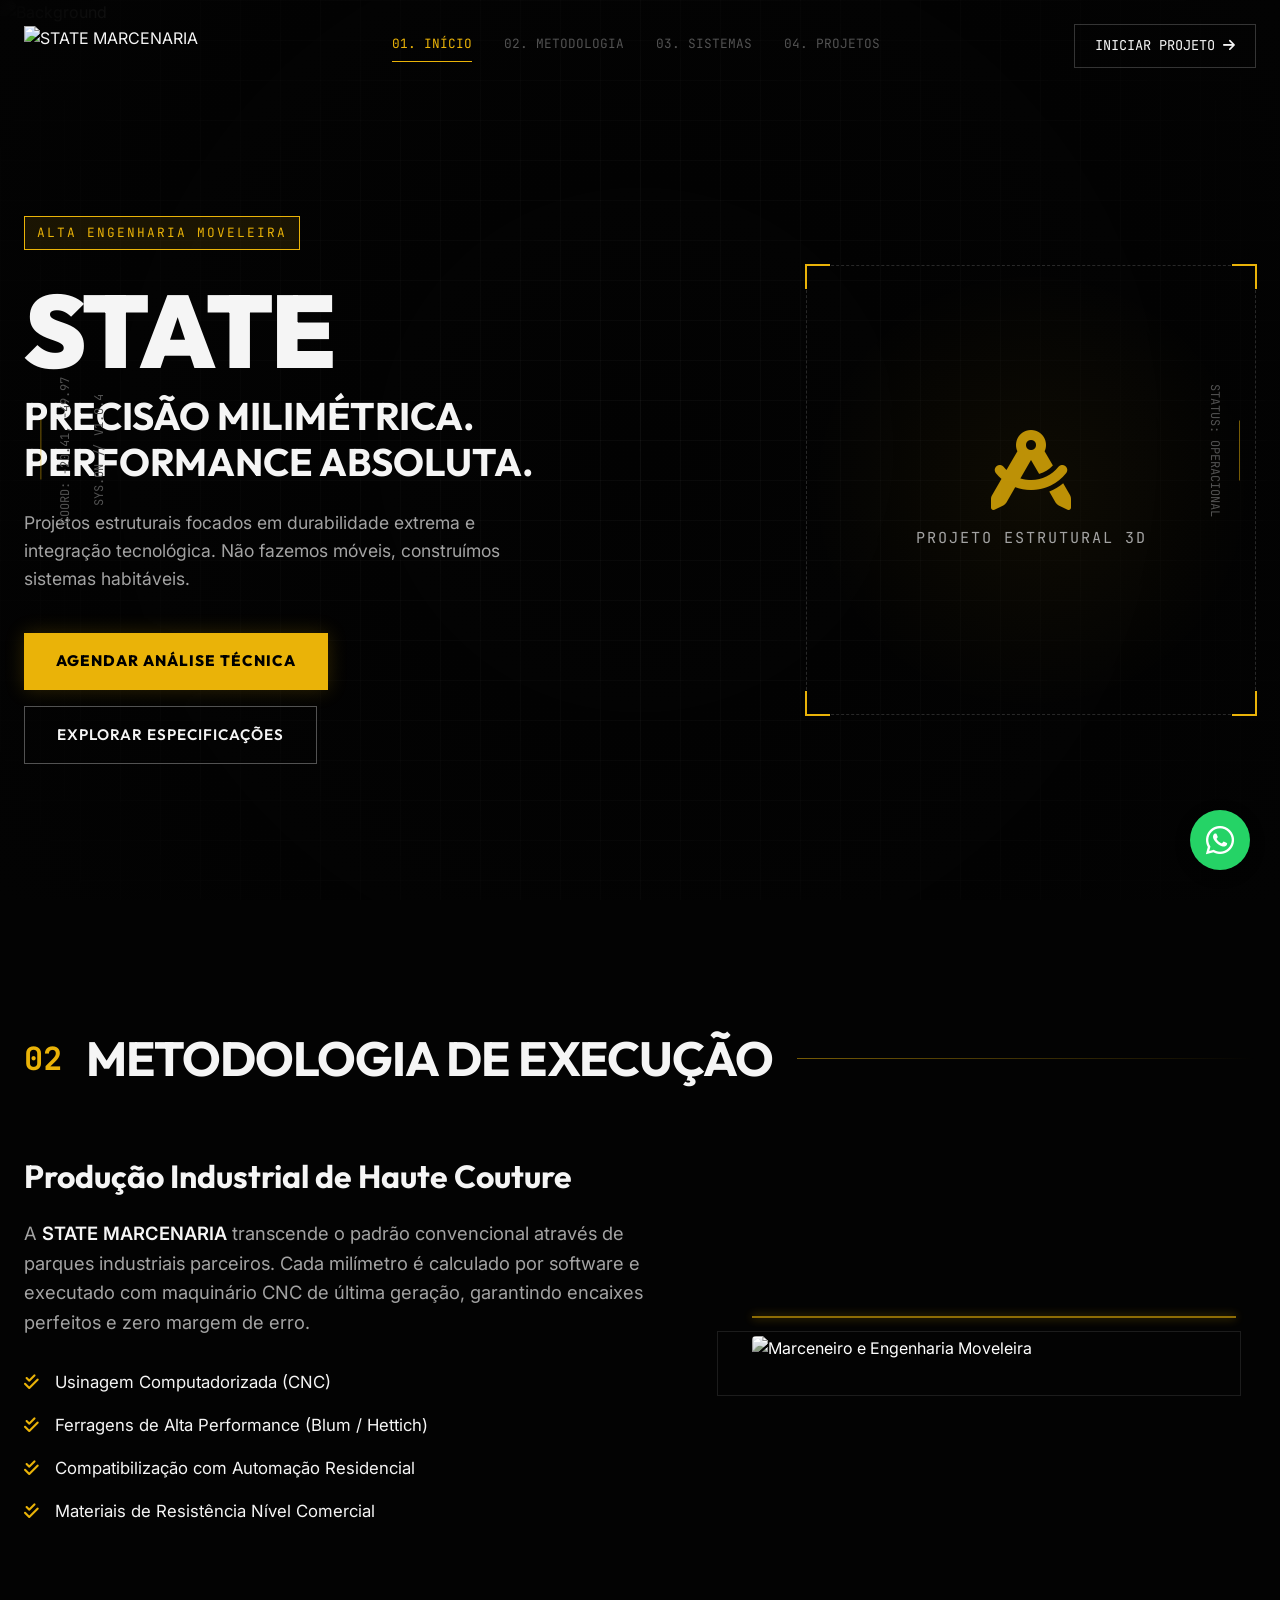
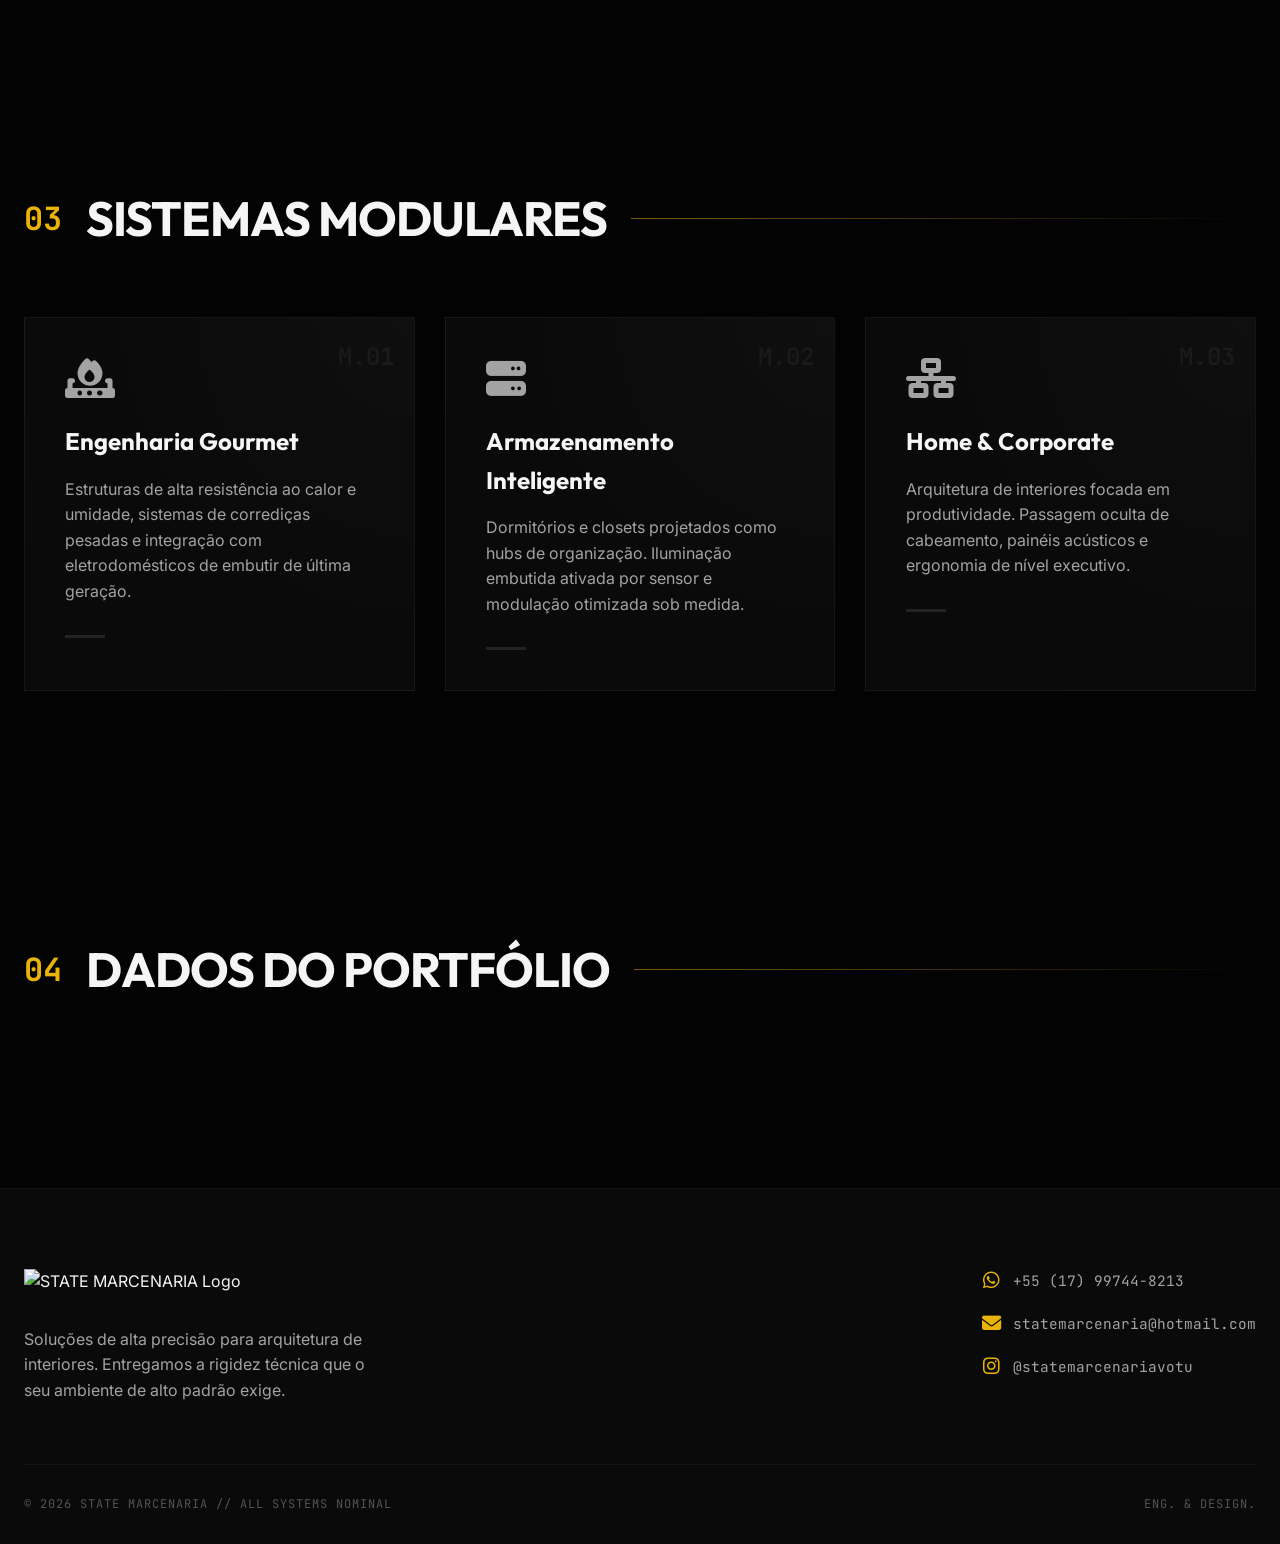
==== index.html @ 3a4172fe "fix: restore original logo and apply cinematic title" ====
<!DOCTYPE html>
<html lang="pt-BR">
<head>
    <meta charset="UTF-8">
    <meta name="viewport" content="width=device-width, initial-scale=1.0">
    <title>State Marcenaria | Alta Engenharia Moveleira</title>
    <!-- Google Fonts: Inter, Outfit, JetBrains Mono -->
    <link rel="preconnect" href="https://fonts.googleapis.com">
    <link rel="preconnect" href="https://fonts.gstatic.com" crossorigin>
    <link href="https://fonts.googleapis.com/css2?family=Inter:wght@300;400;500;600&family=Outfit:wght@300;400;500;600;700;800;900&family=JetBrains+Mono:wght@400;700&display=swap" rel="stylesheet">
    <link rel="stylesheet" href="style.css">
    <!-- FontAwesome for icons -->
    <link rel="stylesheet" href="https://cdnjs.cloudflare.com/ajax/libs/font-awesome/6.4.0/css/all.min.css">
</head>
<body class="theme-dark">
    <!-- Technical Overlays -->
    <div class="tech-grid-overlay"></div>
    <div class="tech-lines-overlay"></div>

    <!-- Navbar -->
    <nav class="navbar-modern" id="navbar">
        <div class="container nav-content">
            <a href="#" class="nav-brand">
                <img src="imgs/logo-state.png" alt="STATE MARCENARIA" class="nav-logo">
            </a>
            <div class="menu-toggle" id="mobile-menu">
                <span class="bar"></span>
                <span class="bar"></span>
                <span class="bar"></span>
            </div>
            <div class="nav-links">
                <a href="#hero" class="n-link active">01. INÍCIO</a>
                <a href="#methodology" class="n-link">02. METODOLOGIA</a>
                <a href="#systems" class="n-link">03. SISTEMAS</a>
                <a href="#projects" class="n-link">04. PROJETOS</a>
            </div>
            <div class="nav-action nav-action-desktop">
                <a href="#" id="consultation-btn" class="btn-tech">INICIAR PROJETO <i class="fa-solid fa-arrow-right"></i></a>
            </div>
        </div>
    </nav>

    <main>
        <!-- Cinematic Hero -->
        <section id="hero" class="hero-cinematic">
            <div class="hero-bg-media">
               <img src="imgs/background.jpg" alt="Background" class="hero-img">
               <div class="hero-vignette"></div>
            </div>
            
            <div class="hero-data left-data">
                <span class="data-text">SYS.ON // V1.0.4</span>
                <span class="data-text">COORD: -20.41, -49.97</span>
                <div class="data-line"></div>
            </div>
            <div class="hero-data right-data">
                <span class="data-text">STATUS: OPERACIONAL</span>
                <div class="data-line"></div>
            </div>

            <div class="container hero-content-wrapper">
                <div class="hero-typography reveal-up">
                    <div class="tech-badge">ALTA ENGENHARIA MOVELEIRA</div>
                    <h1 class="cinematic-title">STATE</h1>
                    <h2 class="sub-title">PRECISÃO MILIMÉTRICA.<br>PERFORMANCE ABSOLUTA.</h2>
                    <p class="hero-desc">Projetos estruturais focados em durabilidade extrema e integração tecnológica. Não fazemos móveis, construímos sistemas habitáveis.</p>
                    
                    <div class="hero-actions">
                        <a href="https://wa.me/5517997448213" target="_blank" class="btn-solid-yellow">
                            AGENDAR ANÁLISE TÉCNICA
                        </a>
                        <a href="#methodology" class="btn-outline-tech">
                            EXPLORAR ESPECIFICAÇÕES
                        </a>
                    </div>
                </div>
                
                <div class="hero-technical-drawing reveal-right">
                    <div class="cad-box">
                        <div class="cad-corner tl"></div>
                        <div class="cad-corner tr"></div>
                        <div class="cad-corner bl"></div>
                        <div class="cad-corner br"></div>
                        <div class="cad-center">
                            <i class="fa-solid fa-compass-drafting cad-icon"></i>
                            <span class="cad-label">PROJETO ESTRUTURAL 3D</span>
                        </div>
                    </div>
                </div>
            </div>
        </section>

        <!-- Methodology Section (Quem Somos replaced) -->
        <section id="methodology" class="section-methodology">
            <div class="container">
                <div class="section-header reveal-up">
                    <span class="tech-number">02</span>
                    <h2 class="section-title">METODOLOGIA DE EXECUÇÃO</h2>
                    <div class="header-line"></div>
                </div>

                <div class="methodology-grid">
                    <div class="method-content reveal-left">
                        <h3 class="method-heading">Produção Industrial de Haute Couture</h3>
                        <p class="method-text">A <strong>STATE MARCENARIA</strong> transcende o padrão convencional através de parques industriais parceiros. Cada milímetro é calculado por software e executado com maquinário CNC de última geração, garantindo encaixes perfeitos e zero margem de erro.</p>
                        
                        <ul class="tech-list">
                            <li><i class="fa-solid fa-check-double"></i> <span>Usinagem Computadorizada (CNC)</span></li>
                            <li><i class="fa-solid fa-check-double"></i> <span>Ferragens de Alta Performance (Blum / Hettich)</span></li>
                            <li><i class="fa-solid fa-check-double"></i> <span>Compatibilização com Automação Residencial</span></li>
                            <li><i class="fa-solid fa-check-double"></i> <span>Materiais de Resistência Nível Comercial</span></li>
                        </ul>
                    </div>
                    <div class="method-visual reveal-right">
                        <div class="image-wrapper">
                            <img src="imgs/marceneiro.jpg" alt="Marceneiro e Engenharia Moveleira">
                            <div class="tech-borders"></div>
                            <div class="scanning-line"></div>
                        </div>
                    </div>
                </div>
            </div>
        </section>

        <!-- Systems Section (Especialidades replaced) -->
        <section id="systems" class="section-systems">
            <div class="container">
                <div class="section-header reveal-up">
                    <span class="tech-number">03</span>
                    <h2 class="section-title">SISTEMAS MODULARES</h2>
                    <div class="header-line"></div>
                </div>

                <div class="systems-cards">
                    <div class="sys-card reveal-up">
                        <div class="sys-id">M.01</div>
                        <i class="fa-solid fa-fire-burner sys-icon"></i>
                        <h3>Engenharia Gourmet</h3>
                        <p>Estruturas de alta resistência ao calor e umidade, sistemas de corrediças pesadas e integração com eletrodomésticos de embutir de última geração.</p>
                        <div class="sys-bar"></div>
                    </div>
                    
                    <div class="sys-card reveal-up" style="transition-delay: 0.1s;">
                        <div class="sys-id">M.02</div>
                        <i class="fa-solid fa-server sys-icon"></i>
                        <h3>Armazenamento Inteligente</h3>
                        <p>Dormitórios e closets projetados como hubs de organização. Iluminação embutida ativada por sensor e modulação otimizada sob medida.</p>
                        <div class="sys-bar"></div>
                    </div>

                    <div class="sys-card reveal-up" style="transition-delay: 0.2s;">
                        <div class="sys-id">M.03</div>
                        <i class="fa-solid fa-network-wired sys-icon"></i>
                        <h3>Home & Corporate</h3>
                        <p>Arquitetura de interiores focada em produtividade. Passagem oculta de cabeamento, painéis acústicos e ergonomia de nível executivo.</p>
                        <div class="sys-bar"></div>
                    </div>
                </div>
            </div>
        </section>

        <!-- Projects Section (Galeria replaced) -->
        <section id="projects" class="section-projects">
            <div class="container">
                <div class="section-header reveal-up">
                    <span class="tech-number">04</span>
                    <h2 class="section-title">DADOS DO PORTFÓLIO</h2>
                    <div class="header-line"></div>
                </div>

                <div class="projects-grid" id="portfolio-grid">
                    <!-- Javascript will load the masonry grid elements here -->
                </div>
            </div>
        </section>
    </main>

    <!-- Footer -->
    <footer class="tech-footer">
        <div class="container">
            <div class="footer-top">
                <div class="brand-mark">
                    <img src="imgs/logo-state.png" alt="STATE MARCENARIA Logo" class="footer-logo">
                    <p class="footer-desc">Soluções de alta precisão para arquitetura de interiores. Entregamos a rigidez técnica que o seu ambiente de alto padrão exige.</p>
                </div>
                <div class="footer-contact">
                    <a href="https://wa.me/5517997448213" target="_blank" class="contact-link"><i class="fa-brands fa-whatsapp"></i> +55 (17) 99744-8213</a>
                    <a href="mailto:statemarcenaria@hotmail.com" class="contact-link"><i class="fa-solid fa-envelope"></i> statemarcenaria@hotmail.com</a>
                    <a href="https://www.instagram.com/statemarcenariavotu/" target="_blank" class="contact-link"><i class="fa-brands fa-instagram"></i> @statemarcenariavotu</a>
                </div>
            </div>
            <div class="footer-bottom">
                <span>&copy; 2026 STATE MARCENARIA // ALL SYSTEMS NOMINAL</span>
                <span>ENG. & DESIGN.</span>
            </div>
        </div>
    </footer>

    <!-- Consultation Modal -->
    <div id="tech-modal" class="tech-modal-overlay">
        <div class="tech-modal-box">
            <button class="close-modal"><i class="fa-solid fa-xmark"></i></button>
            <div class="modal-header">
                <h3>INICIAR PROTOCOLO</h3>
                <p>Insira a identificação do contratante para agendar a análise estrutural da STATE.</p>
            </div>
            <form id="consultation-form">
                <div class="input-group">
                    <label>IDENTIFICAÇÃO (NOME)</label>
                    <input type="text" id="client-name" required placeholder="Seu nome completo">
                </div>
                <button type="submit" class="btn-solid-yellow w-100">CONECTAR AO WHATSAPP <i class="fa-brands fa-whatsapp"></i></button>
            </form>
        </div>
    </div>

    <!-- Gallery Lightbox -->
    <div id="gallery-lightbox" class="lightbox-modal">
        <span class="close-lightbox">&times;</span>
        <div class="lightbox-content-wrapper">
            <img class="lightbox-img" id="lightbox-img" src="" alt="Projeto">
            <div id="lightbox-caption" class="lightbox-caption"></div>
        </div>
    </div>

    <!-- Floating WhatsApp CTA -->
    <a href="https://wa.me/5517997448213" target="_blank" class="floating-whatsapp" aria-label="Fale conosco no WhatsApp">
        <i class="fa-brands fa-whatsapp"></i>
    </a>

    <!-- Scripts -->
    <script src="script.js"></script>
</body>
</html>
---- style.css ----
@import url('https://fonts.googleapis.com/css2?family=Inter:wght@300;400;500;600&family=Outfit:wght@300;400;500;600;700;800;900&family=JetBrains+Mono:wght@400;700&display=swap');

:root {
    --bg-base: #030303;
    --bg-surface: #0a0a0a;
    --bg-surface-light: #121212;
    
    --brand-yellow: #EAB308;
    --brand-yellow-glow: rgba(234, 179, 8, 0.4);
    --brand-yellow-dark: #A16207;
    
    --text-primary: #f5f5f5;
    --text-secondary: #a3a3a3;
    --text-muted: #525252;
    --text-dark: #000000;
    
    --tech-grid: rgba(255, 255, 255, 0.03);
    
    --font-head: 'Outfit', sans-serif;
    --font-body: 'Inter', sans-serif;
    --font-mono: 'JetBrains Mono', 'Courier New', monospace;
    
    --transition-smooth: all 0.4s cubic-bezier(0.16, 1, 0.3, 1);
}

* {
    margin: 0;
    padding: 0;
    box-sizing: border-box;
}

html {
    scroll-behavior: smooth;
    font-size: 16px;
}

body {
    background-color: var(--bg-base);
    color: var(--text-primary);
    font-family: var(--font-body);
    line-height: 1.6;
    overflow-x: hidden;
    position: relative;
}

/* Technical Overlays */
.tech-grid-overlay {
    position: fixed;
    top: 0;
    left: 0;
    width: 100vw;
    height: 100vh;
    background-image: 
        linear-gradient(var(--tech-grid) 1px, transparent 1px),
        linear-gradient(90deg, var(--tech-grid) 1px, transparent 1px);
    background-size: 40px 40px;
    z-index: -2;
    pointer-events: none;
}

.tech-lines-overlay {
    position: fixed;
    top: 0;
    left: 5%;
    width: 90%;
    height: 100vh;
    border-left: 1px solid rgba(255,255,255,0.02);
    border-right: 1px solid rgba(255,255,255,0.02);
    z-index: -1;
    pointer-events: none;
}

.tech-lines-overlay::after {
    content: '';
    position: absolute;
    left: 50%;
    top: 0;
    bottom: 0;
    width: 1px;
    background: rgba(255,255,255,0.02);
}

/* Utilities */
.container {
    width: 100%;
    max-width: 1300px;
    margin: 0 auto;
    padding: 0 24px;
}

h1, h2, h3, h4 {
    font-family: var(--font-head);
    font-weight: 700;
}

a {
    text-decoration: none;
    color: inherit;
    transition: var(--transition-smooth);
}

/* Base Form elements reset */
input, button, textarea {
    font-family: inherit;
    border: none;
    outline: none;
    background: none;
}

/* Floating WhatsApp */
.floating-whatsapp {
    position: fixed;
    bottom: 30px;
    right: 30px;
    width: 60px;
    height: 60px;
    background: #25D366; /* WhatsApp brand color */
    color: white;
    border-radius: 50%;
    display: flex;
    align-items: center;
    justify-content: center;
    font-size: 32px;
    text-decoration: none;
    box-shadow: 0 4px 15px rgba(0,0,0,0.3);
    z-index: 1000;
    transition: transform 0.3s ease;
}

.floating-whatsapp:hover {
    transform: scale(1.1);
}

/* Buttons */
.btn-tech {
    display: inline-flex;
    align-items: center;
    gap: 8px;
    background: transparent;
    color: var(--text-primary);
    border: 1px solid rgba(255,255,255,0.2);
    padding: 10px 20px;
    font-family: var(--font-mono);
    font-size: 0.85rem;
    text-transform: uppercase;
    transition: var(--transition-smooth);
    position: relative;
    overflow: hidden;
    cursor: pointer;
}

.btn-tech::before {
    content: '';
    position: absolute;
    left: 0;
    bottom: 0;
    width: 100%;
    height: 2px;
    background: var(--brand-yellow);
    transform: scaleX(0);
    transform-origin: right;
    transition: transform 0.4s ease;
}

.btn-tech:hover {
    border-color: rgba(255,255,255,0.5);
    background: rgba(255,255,255,0.05);
}

.btn-tech:hover::before {
    transform: scaleX(1);
    transform-origin: left;
}

.btn-solid-yellow {
    display: inline-block;
    background-color: var(--brand-yellow);
    color: var(--text-dark);
    font-family: var(--font-head);
    font-weight: 800;
    font-size: 0.95rem;
    padding: 16px 32px;
    text-transform: uppercase;
    letter-spacing: 1px;
    transition: var(--transition-smooth);
    border: none;
    cursor: pointer;
    box-shadow: 0 0 20px rgba(234, 179, 8, 0.2);
    text-align: center;
}

.btn-solid-yellow:hover {
    background-color: #FDE047;
    box-shadow: 0 0 30px rgba(234, 179, 8, 0.4);
    transform: translateY(-2px);
}

.btn-outline-tech {
    display: inline-block;
    background-color: transparent;
    color: var(--text-primary);
    border: 1px solid var(--text-muted);
    font-family: var(--font-head);
    font-weight: 600;
    font-size: 0.95rem;
    padding: 16px 32px;
    text-transform: uppercase;
    letter-spacing: 1px;
    transition: var(--transition-smooth);
    text-align: center;
    cursor: pointer;
}

.btn-outline-tech:hover {
    border-color: var(--brand-yellow);
    background: rgba(234, 179, 8, 0.05);
}

.w-100 {
    width: 100%;
}

/* Navbar */
.navbar-modern {
    position: fixed;
    top: 0;
    left: 0;
    width: 100%;
    z-index: 100;
    padding: 24px 0;
    transition: var(--transition-smooth);
    border-bottom: 1px solid transparent;
}

.navbar-modern.scrolled {
    background: rgba(3, 3, 3, 0.85);
    backdrop-filter: blur(12px);
    -webkit-backdrop-filter: blur(12px);
    border-bottom: 1px solid rgba(255, 255, 255, 0.05);
    padding: 16px 0;
}

.nav-content {
    display: flex;
    justify-content: space-between;
    align-items: center;
}

.nav-brand {
    display: flex;
    align-items: center;
}

.nav-logo {
    height: 40px;
    width: auto;
}

.nav-links {
    display: flex;
    gap: 32px;
}

.n-link {
    font-family: var(--font-mono);
    font-size: 0.8rem;
    color: var(--text-muted);
    position: relative;
    padding-bottom: 4px;
}

.n-link::after {
    content: '';
    position: absolute;
    bottom: -4px;
    left: 0;
    width: 0;
    height: 1px;
    background: var(--brand-yellow);
    transition: var(--transition-smooth);
}

.n-link.active, .n-link:hover {
    color: var(--brand-yellow);
}

.n-link.active::after, .n-link:hover::after {
    width: 100%;
}

.menu-toggle {
    display: none;
    cursor: pointer;
    flex-direction: column;
    gap: 5px;
}

.menu-toggle .bar {
    width: 25px;
    height: 2px;
    background-color: var(--text-primary);
    transition: var(--transition-smooth);
}

/* Hero Section */
.hero-cinematic {
    position: relative;
    min-height: 100vh;
    display: flex;
    align-items: center;
    overflow: hidden;
    padding-top: 80px;
}

.hero-bg-media {
    position: absolute;
    top: 0;
    left: 0;
    width: 100%;
    height: 100%;
    z-index: -1;
}

.hero-img {
    width: 100%;
    height: 100%;
    object-fit: cover;
    filter: grayscale(80%) contrast(1.2) brightness(0.4);
}

.hero-vignette {
    position: absolute;
    top: 0;
    left: 0;
    width: 100%;
    height: 100%;
    background: radial-gradient(circle at center, transparent 0%, var(--bg-base) 100%);
}

.hero-data {
    position: absolute;
    top: 50%;
    transform: translateY(-50%);
    display: flex;
    align-items: center;
    gap: 15px;
    font-family: var(--font-mono);
    font-size: 0.75rem;
    color: var(--text-muted);
    z-index: 10;
}

.left-data {
    left: 40px;
    flex-direction: column;
    writing-mode: vertical-lr;
    transform: translateY(-50%) rotate(180deg);
}

.right-data {
    right: 40px;
    flex-direction: column;
    writing-mode: vertical-lr;
}

.data-line {
    width: 1px;
    height: 60px;
    background-color: var(--brand-yellow);
    opacity: 0.5;
}

.hero-content-wrapper {
    display: grid;
    grid-template-columns: 1fr 1fr;
    gap: 60px;
    align-items: center;
    position: relative;
    z-index: 5;
    width: 100%;
}

.hero-typography {
    display: flex;
    flex-direction: column;
    align-items: flex-start;
}

.tech-badge {
    display: inline-block;
    font-family: var(--font-mono);
    font-size: 0.8rem;
    color: var(--brand-yellow);
    border: 1px solid var(--brand-yellow);
    background: rgba(234, 179, 8, 0.1);
    padding: 6px 12px;
    margin-bottom: 30px;
    letter-spacing: 2px;
}

.cinematic-title {
    font-size: clamp(4rem, 8vw, 7rem);
    font-weight: 900;
    line-height: 1;
    margin-bottom: 10px;
    letter-spacing: -2px;
    color: var(--text-primary);
    transition: var(--transition-smooth);
}

.cinematic-title:hover {
    color: var(--brand-yellow);
    text-shadow: 0 0 30px rgba(234, 179, 8, 0.4);
}

.sub-title {
    font-size: clamp(1.5rem, 3vw, 2.5rem);
    color: var(--text-primary);
    margin-bottom: 24px;
    line-height: 1.2;
}

.hero-desc {
    font-size: 1.1rem;
    color: var(--text-secondary);
    max-width: 500px;
    margin-bottom: 40px;
}

.hero-actions {
    display: flex;
    gap: 16px;
    flex-wrap: wrap;
}

/* Technical CAD Box */
.hero-technical-drawing {
    display: flex;
    justify-content: flex-end;
}

.cad-box {
    position: relative;
    width: 100%;
    max-width: 450px;
    aspect-ratio: 1;
    border: 1px dashed rgba(255,255,255,0.15);
    display: flex;
    align-items: center;
    justify-content: center;
    background: radial-gradient(circle, rgba(234, 179, 8, 0.05) 0%, transparent 70%);
}

.cad-corner {
    position: absolute;
    width: 25px;
    height: 25px;
    border: 2px solid var(--brand-yellow);
}
.cad-corner.tl { top: -2px; left: -2px; border-right: none; border-bottom: none; }
.cad-corner.tr { top: -2px; right: -2px; border-left: none; border-bottom: none; }
.cad-corner.bl { bottom: -2px; left: -2px; border-right: none; border-top: none; }
.cad-corner.br { bottom: -2px; right: -2px; border-left: none; border-top: none; }

.cad-center {
    display: flex;
    flex-direction: column;
    align-items: center;
    gap: 16px;
    text-align: center;
    padding: 20px;
}

.cad-icon {
    font-size: 5rem;
    color: var(--brand-yellow);
    opacity: 0.8;
}

.cad-label {
    font-family: var(--font-mono);
    font-size: 0.95rem;
    color: var(--text-secondary);
    letter-spacing: 2px;
}

/* Sections General */
.section-methodology, .section-systems, .section-projects {
    padding: 120px 0;
    position: relative;
    z-index: 5;
}

/* Section Header */
.section-header {
    display: flex;
    align-items: center;
    gap: 24px;
    margin-bottom: 60px;
}

.tech-number {
    font-family: var(--font-mono);
    font-size: 2rem;
    color: var(--brand-yellow);
    font-weight: 700;
}

.section-title {
    font-size: clamp(2rem, 4vw, 3rem);
    letter-spacing: -1px;
    color: var(--text-primary);
}

.header-line {
    flex-grow: 1;
    height: 1px;
    background: linear-gradient(90deg, rgba(234, 179, 8, 0.5), transparent);
}

/* Methodology Grid */
.methodology-grid {
    display: grid;
    grid-template-columns: 1.2fr 1fr;
    gap: 80px;
    align-items: center;
}

.method-heading {
    font-size: 2rem;
    margin-bottom: 24px;
    color: var(--text-primary);
    line-height: 1.2;
}

.method-text {
    font-size: 1.15rem;
    color: var(--text-secondary);
    margin-bottom: 32px;
}

.method-text strong {
    color: var(--text-primary);
    font-weight: 600;
}

.tech-list {
    list-style: none;
}

.tech-list li {
    display: flex;
    align-items: center;
    gap: 16px;
    margin-bottom: 16px;
    font-family: var(--font-body);
    font-size: 1.05rem;
    color: var(--text-primary);
}

.tech-list li i {
    color: var(--brand-yellow);
}

.image-wrapper {
    position: relative;
    padding: 20px;
}

.image-wrapper img {
    width: 100%;
    border-radius: 4px;
    filter: grayscale(80%) contrast(1.1);
    position: relative;
    z-index: 2;
    transition: var(--transition-smooth);
}

.image-wrapper:hover img {
    filter: grayscale(20%) contrast(1.1);
}

.tech-borders {
    position: absolute;
    top: 0;
    left: 0;
    width: 100%;
    height: 100%;
    border: 1px solid rgba(255,255,255,0.1);
    z-index: 1;
    transform: translate(-15px, 15px);
}

.scanning-line {
    position: absolute;
    top: 0;
    left: 20px;
    width: calc(100% - 40px);
    height: 2px;
    background: var(--brand-yellow);
    box-shadow: 0 0 10px var(--brand-yellow);
    z-index: 3;
    animation: scan 4s ease-in-out infinite alternate;
    opacity: 0.6;
}

@keyframes scan {
    0% { top: 20px; }
    100% { top: calc(100% - 20px); }
}

/* Systems Cards */
.systems-cards {
    display: grid;
    grid-template-columns: repeat(auto-fit, minmax(320px, 1fr));
    gap: 30px;
}

.sys-card {
    background: var(--bg-surface);
    border: 1px solid rgba(255,255,255,0.05);
    padding: 40px;
    position: relative;
    transition: var(--transition-smooth);
    background-image: radial-gradient(circle at top right, rgba(255,255,255,0.02) 0%, transparent 60%);
}

.sys-card:hover {
    border-color: rgba(234, 179, 8, 0.4);
    transform: translateY(-5px);
    background-color: var(--bg-surface-light);
    box-shadow: 0 15px 30px rgba(0,0,0,0.5);
}

.sys-id {
    position: absolute;
    top: 20px;
    right: 20px;
    font-family: var(--font-mono);
    color: rgba(255,255,255,0.05);
    font-size: 1.5rem;
    font-weight: 700;
}

.sys-icon {
    font-size: 2.5rem;
    color: var(--text-secondary);
    margin-bottom: 24px;
    transition: var(--transition-smooth);
}

.sys-card:hover .sys-icon {
    color: var(--brand-yellow);
}

.sys-card h3 {
    font-size: 1.5rem;
    margin-bottom: 16px;
    color: var(--text-primary);
}

.sys-card p {
    color: var(--text-secondary);
    font-size: 1rem;
    margin-bottom: 30px;
    line-height: 1.6;
}

.sys-bar {
    width: 40px;
    height: 3px;
    background: rgba(255,255,255,0.1);
    transition: var(--transition-smooth);
}

.sys-card:hover .sys-bar {
    width: 100%;
    background: var(--brand-yellow);
}

/* Projects Grid */
.projects-grid {
    display: grid;
    grid-template-columns: repeat(auto-fill, minmax(300px, 1fr));
    grid-auto-rows: 280px;
    grid-auto-flow: dense;
    gap: 20px;
}

.gallery-item {
    position: relative;
    overflow: hidden;
    cursor: pointer;
    background: var(--bg-surface);
    border: 1px solid rgba(255,255,255,0.05);
    border-radius: 4px;
}

.gallery-item img {
    width: 100%;
    height: 100%;
    object-fit: cover;
    filter: grayscale(60%) contrast(1.1);
    transition: var(--transition-smooth);
}

.gallery-item:hover img {
    filter: grayscale(0%) contrast(1.1);
    transform: scale(1.05);
}

.gallery-overlay {
    position: absolute;
    bottom: -100%;
    left: 0;
    width: 100%;
    padding: 30px 24px;
    background: linear-gradient(to top, rgba(3, 3, 3, 0.95) 0%, rgba(3,3,3,0.7) 60%, transparent 100%);
    transition: var(--transition-smooth);
    pointer-events: none;
    display: flex;
    flex-direction: column;
    justify-content: flex-end;
}

.gallery-item:hover .gallery-overlay {
    bottom: 0;
}

.gallery-overlay h4 {
    font-size: 1.4rem;
    color: var(--brand-yellow);
    margin-bottom: 8px;
    text-shadow: 0 2px 4px rgba(0,0,0,0.8);
}

.gallery-overlay p {
    font-size: 0.85rem;
    color: var(--text-primary);
    font-family: var(--font-mono);
    opacity: 0.8;
}

/* Masonry Helpers */
.span-col-2 { grid-column: span 2; }
.span-row-2 { grid-row: span 2; }

/* Lightbox Modal */
.lightbox-modal {
    display: none;
    position: fixed;
    z-index: 2000;
    left: 0;
    top: 0;
    width: 100%;
    height: 100%;
    background-color: rgba(3, 3, 3, 0.98);
    backdrop-filter: blur(8px);
}
.lightbox-modal.show { 
    display: flex; 
    align-items: center; 
    justify-content: center; 
}

.lightbox-content-wrapper {
    position: relative;
    max-width: 90%;
    max-height: 90%;
    text-align: center;
}

.lightbox-img {
    max-width: 100%;
    max-height: 80vh;
    border: 1px solid rgba(255,255,255,0.1);
    border-radius: 4px;
}

.lightbox-caption {
    margin-top: 20px;
    text-align: left;
}

.lightbox-caption strong { 
    color: var(--brand-yellow); 
    font-size: 1.5rem;
    font-family: var(--font-head);
    display: block;
    margin-bottom: 5px;
}

.lightbox-caption small {
    color: var(--text-secondary);
    font-family: var(--font-mono);
    font-size: 0.9rem;
}

.close-lightbox {
    position: absolute;
    top: 30px;
    right: 40px;
    color: var(--text-secondary);
    font-size: 50px;
    font-weight: 300;
    cursor: pointer;
    transition: var(--transition-smooth);
    z-index: 2001;
    line-height: 1;
}
.close-lightbox:hover { color: var(--brand-yellow); }

/* Tech Consultation Modal */
.tech-modal-overlay {
    display: none;
    position: fixed;
    top: 0;
    left: 0;
    width: 100%;
    height: 100%;
    background: rgba(3, 3, 3, 0.9);
    backdrop-filter: blur(12px);
    z-index: 2500;
}
.tech-modal-overlay.show {
    display: flex;
    align-items: center;
    justify-content: center;
    animation: fadeIn 0.3s ease-out forwards;
}

@keyframes fadeIn {
    from { opacity: 0; }
    to { opacity: 1; }
}

.tech-modal-box {
    background: var(--bg-surface-light);
    border: 1px solid var(--brand-yellow);
    padding: 50px;
    width: 100%;
    max-width: 500px;
    position: relative;
    box-shadow: 0 0 40px rgba(234, 179, 8, 0.15);
}

.close-modal {
    position: absolute;
    top: 20px;
    right: 20px;
    color: var(--text-secondary);
    font-size: 1.5rem;
    cursor: pointer;
    transition: var(--transition-smooth);
}

.close-modal:hover { color: var(--brand-yellow); transform: scale(1.1); }

.modal-header h3 {
    font-family: var(--font-mono);
    color: var(--brand-yellow);
    margin-bottom: 12px;
    font-size: 1.3rem;
    letter-spacing: 1px;
}

.modal-header p {
    color: var(--text-secondary);
    font-size: 0.95rem;
    margin-bottom: 35px;
    line-height: 1.6;
}

.input-group {
    margin-bottom: 30px;
}

.input-group label {
    display: block;
    font-family: var(--font-mono);
    font-size: 0.8rem;
    color: var(--text-muted);
    margin-bottom: 10px;
    letter-spacing: 1px;
}

.input-group input {
    width: 100%;
    background: var(--bg-surface);
    border: 1px solid rgba(255,255,255,0.1);
    padding: 16px;
    color: var(--text-primary);
    font-family: var(--font-body);
    font-size: 1rem;
    transition: var(--transition-smooth);
}

.input-group input:focus {
    outline: none;
    border-color: var(--brand-yellow);
    box-shadow: inset 0 0 10px rgba(234, 179, 8, 0.05);
}

.input-group input::placeholder {
    color: rgba(255,255,255,0.2);
}

/* Footer */
.tech-footer {
    border-top: 1px solid rgba(255,255,255,0.05);
    padding: 80px 0 30px;
    background: var(--bg-surface);
    position: relative;
    z-index: 5;
}

.footer-top {
    display: flex;
    justify-content: space-between;
    flex-wrap: wrap;
    gap: 50px;
    margin-bottom: 60px;
}

.footer-logo {
    height: 40px;
    width: auto;
    margin-top: -10px;
    margin-bottom: 16px;
}

.brand-mark p {
    color: var(--text-secondary);
    max-width: 350px;
    margin-top: 16px;
    line-height: 1.6;
}

.footer-contact {
    display: flex;
    flex-direction: column;
    gap: 20px;
}

.contact-link {
    color: var(--text-secondary);
    font-family: var(--font-mono);
    font-size: 0.9rem;
    transition: var(--transition-smooth);
    display: flex;
    align-items: center;
}

.contact-link:hover {
    color: var(--brand-yellow);
    transform: translateX(5px);
}

.contact-link i {
    margin-right: 12px;
    color: var(--brand-yellow);
    font-size: 1.2rem;
    width: 20px;
    text-align: center;
}

.footer-bottom {
    display: flex;
    justify-content: space-between;
    padding-top: 30px;
    border-top: 1px solid rgba(255,255,255,0.05);
    font-family: var(--font-mono);
    font-size: 0.75rem;
    color: var(--text-muted);
    letter-spacing: 1px;
}

/* Scroll Animations */
.reveal-up {
    opacity: 0;
    transform: translateY(40px);
    transition: all 0.8s cubic-bezier(0.16, 1, 0.3, 1);
}

.reveal-left {
    opacity: 0;
    transform: translateX(-40px);
    transition: all 0.8s cubic-bezier(0.16, 1, 0.3, 1);
}

.reveal-right {
    opacity: 0;
    transform: translateX(40px);
    transition: all 0.8s cubic-bezier(0.16, 1, 0.3, 1);
}

.reveal-up.active, .reveal-left.active, .reveal-right.active {
    opacity: 1;
    transform: translate(0, 0);
}

/* Responsive Handling */
@media (max-width: 1024px) {
    .methodology-grid {
        grid-template-columns: 1fr;
        gap: 50px;
    }
    .hero-technical-drawing {
        display: none;
    }
    .hero-content-wrapper {
        grid-template-columns: 1fr;
    }
    .left-data, .right-data {
        display: none;
    }
}

@media (max-width: 768px) {
    .nav-links {
        display: none;
    }
    
    .nav-links.active {
        display: flex;
        flex-direction: column;
        position: absolute;
        top: 100%;
        left: 0;
        width: 100%;
        background: var(--bg-surface-light);
        padding: 20px;
        gap: 20px;
        border-bottom: 1px solid rgba(255,255,255,0.05);
    }
    
    .menu-toggle {
        display: flex;
    }
    
    .nav-action-desktop {
        display: none;
    }
    
    .section-title {
        font-size: 2rem;
    }
    
    .glitch-title {
        font-size: 3.5rem;
    }
    
    .span-col-2, .span-row-2 {
        grid-column: span 1;
        grid-row: span 1;
    }
    
    .footer-top {
        flex-direction: column;
        gap: 40px;
    }
    
    .footer-bottom {
        flex-direction: column;
        align-items: center;
        gap: 15px;
        text-align: center;
    }
    
    .hero-actions {
        flex-direction: column;
        width: 100%;
    }
    
    .btn-solid-yellow, .btn-outline-tech {
        width: 100%;
        text-align: center;
    }
}
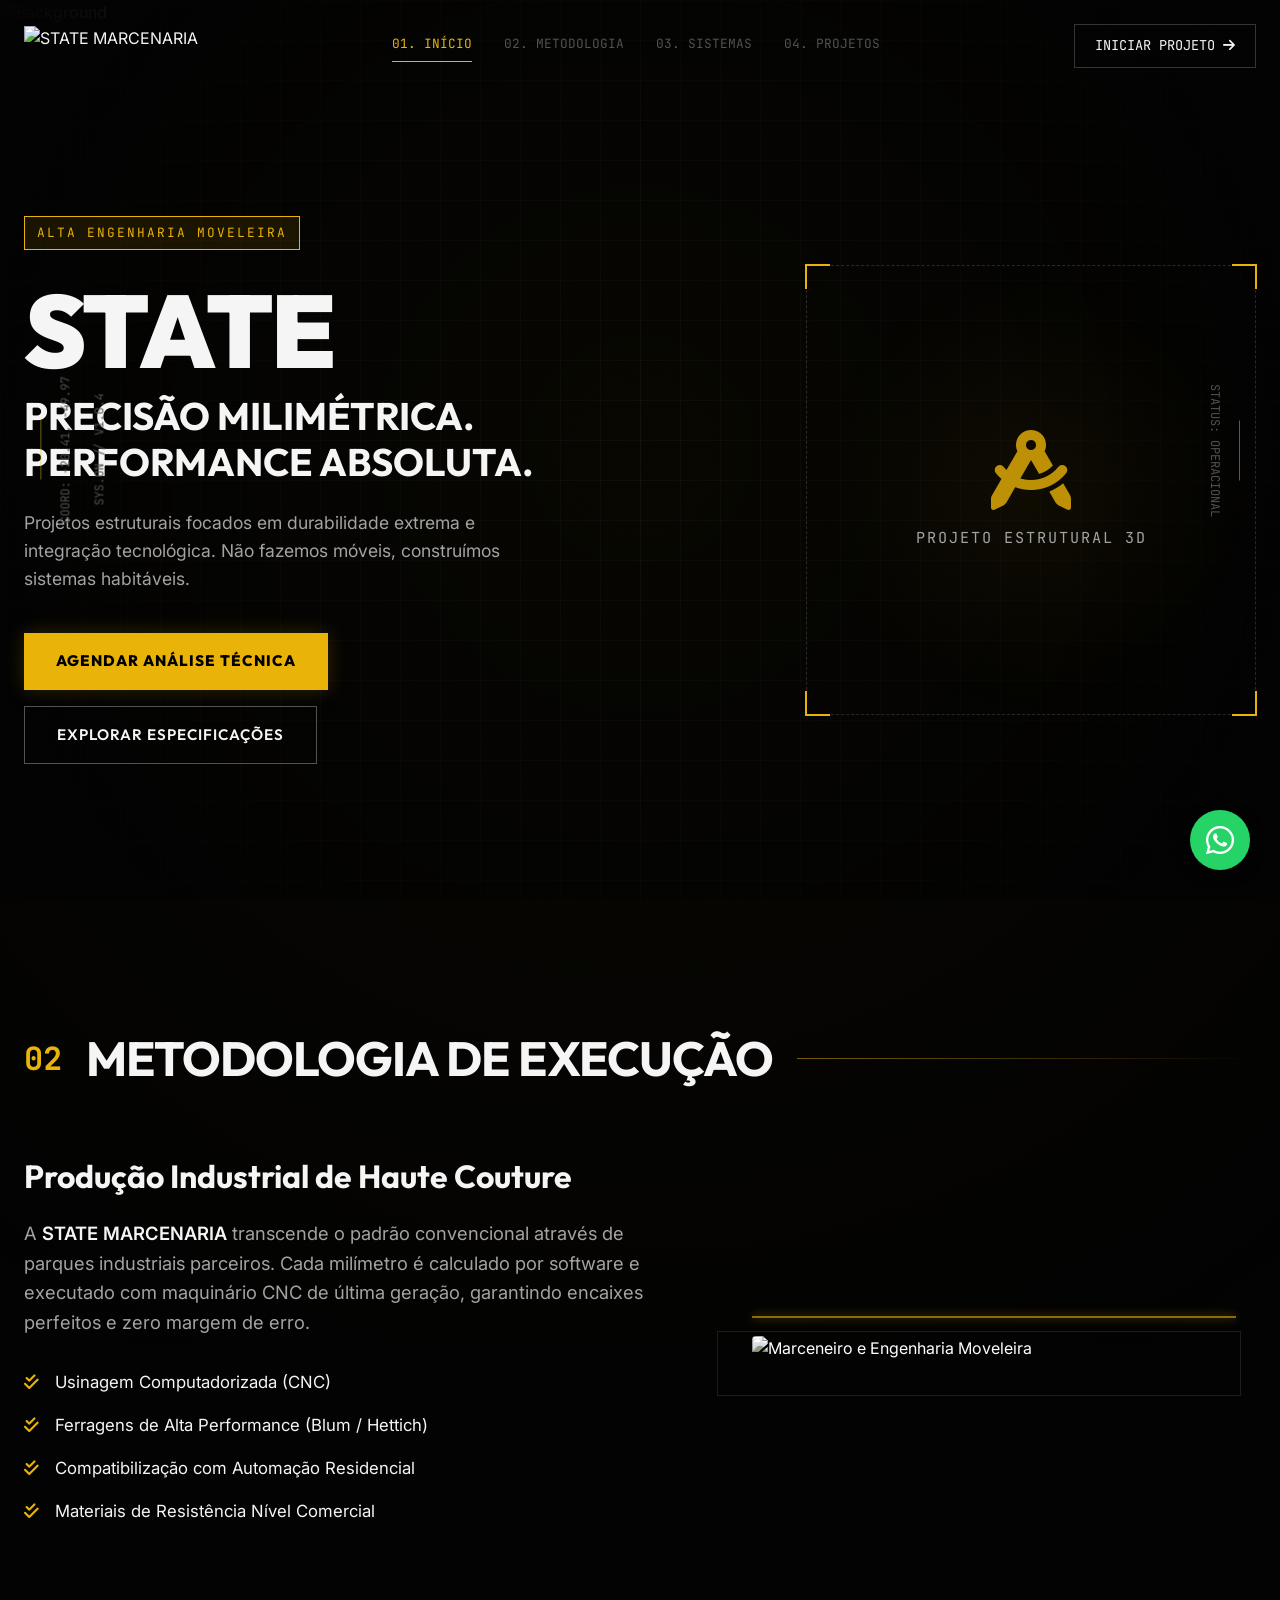
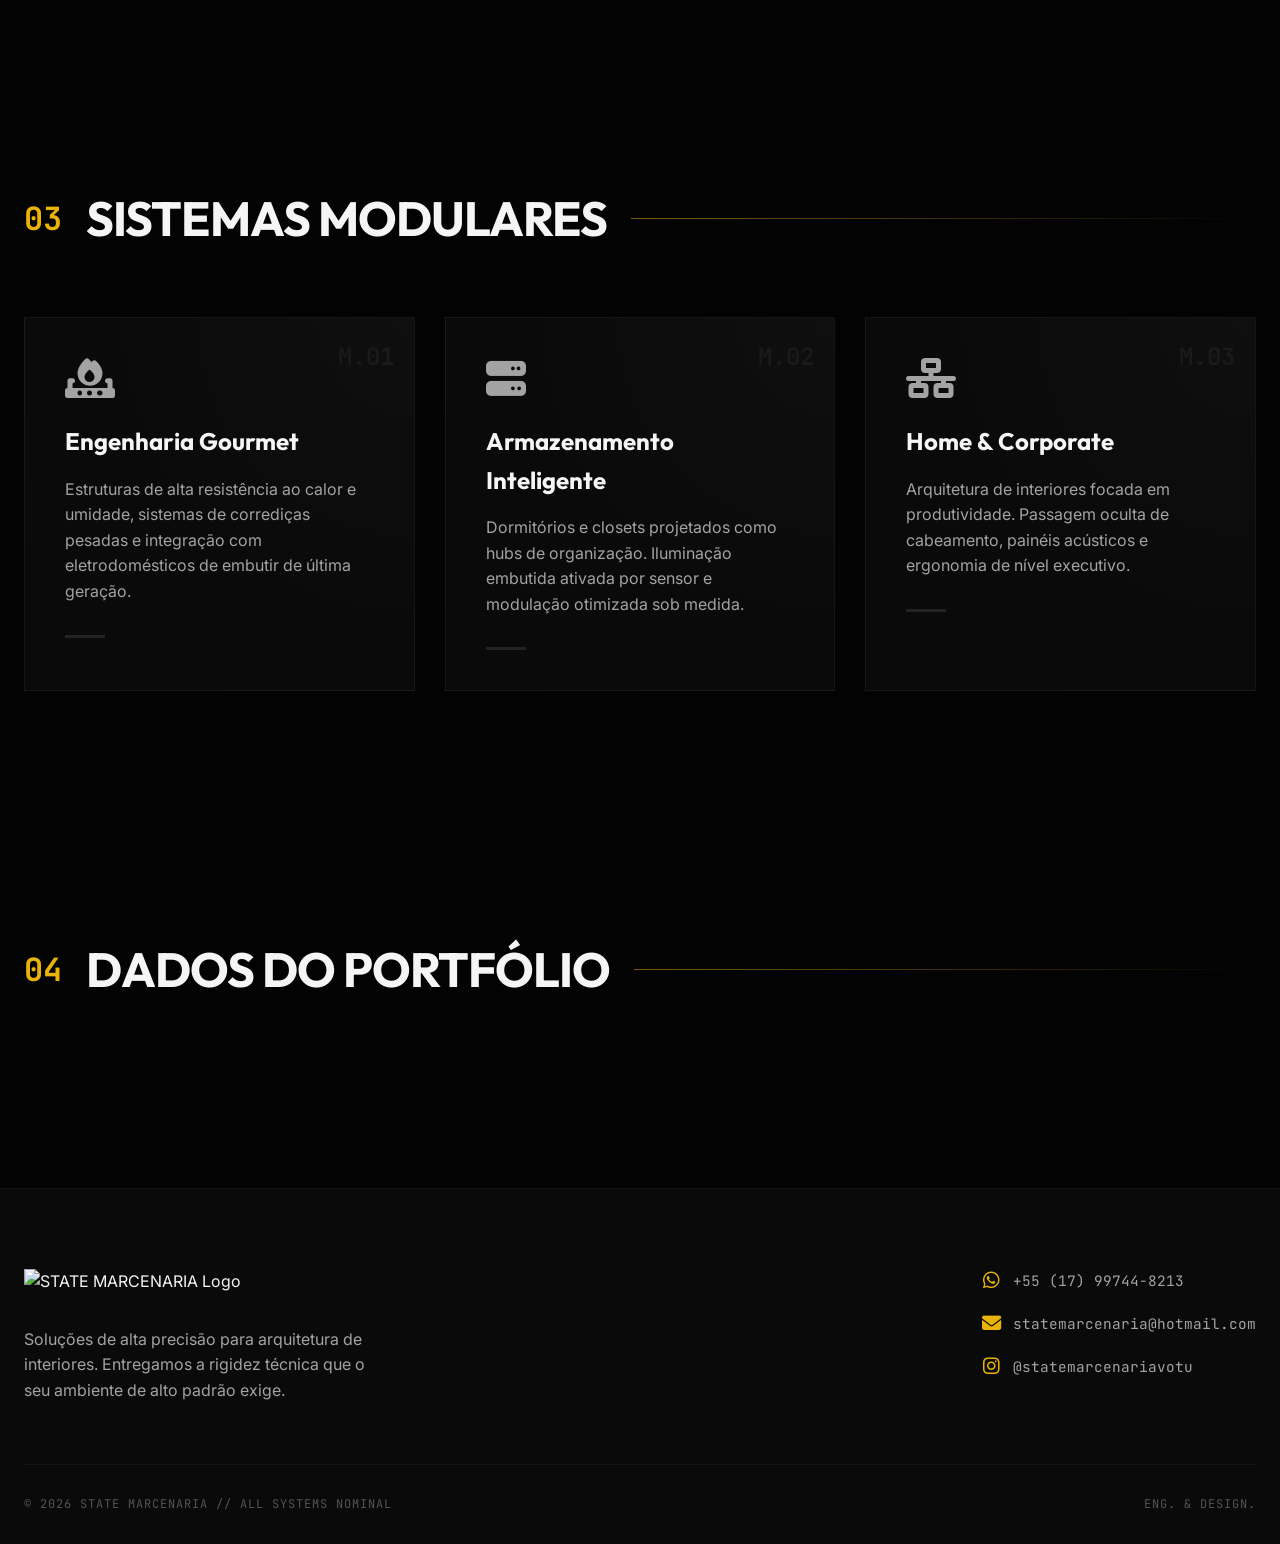
==== commit 5557b783: "feat: implement cinematic motion system and micro-interactions" ====
--- a/index.html
+++ b/index.html
@@ -59,7 +59,7 @@
             </div>
 
             <div class="container hero-content-wrapper">
-                <div class="hero-typography reveal-up">
+                <div class="hero-typography">
                     <div class="tech-badge">ALTA ENGENHARIA MOVELEIRA</div>
                     <h1 class="cinematic-title">STATE</h1>
                     <h2 class="sub-title">PRECISÃO MILIMÉTRICA.<br>PERFORMANCE ABSOLUTA.</h2>
@@ -75,7 +75,7 @@
                     </div>
                 </div>
                 
-                <div class="hero-technical-drawing reveal-right">
+                <div class="hero-technical-drawing">
                     <div class="cad-box">
                         <div class="cad-corner tl"></div>
                         <div class="cad-corner tr"></div>
--- a/style.css
+++ b/style.css
@@ -56,6 +56,30 @@
     background-size: 40px 40px;
     z-index: -2;
     pointer-events: none;
+    animation: grid-move 20s linear infinite;
+}
+
+@keyframes grid-move {
+    0% { background-position: 0 0; }
+    100% { background-position: 40px 40px; }
+}
+
+body::before {
+    content: '';
+    position: fixed;
+    top: -50%;
+    left: -50%;
+    width: 200vw;
+    height: 200vh;
+    background: radial-gradient(circle at 50% 50%, rgba(234, 179, 8, 0.03), transparent 70%);
+    z-index: -3;
+    animation: pulse-ambient 15s ease-in-out infinite alternate;
+    pointer-events: none;
+}
+
+@keyframes pulse-ambient {
+    0% { transform: scale(1) translate(0, 0); opacity: 0.5; }
+    100% { transform: scale(1.05) translate(2%, 2%); opacity: 1; }
 }
 
 .tech-lines-overlay {
@@ -165,6 +189,8 @@
 .btn-tech:hover {
     border-color: rgba(255,255,255,0.5);
     background: rgba(255,255,255,0.05);
+    transform: scale(1.03);
+    box-shadow: 0 0 20px rgba(234, 179, 8, 0.2);
 }
 
 .btn-tech:hover::before {
@@ -192,7 +218,7 @@
 .btn-solid-yellow:hover {
     background-color: #FDE047;
     box-shadow: 0 0 30px rgba(234, 179, 8, 0.4);
-    transform: translateY(-2px);
+    transform: scale(1.03);
 }
 
 .btn-outline-tech {
@@ -214,6 +240,8 @@
 .btn-outline-tech:hover {
     border-color: var(--brand-yellow);
     background: rgba(234, 179, 8, 0.05);
+    transform: scale(1.03);
+    box-shadow: 0 0 20px rgba(234, 179, 8, 0.2);
 }
 
 .w-100 {
@@ -319,6 +347,8 @@
     width: 100%;
     height: 100%;
     z-index: -1;
+    opacity: 0;
+    animation: cin-fade 1.5s cubic-bezier(0.16, 1, 0.3, 1) forwards;
 }
 
 .hero-img {
@@ -431,6 +461,25 @@
     display: flex;
     gap: 16px;
     flex-wrap: wrap;
+}
+
+/* Cinematic Hero Keyframes Setup */
+.hero-typography .tech-badge { opacity: 0; animation: cin-up 1s cubic-bezier(0.16, 1, 0.3, 1) forwards 0.2s; }
+.hero-typography .cinematic-title { opacity: 0; animation: cin-up 1s cubic-bezier(0.16, 1, 0.3, 1) forwards 0.4s; }
+.hero-typography .sub-title { opacity: 0; animation: cin-up 1s cubic-bezier(0.16, 1, 0.3, 1) forwards 0.6s; }
+.hero-typography .hero-desc { opacity: 0; animation: cin-up 1s cubic-bezier(0.16, 1, 0.3, 1) forwards 0.8s; }
+.hero-typography .hero-actions { opacity: 0; animation: cin-up 1s cubic-bezier(0.16, 1, 0.3, 1) forwards 1s; }
+.hero-technical-drawing { opacity: 0; animation: cin-up 1s cubic-bezier(0.16, 1, 0.3, 1) forwards 0.7s; }
+.left-data, .right-data { opacity: 0; animation: cin-fade 1s cubic-bezier(0.16, 1, 0.3, 1) forwards 1.2s; }
+
+@keyframes cin-up {
+    0% { opacity: 0; transform: translateY(30px); }
+    100% { opacity: 1; transform: translateY(0); }
+}
+
+@keyframes cin-fade {
+    0% { opacity: 0; }
+    100% { opacity: 1; }
 }
 
 /* Technical CAD Box */
@@ -627,9 +676,9 @@
 
 .sys-card:hover {
     border-color: rgba(234, 179, 8, 0.4);
-    transform: translateY(-5px);
+    transform: translateY(-8px);
     background-color: var(--bg-surface-light);
-    box-shadow: 0 15px 30px rgba(0,0,0,0.5);
+    box-shadow: 0 20px 40px rgba(0,0,0,0.6);
 }
 
 .sys-id {
@@ -706,7 +755,7 @@
 
 .gallery-item:hover img {
     filter: grayscale(0%) contrast(1.1);
-    transform: scale(1.05);
+    transform: scale(1.04);
 }
 
 .gallery-overlay {
@@ -978,19 +1027,19 @@
 /* Scroll Animations */
 .reveal-up {
     opacity: 0;
-    transform: translateY(40px);
+    transform: translateY(20px);
     transition: all 0.8s cubic-bezier(0.16, 1, 0.3, 1);
 }
 
 .reveal-left {
     opacity: 0;
-    transform: translateX(-40px);
+    transform: translateX(-20px);
     transition: all 0.8s cubic-bezier(0.16, 1, 0.3, 1);
 }
 
 .reveal-right {
     opacity: 0;
-    transform: translateX(40px);
+    transform: translateX(20px);
     transition: all 0.8s cubic-bezier(0.16, 1, 0.3, 1);
 }
 
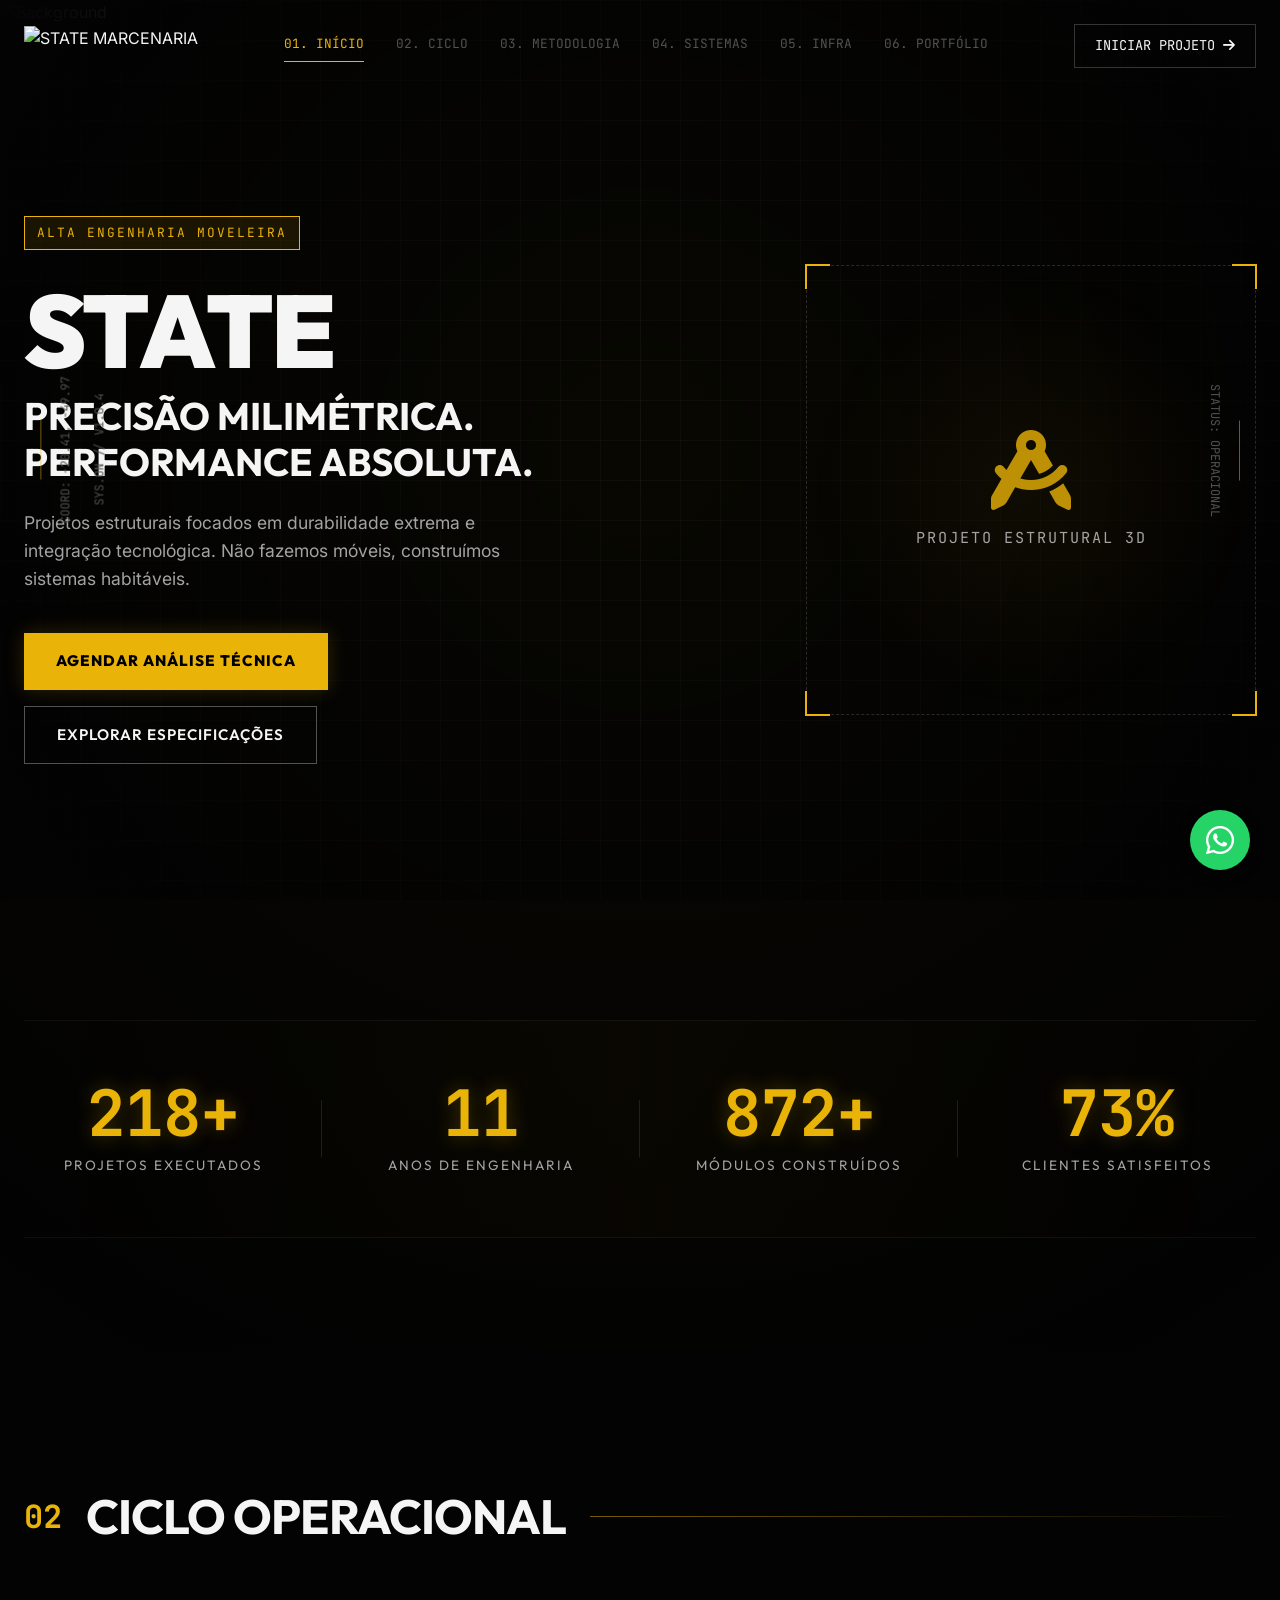
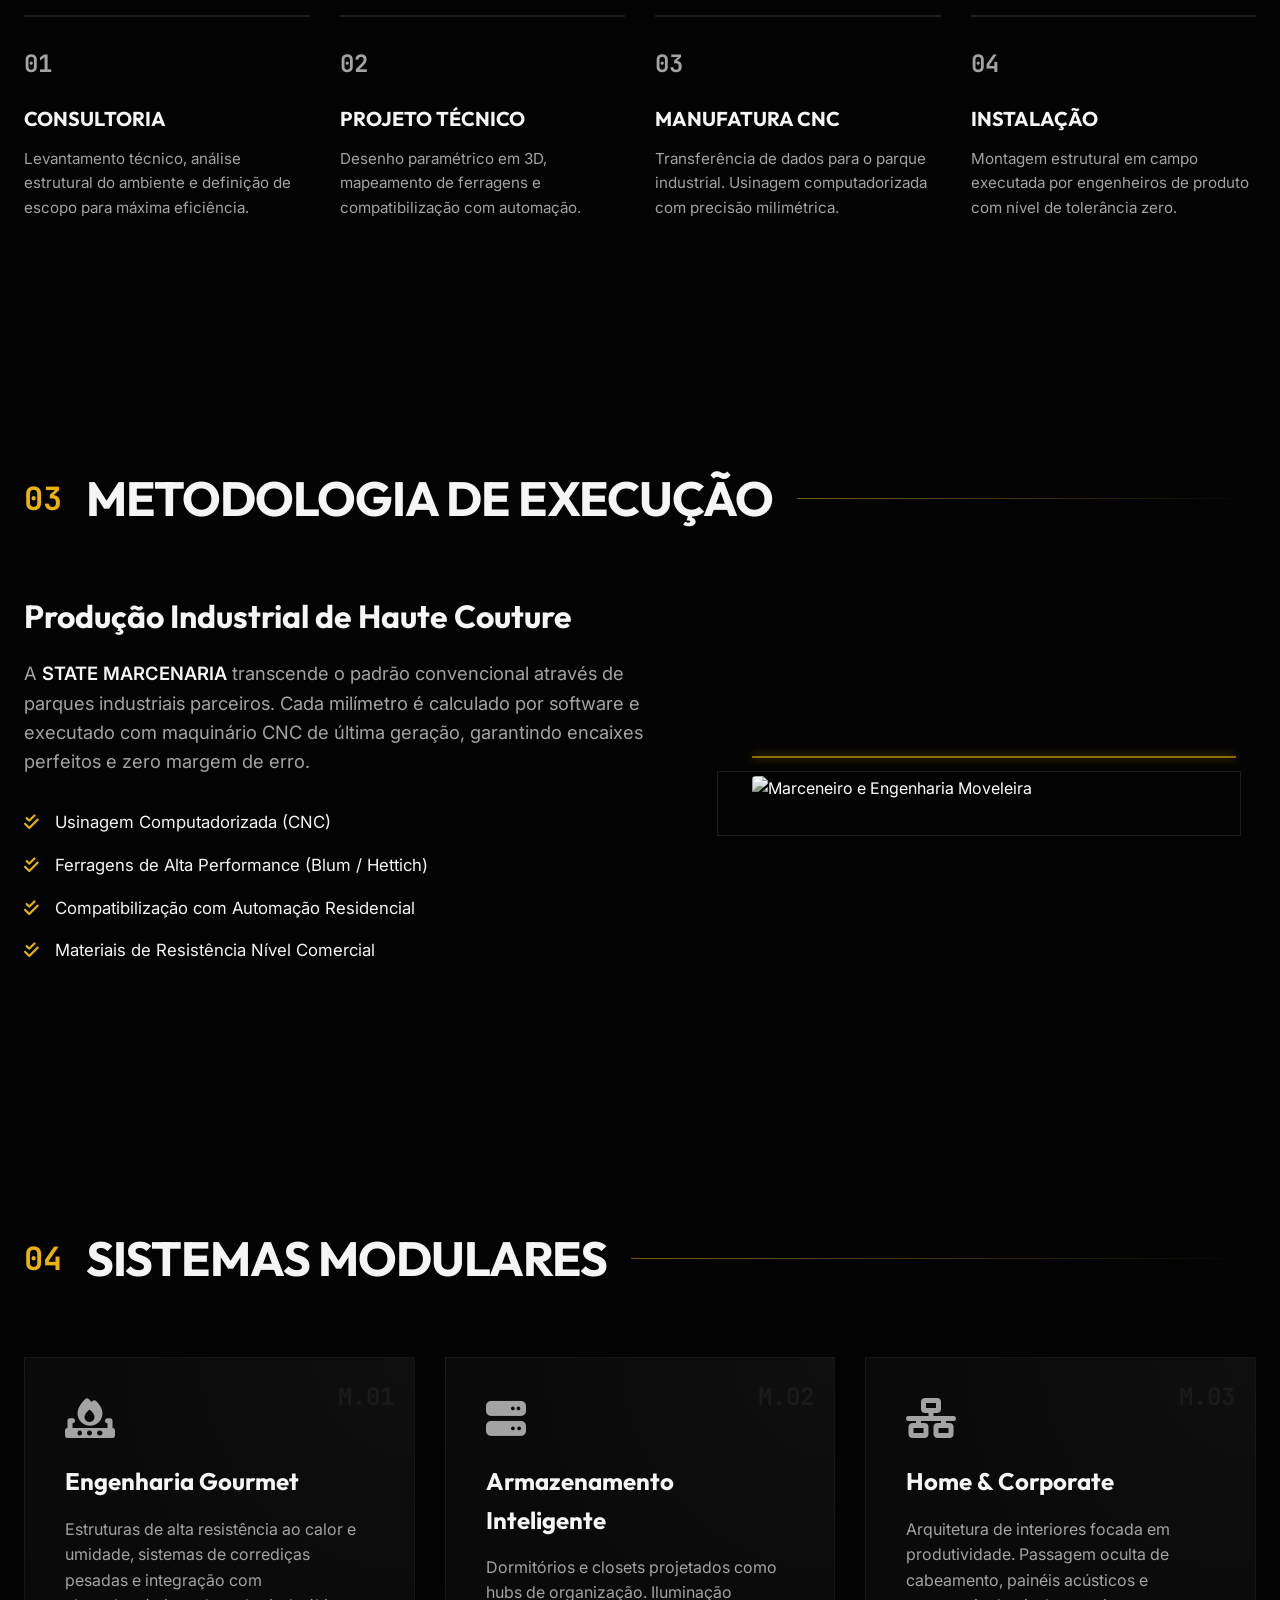
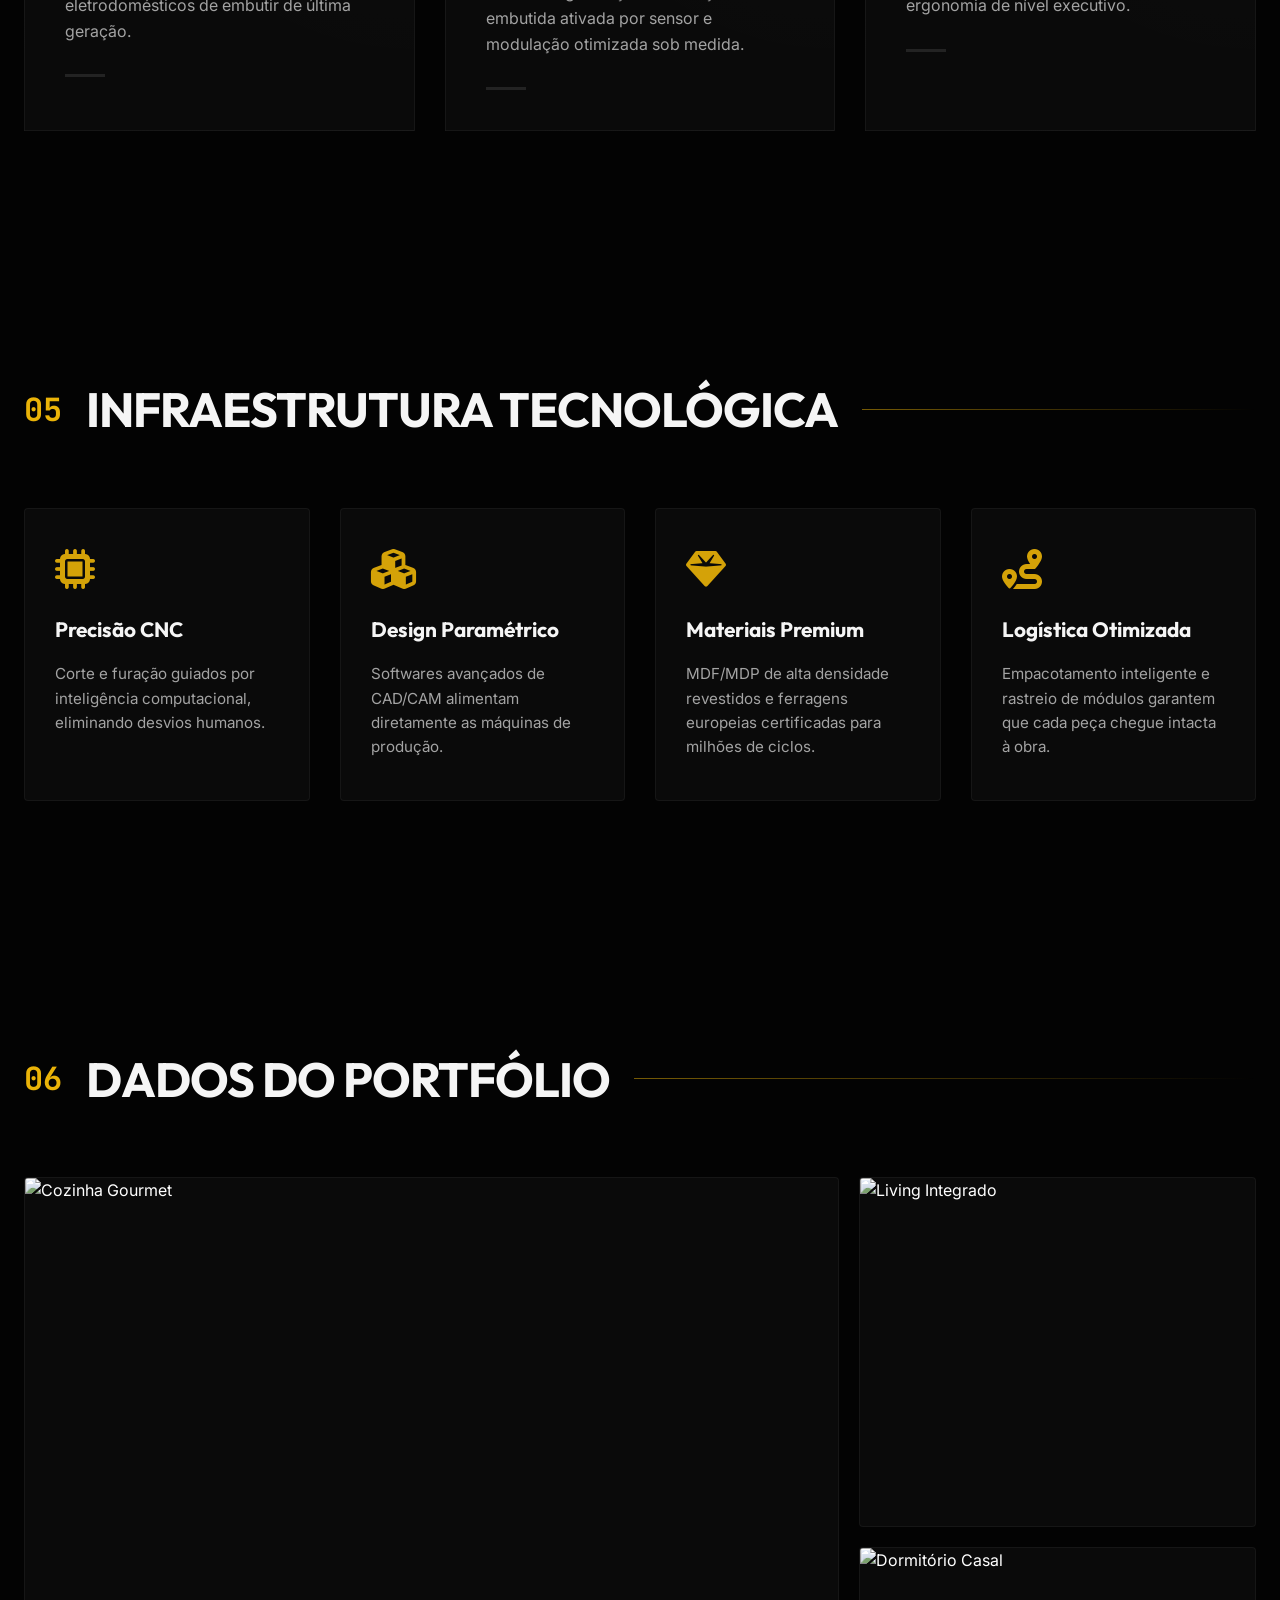
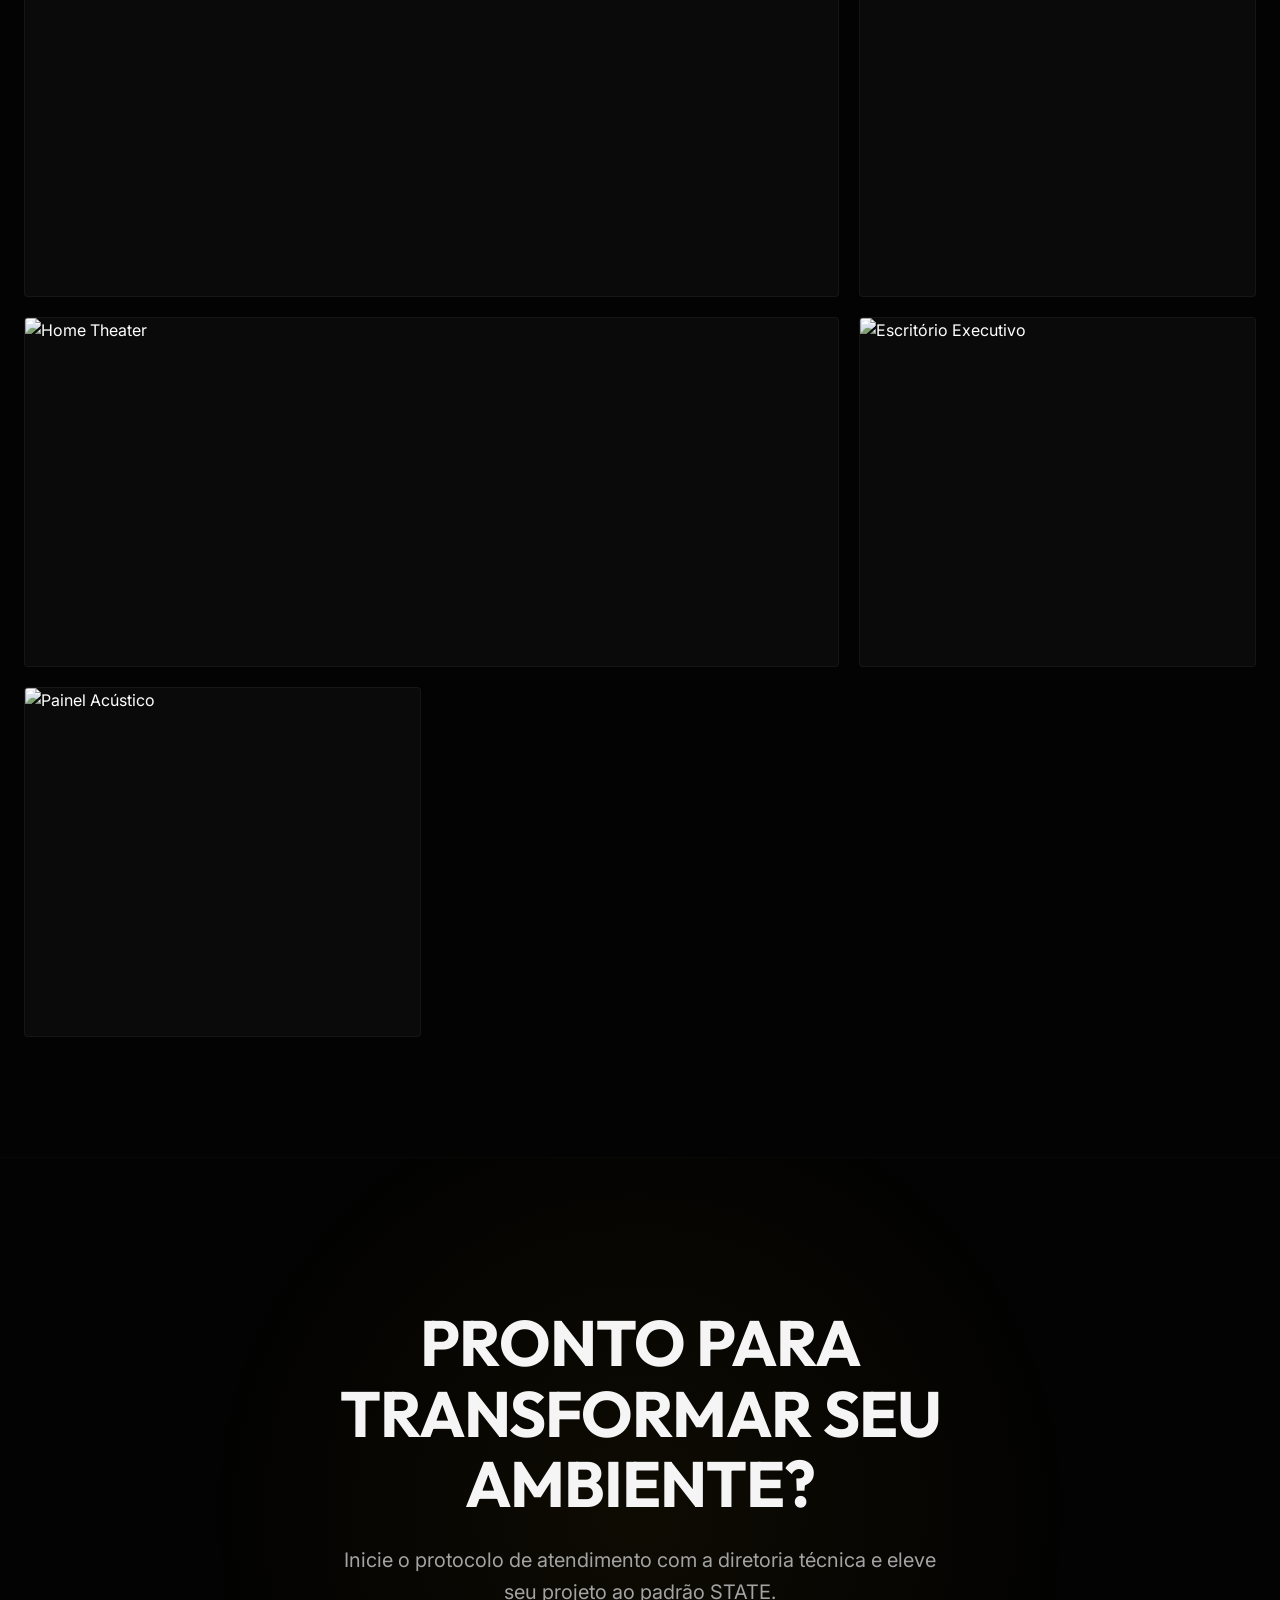
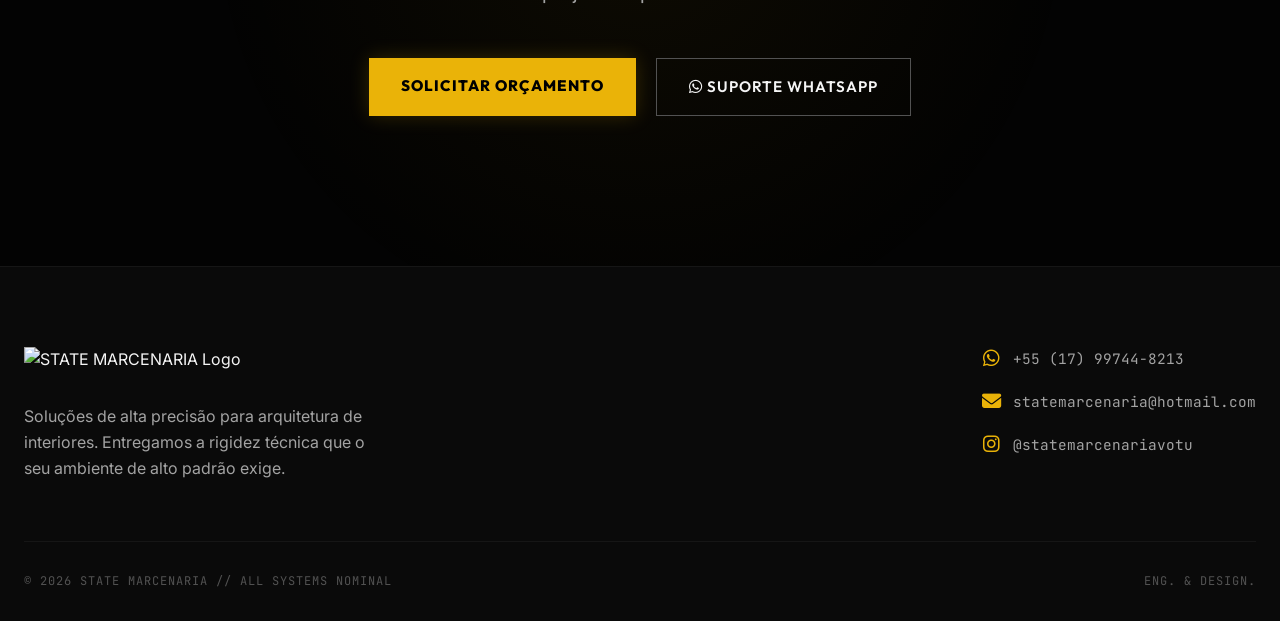
==== commit 6bb2ddbd: "feat: add premium authority, process, tech, and CTA sections" ====
--- a/index.html
+++ b/index.html
@@ -30,9 +30,11 @@
             </div>
             <div class="nav-links">
                 <a href="#hero" class="n-link active">01. INÍCIO</a>
-                <a href="#methodology" class="n-link">02. METODOLOGIA</a>
-                <a href="#systems" class="n-link">03. SISTEMAS</a>
-                <a href="#projects" class="n-link">04. PROJETOS</a>
+                <a href="#process" class="n-link">02. CICLO</a>
+                <a href="#methodology" class="n-link">03. METODOLOGIA</a>
+                <a href="#systems" class="n-link">04. SISTEMAS</a>
+                <a href="#technology" class="n-link">05. INFRA</a>
+                <a href="#projects" class="n-link">06. PORTFÓLIO</a>
             </div>
             <div class="nav-action nav-action-desktop">
                 <a href="#" id="consultation-btn" class="btn-tech">INICIAR PROJETO <i class="fa-solid fa-arrow-right"></i></a>
@@ -90,11 +92,69 @@
             </div>
         </section>
 
+        <!-- Authority Section -->
+        <section id="authority" class="section-authority">
+            <div class="container">
+                <div class="authority-grid">
+                    <div class="auth-stat reveal-up">
+                        <div class="stat-number"><span class="counter" data-target="350">0</span>+</div>
+                        <div class="stat-label">PROJETOS EXECUTADOS</div>
+                    </div>
+                    <div class="auth-stat reveal-up" style="transition-delay: 0.1s;">
+                        <div class="stat-number"><span class="counter" data-target="15">0</span></div>
+                        <div class="stat-label">ANOS DE ENGENHARIA</div>
+                    </div>
+                    <div class="auth-stat reveal-up" style="transition-delay: 0.2s;">
+                        <div class="stat-number"><span class="counter" data-target="1200">0</span>+</div>
+                        <div class="stat-label">MÓDULOS CONSTRUÍDOS</div>
+                    </div>
+                    <div class="auth-stat reveal-up" style="transition-delay: 0.3s;">
+                        <div class="stat-number"><span class="counter" data-target="100">0</span>%</div>
+                        <div class="stat-label">CLIENTES SATISFEITOS</div>
+                    </div>
+                </div>
+            </div>
+        </section>
+
+        <!-- Process Section -->
+        <section id="process" class="section-process">
+            <div class="container">
+                <div class="section-header reveal-up">
+                    <span class="tech-number">02</span>
+                    <h2 class="section-title">CICLO OPERACIONAL</h2>
+                    <div class="header-line"></div>
+                </div>
+
+                <div class="process-timeline">
+                    <div class="process-step reveal-up">
+                        <div class="step-marker">01</div>
+                        <h3 class="step-title">CONSULTORIA</h3>
+                        <p class="step-desc">Levantamento técnico, análise estrutural do ambiente e definição de escopo para máxima eficiência.</p>
+                    </div>
+                    <div class="process-step reveal-up" style="transition-delay: 0.1s;">
+                        <div class="step-marker">02</div>
+                        <h3 class="step-title">PROJETO TÉCNICO</h3>
+                        <p class="step-desc">Desenho paramétrico em 3D, mapeamento de ferragens e compatibilização com automação.</p>
+                    </div>
+                    <div class="process-step reveal-up" style="transition-delay: 0.2s;">
+                        <div class="step-marker">03</div>
+                        <h3 class="step-title">MANUFATURA CNC</h3>
+                        <p class="step-desc">Transferência de dados para o parque industrial. Usinagem computadorizada com precisão milimétrica.</p>
+                    </div>
+                    <div class="process-step reveal-up" style="transition-delay: 0.3s;">
+                        <div class="step-marker">04</div>
+                        <h3 class="step-title">INSTALAÇÃO</h3>
+                        <p class="step-desc">Montagem estrutural em campo executada por engenheiros de produto com nível de tolerância zero.</p>
+                    </div>
+                </div>
+            </div>
+        </section>
+
         <!-- Methodology Section (Quem Somos replaced) -->
         <section id="methodology" class="section-methodology">
             <div class="container">
                 <div class="section-header reveal-up">
-                    <span class="tech-number">02</span>
+                    <span class="tech-number">03</span>
                     <h2 class="section-title">METODOLOGIA DE EXECUÇÃO</h2>
                     <div class="header-line"></div>
                 </div>
@@ -126,7 +186,7 @@
         <section id="systems" class="section-systems">
             <div class="container">
                 <div class="section-header reveal-up">
-                    <span class="tech-number">03</span>
+                    <span class="tech-number">04</span>
                     <h2 class="section-title">SISTEMAS MODULARES</h2>
                     <div class="header-line"></div>
                 </div>
@@ -159,17 +219,65 @@
             </div>
         </section>
 
+        <!-- Technology Section -->
+        <section id="technology" class="section-technology">
+            <div class="container">
+                <div class="section-header reveal-up">
+                    <span class="tech-number">05</span>
+                    <h2 class="section-title">INFRAESTRUTURA TECNOLÓGICA</h2>
+                    <div class="header-line"></div>
+                </div>
+
+                <div class="tech-grid-items">
+                    <div class="tech-card reveal-up">
+                        <i class="fa-solid fa-microchip tech-icon"></i>
+                        <h4>Precisão CNC</h4>
+                        <p>Corte e furação guiados por inteligência computacional, eliminando desvios humanos.</p>
+                    </div>
+                    <div class="tech-card reveal-up" style="transition-delay: 0.1s;">
+                        <i class="fa-solid fa-cubes tech-icon"></i>
+                        <h4>Design Paramétrico</h4>
+                        <p>Softwares avançados de CAD/CAM alimentam diretamente as máquinas de produção.</p>
+                    </div>
+                    <div class="tech-card reveal-up" style="transition-delay: 0.2s;">
+                        <i class="fa-solid fa-gem tech-icon"></i>
+                        <h4>Materiais Premium</h4>
+                        <p>MDF/MDP de alta densidade revestidos e ferragens europeias certificadas para milhões de ciclos.</p>
+                    </div>
+                    <div class="tech-card reveal-up" style="transition-delay: 0.3s;">
+                        <i class="fa-solid fa-route tech-icon"></i>
+                        <h4>Logística Otimizada</h4>
+                        <p>Empacotamento inteligente e rastreio de módulos garantem que cada peça chegue intacta à obra.</p>
+                    </div>
+                </div>
+            </div>
+        </section>
+
         <!-- Projects Section (Galeria replaced) -->
         <section id="projects" class="section-projects">
             <div class="container">
                 <div class="section-header reveal-up">
-                    <span class="tech-number">04</span>
+                    <span class="tech-number">06</span>
                     <h2 class="section-title">DADOS DO PORTFÓLIO</h2>
                     <div class="header-line"></div>
                 </div>
 
                 <div class="projects-grid" id="portfolio-grid">
                     <!-- Javascript will load the masonry grid elements here -->
+                </div>
+            </div>
+        </section>
+
+        <!-- CTA Section -->
+        <section id="cta" class="section-cta">
+            <div class="container cta-container reveal-up">
+                <div class="cta-content">
+                    <h2 class="cta-title">PRONTO PARA TRANSFORMAR SEU AMBIENTE?</h2>
+                    <p class="cta-desc">Inicie o protocolo de atendimento com a diretoria técnica e eleve seu projeto ao padrão STATE.</p>
+                    <div class="cta-actions">
+                        <a href="#" id="cta-consultation-btn" class="btn-solid-yellow">SOLICITAR ORÇAMENTO</a>
+                        <a href="https://wa.me/5517997448213" target="_blank" class="btn-outline-tech"><i class="fa-brands fa-whatsapp"></i> SUPORTE WHATSAPP</a>
+                    </div>
                 </div>
             </div>
         </section>
--- a/style.css
+++ b/style.css
@@ -534,10 +534,140 @@
 }
 
 /* Sections General */
-.section-methodology, .section-systems, .section-projects {
+.section-authority, .section-process, .section-methodology, .section-systems, .section-technology, .section-projects {
     padding: 120px 0;
     position: relative;
     z-index: 5;
+}
+
+/* Authority Section */
+.authority-grid {
+    display: grid;
+    grid-template-columns: repeat(auto-fit, minmax(200px, 1fr));
+    gap: 40px;
+    border-top: 1px solid rgba(255,255,255,0.05);
+    border-bottom: 1px solid rgba(255,255,255,0.05);
+    padding: 60px 0;
+    background: linear-gradient(90deg, transparent 0%, rgba(234, 179, 8, 0.02) 50%, transparent 100%);
+}
+
+.auth-stat {
+    text-align: center;
+    position: relative;
+}
+
+.auth-stat:not(:last-child)::after {
+    content: '';
+    position: absolute;
+    top: 50%;
+    right: -20px;
+    transform: translateY(-50%);
+    height: 60%;
+    width: 1px;
+    background: rgba(255,255,255,0.1);
+}
+
+@media (max-width: 768px) {
+    .auth-stat:not(:last-child)::after { display: none; }
+}
+
+.stat-number {
+    font-family: var(--font-mono);
+    font-size: clamp(2.5rem, 5vw, 4rem);
+    font-weight: 700;
+    color: var(--brand-yellow);
+    line-height: 1;
+    margin-bottom: 10px;
+    text-shadow: 0 0 20px rgba(234, 179, 8, 0.3);
+}
+
+.stat-label {
+    font-family: var(--font-head);
+    font-size: 0.85rem;
+    color: var(--text-secondary);
+    letter-spacing: 2px;
+}
+
+/* Process Section */
+.process-timeline {
+    display: grid;
+    grid-template-columns: repeat(4, 1fr);
+    gap: 30px;
+    position: relative;
+}
+
+@media (max-width: 1024px) {
+    .process-timeline {
+        grid-template-columns: 1fr;
+        gap: 50px;
+    }
+}
+
+.process-step {
+    position: relative;
+    padding-top: 30px;
+    transition: var(--transition-smooth);
+}
+
+/* Connecting Line */
+.process-step::before {
+    content: '';
+    position: absolute;
+    top: 0;
+    left: 0;
+    width: 100%;
+    height: 2px;
+    background: rgba(255,255,255,0.1);
+    transition: var(--transition-smooth);
+}
+
+@media (max-width: 1024px) {
+    .process-step::before {
+        width: 2px;
+        height: 100%;
+        left: 20px;
+        top: 0;
+    }
+    .process-step {
+        padding-top: 0;
+        padding-left: 50px;
+    }
+    .step-marker {
+        position: absolute;
+        top: 0;
+        left: 0;
+    }
+}
+
+.process-step:hover::before {
+    background: var(--brand-yellow);
+    box-shadow: 0 0 10px var(--brand-yellow);
+}
+
+.step-marker {
+    font-family: var(--font-mono);
+    font-size: 1.5rem;
+    color: var(--text-secondary);
+    font-weight: 700;
+    margin-bottom: 20px;
+    transition: var(--transition-smooth);
+}
+
+.process-step:hover .step-marker {
+    color: var(--brand-yellow);
+    transform: translateY(-5px);
+}
+
+.step-title {
+    font-size: 1.25rem;
+    color: var(--text-primary);
+    margin-bottom: 12px;
+}
+
+.step-desc {
+    font-size: 0.95rem;
+    color: var(--text-secondary);
+    line-height: 1.6;
 }
 
 /* Section Header */
@@ -727,11 +857,68 @@
     background: var(--brand-yellow);
 }
 
+/* Technology Section */
+.tech-grid-items {
+    display: grid;
+    grid-template-columns: repeat(auto-fit, minmax(260px, 1fr));
+    gap: 30px;
+}
+
+.tech-card {
+    background: var(--bg-surface);
+    border: 1px solid rgba(255,255,255,0.05);
+    padding: 40px 30px;
+    border-radius: 4px;
+    transition: var(--transition-smooth);
+    position: relative;
+    overflow: hidden;
+}
+
+.tech-card::before {
+    content: '';
+    position: absolute;
+    top: 0;
+    left: 0;
+    width: 2px;
+    height: 0;
+    background: var(--brand-yellow);
+    transition: height 0.4s ease;
+}
+
+.tech-card:hover {
+    transform: translateY(-5px);
+    box-shadow: 0 15px 30px rgba(0,0,0,0.5);
+    border-color: rgba(234, 179, 8, 0.2);
+}
+
+.tech-card:hover::before {
+    height: 100%;
+}
+
+.tech-icon {
+    font-size: 2.5rem;
+    color: var(--brand-yellow);
+    margin-bottom: 24px;
+    opacity: 0.9;
+}
+
+.tech-card h4 {
+    font-size: 1.3rem;
+    margin-bottom: 16px;
+    color: var(--text-primary);
+}
+
+.tech-card p {
+    color: var(--text-secondary);
+    font-size: 0.95rem;
+    line-height: 1.6;
+}
+
 /* Projects Grid */
 .projects-grid {
     display: grid;
-    grid-template-columns: repeat(auto-fill, minmax(300px, 1fr));
-    grid-auto-rows: 280px;
+    grid-template-columns: repeat(auto-fill, minmax(350px, 1fr));
+    grid-auto-rows: 350px;
     grid-auto-flow: dense;
     gap: 20px;
 }
@@ -777,17 +964,72 @@
 }
 
 .gallery-overlay h4 {
-    font-size: 1.4rem;
-    color: var(--brand-yellow);
+    font-size: 1.6rem;
+    color: var(--text-primary);
     margin-bottom: 8px;
     text-shadow: 0 2px 4px rgba(0,0,0,0.8);
+    transform: translateY(20px);
+    opacity: 0;
+    transition: all 0.4s cubic-bezier(0.16, 1, 0.3, 1) 0.1s;
 }
 
 .gallery-overlay p {
     font-size: 0.85rem;
-    color: var(--text-primary);
-    font-family: var(--font-mono);
-    opacity: 0.8;
+    color: var(--brand-yellow);
+    font-family: var(--font-mono);
+    text-transform: uppercase;
+    letter-spacing: 2px;
+    transform: translateY(20px);
+    opacity: 0;
+    transition: all 0.4s cubic-bezier(0.16, 1, 0.3, 1) 0.2s;
+}
+
+.gallery-item:hover .gallery-overlay h4,
+.gallery-item:hover .gallery-overlay p {
+    transform: translateY(0);
+    opacity: 1;
+}
+
+/* CTA Section */
+.section-cta {
+    padding: 150px 0;
+    position: relative;
+    z-index: 5;
+    background: radial-gradient(circle at center, rgba(234, 179, 8, 0.05) 0%, transparent 60%);
+    border-top: 1px solid rgba(255,255,255,0.02);
+}
+
+.cta-container {
+    display: flex;
+    justify-content: center;
+    text-align: center;
+}
+
+.cta-content {
+    max-width: 800px;
+}
+
+.cta-title {
+    font-size: clamp(2.5rem, 5vw, 4rem);
+    line-height: 1.1;
+    margin-bottom: 24px;
+    letter-spacing: -1px;
+    color: var(--text-primary);
+}
+
+.cta-desc {
+    font-size: 1.25rem;
+    color: var(--text-secondary);
+    margin-bottom: 50px;
+    max-width: 600px;
+    margin-inline: auto;
+}
+
+.cta-actions {
+    display: flex;
+    gap: 20px;
+    justify-content: center;
+    flex-wrap: wrap;
 }
 
 /* Masonry Helpers */
@@ -1050,7 +1292,7 @@
 
 /* Responsive Handling */
 @media (max-width: 1024px) {
-    .methodology-grid {
+    .methodology-grid, .process-timeline {
         grid-template-columns: 1fr;
         gap: 50px;
     }
@@ -1116,7 +1358,7 @@
         text-align: center;
     }
     
-    .hero-actions {
+    .hero-actions, .cta-actions {
         flex-direction: column;
         width: 100%;
     }
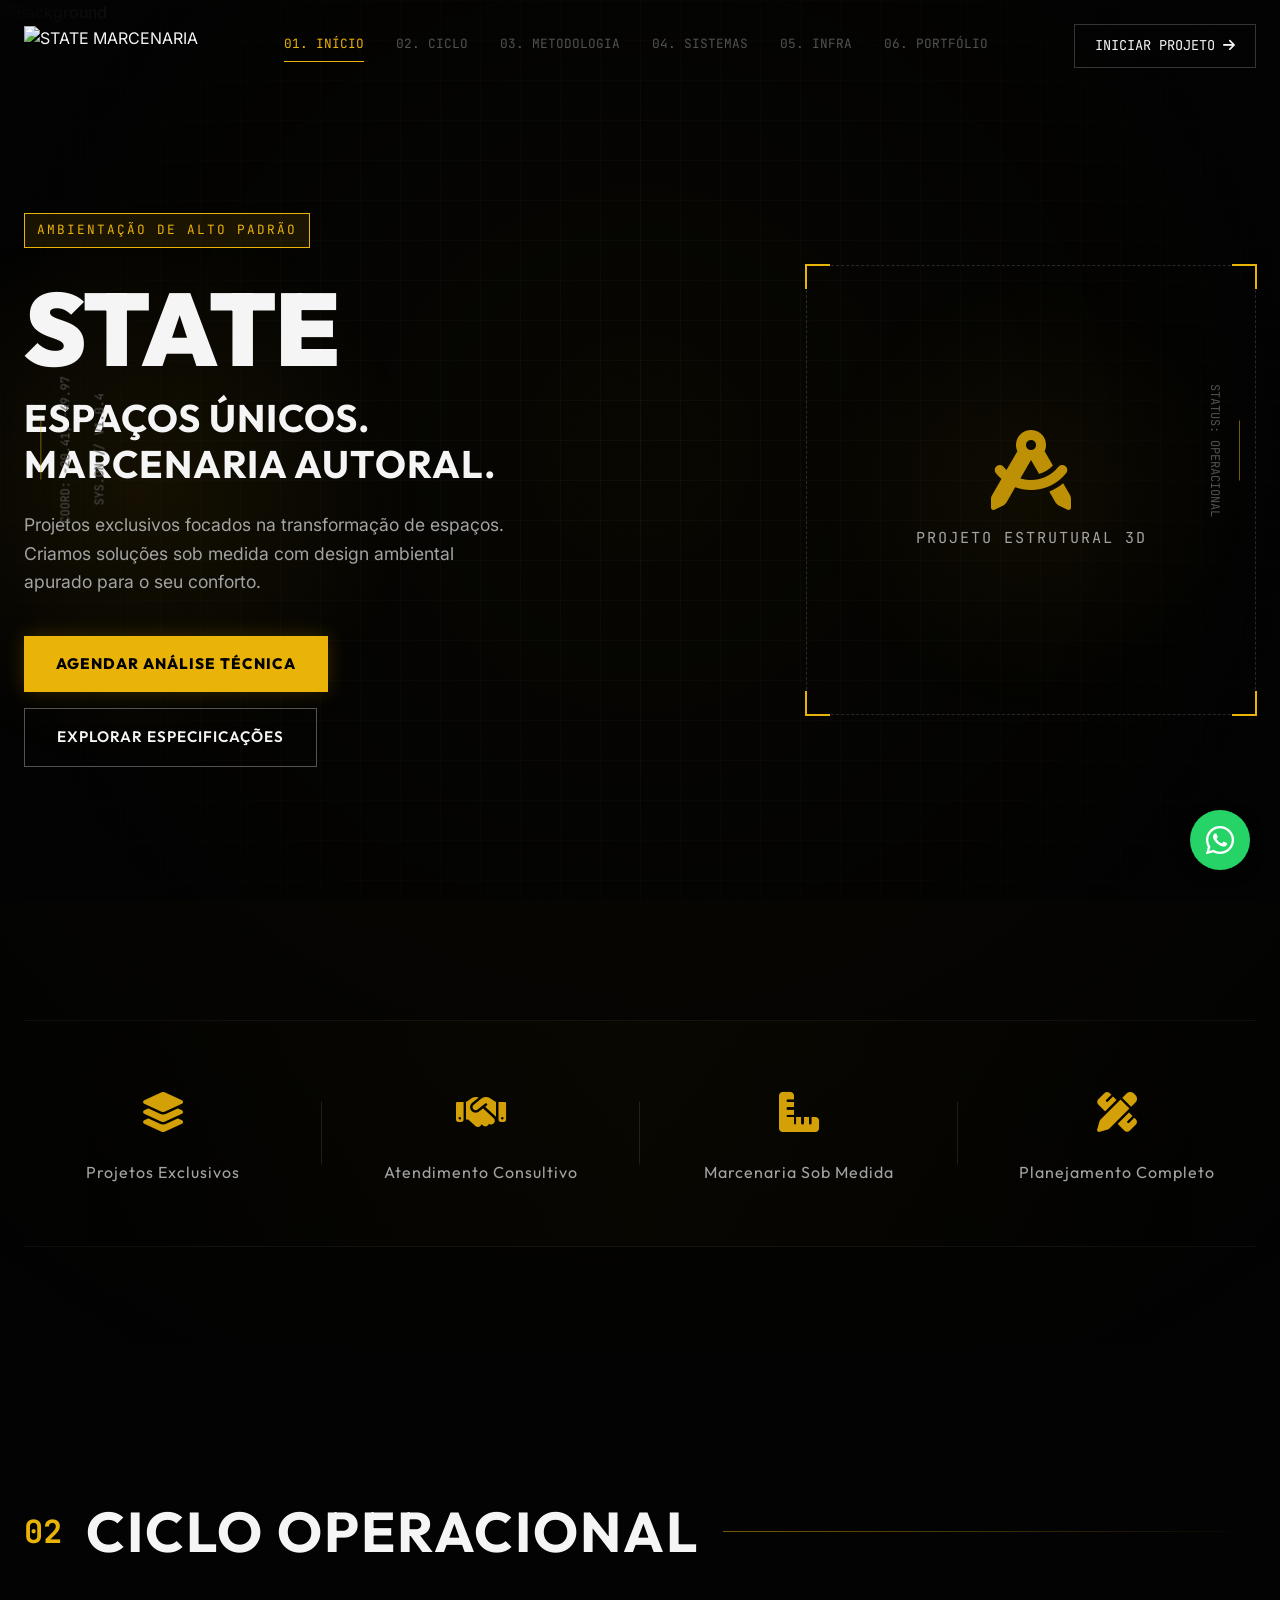
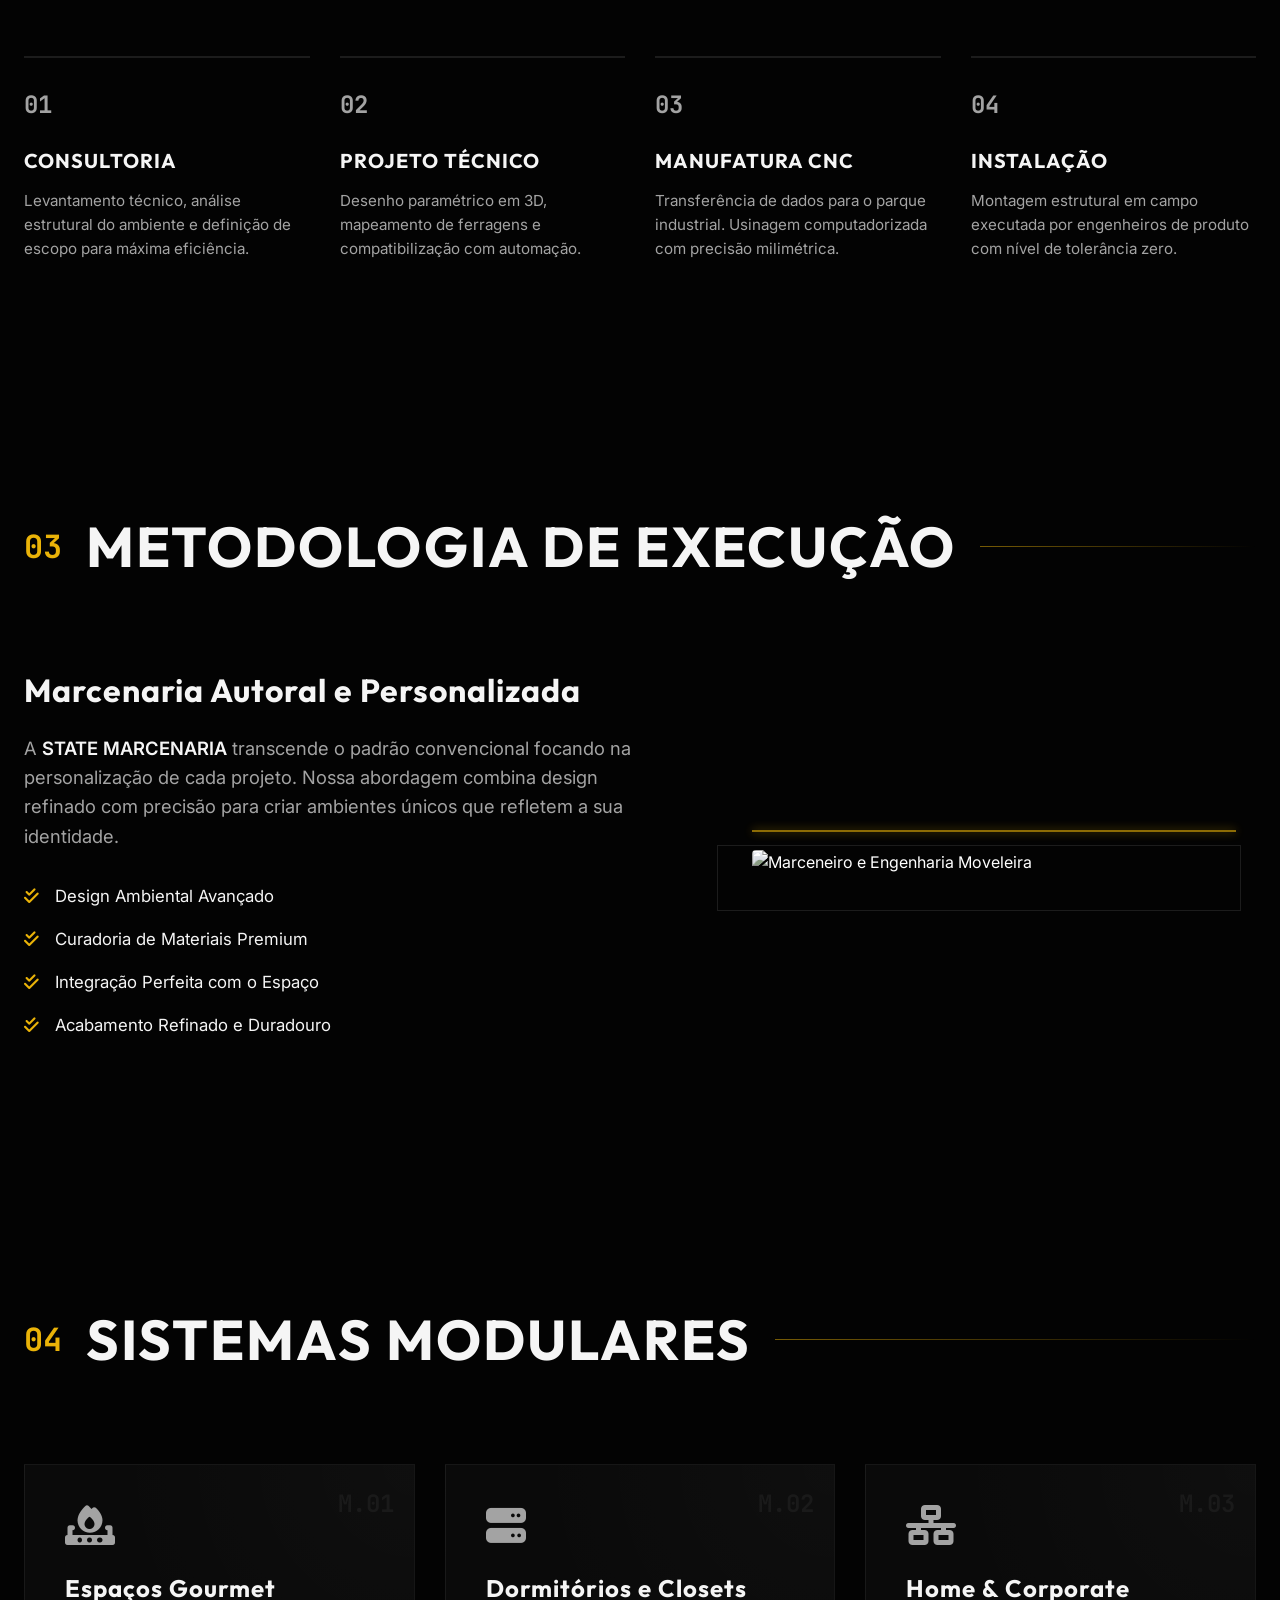
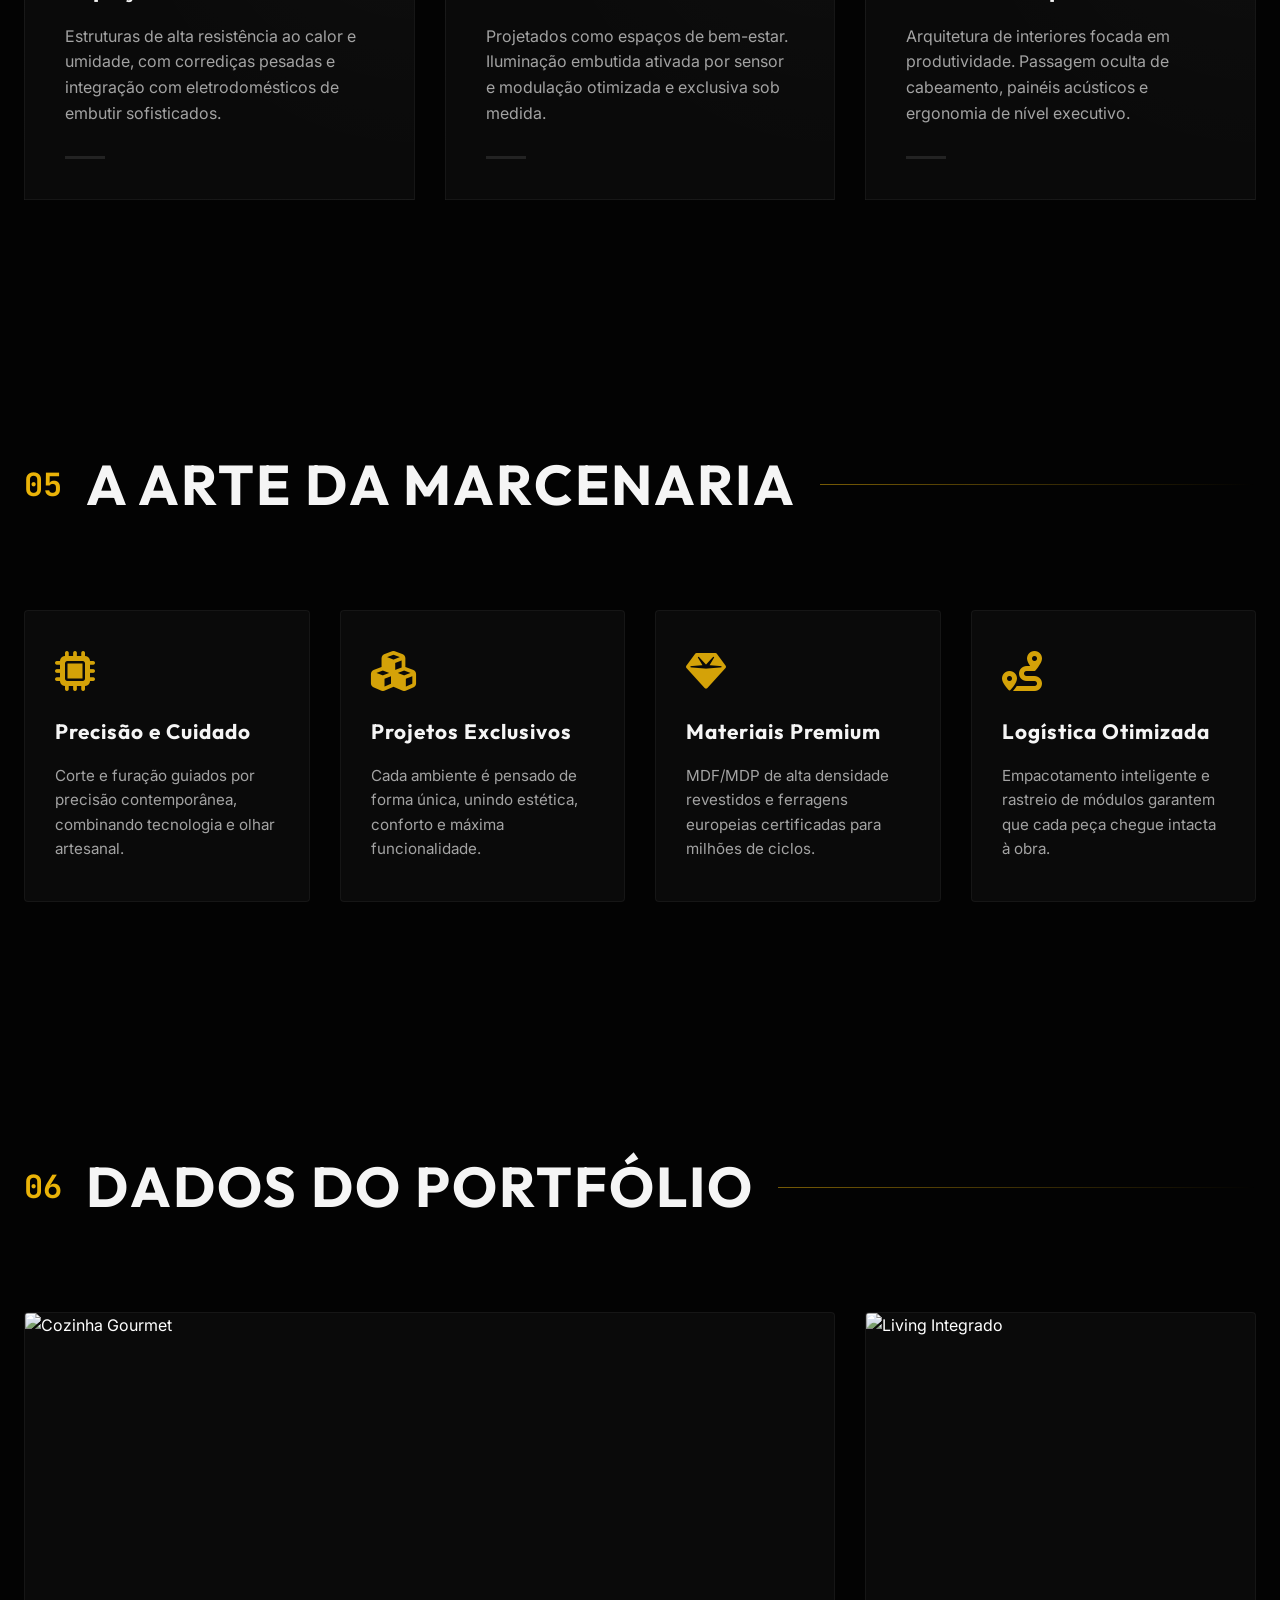
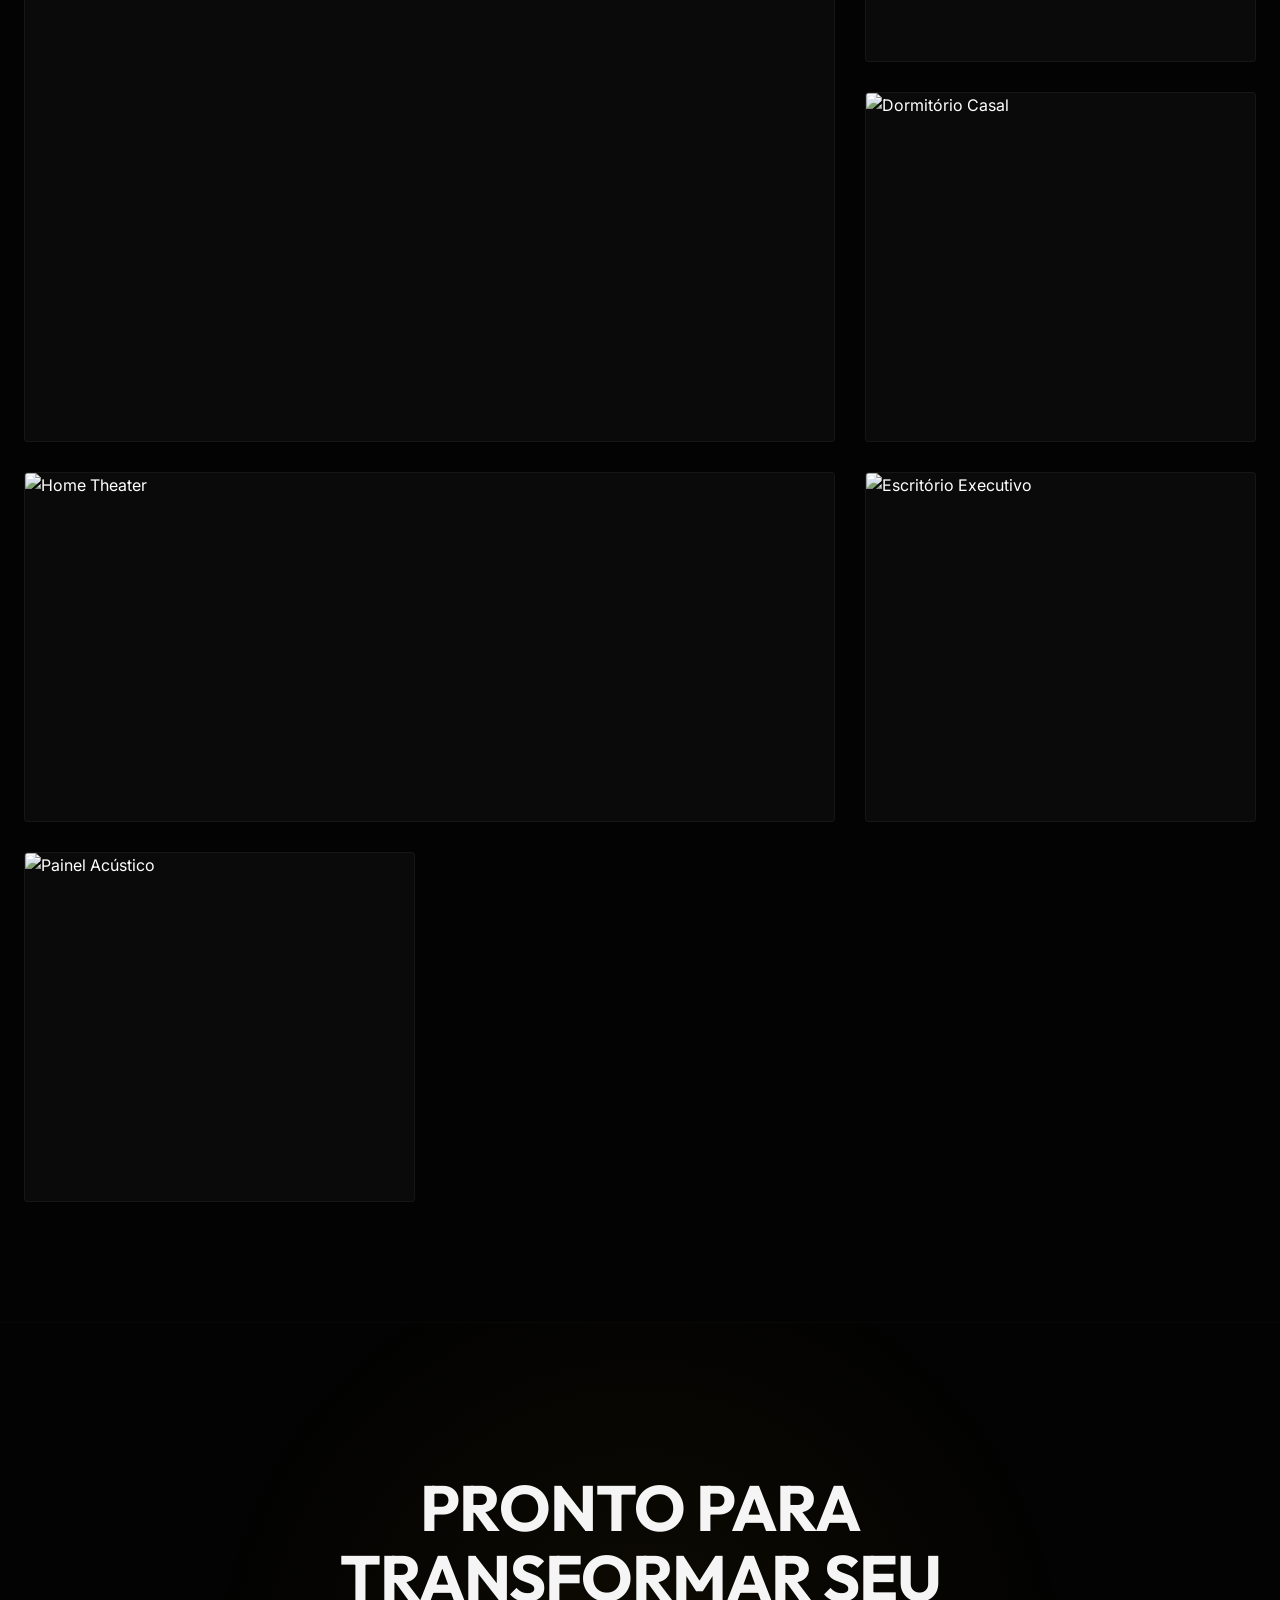
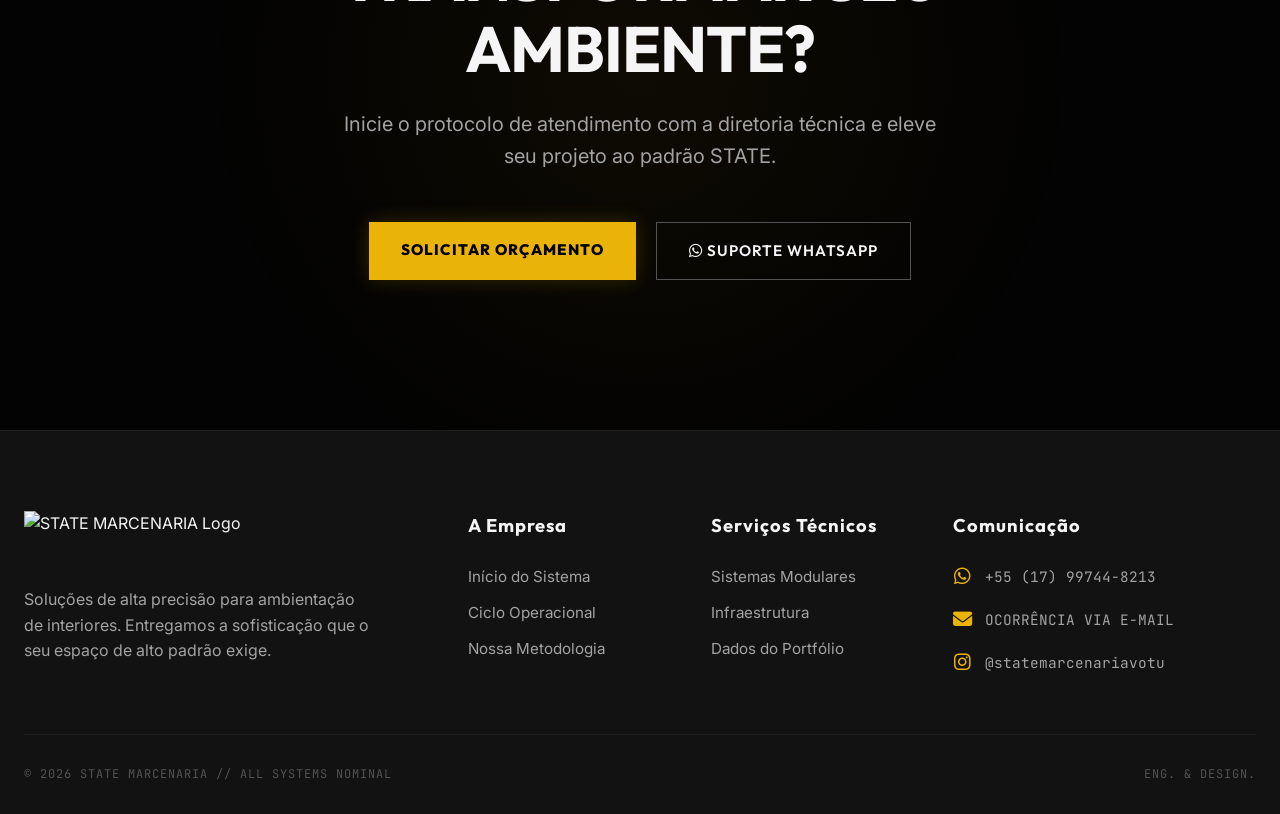
==== commit a0fef8ce: "refactor: apply Phase 5 brand accuracy and visual flow refinements" ====
--- a/index.html
+++ b/index.html
@@ -62,10 +62,10 @@
 
             <div class="container hero-content-wrapper">
                 <div class="hero-typography">
-                    <div class="tech-badge">ALTA ENGENHARIA MOVELEIRA</div>
+                    <div class="tech-badge">AMBIENTAÇÃO DE ALTO PADRÃO</div>
                     <h1 class="cinematic-title">STATE</h1>
-                    <h2 class="sub-title">PRECISÃO MILIMÉTRICA.<br>PERFORMANCE ABSOLUTA.</h2>
-                    <p class="hero-desc">Projetos estruturais focados em durabilidade extrema e integração tecnológica. Não fazemos móveis, construímos sistemas habitáveis.</p>
+                    <h2 class="sub-title">ESPAÇOS ÚNICOS.<br>MARCENARIA AUTORAL.</h2>
+                    <p class="hero-desc">Projetos exclusivos focados na transformação de espaços. Criamos soluções sob medida com design ambiental apurado para o seu conforto.</p>
                     
                     <div class="hero-actions">
                         <a href="https://wa.me/5517997448213" target="_blank" class="btn-solid-yellow">
@@ -97,20 +97,20 @@
             <div class="container">
                 <div class="authority-grid">
                     <div class="auth-stat reveal-up">
-                        <div class="stat-number"><span class="counter" data-target="350">0</span>+</div>
-                        <div class="stat-label">PROJETOS EXECUTADOS</div>
+                        <div class="stat-value"><i class="fa-solid fa-layer-group"></i></div>
+                        <div class="stat-label">Projetos Exclusivos</div>
                     </div>
                     <div class="auth-stat reveal-up" style="transition-delay: 0.1s;">
-                        <div class="stat-number"><span class="counter" data-target="15">0</span></div>
-                        <div class="stat-label">ANOS DE ENGENHARIA</div>
+                        <div class="stat-value"><i class="fa-solid fa-handshake"></i></div>
+                        <div class="stat-label">Atendimento Consultivo</div>
                     </div>
                     <div class="auth-stat reveal-up" style="transition-delay: 0.2s;">
-                        <div class="stat-number"><span class="counter" data-target="1200">0</span>+</div>
-                        <div class="stat-label">MÓDULOS CONSTRUÍDOS</div>
+                        <div class="stat-value"><i class="fa-solid fa-ruler-combined"></i></div>
+                        <div class="stat-label">Marcenaria Sob Medida</div>
                     </div>
                     <div class="auth-stat reveal-up" style="transition-delay: 0.3s;">
-                        <div class="stat-number"><span class="counter" data-target="100">0</span>%</div>
-                        <div class="stat-label">CLIENTES SATISFEITOS</div>
+                        <div class="stat-value"><i class="fa-solid fa-pen-ruler"></i></div>
+                        <div class="stat-label">Planejamento Completo</div>
                     </div>
                 </div>
             </div>
@@ -161,14 +161,14 @@
 
                 <div class="methodology-grid">
                     <div class="method-content reveal-left">
-                        <h3 class="method-heading">Produção Industrial de Haute Couture</h3>
-                        <p class="method-text">A <strong>STATE MARCENARIA</strong> transcende o padrão convencional através de parques industriais parceiros. Cada milímetro é calculado por software e executado com maquinário CNC de última geração, garantindo encaixes perfeitos e zero margem de erro.</p>
+                        <h3 class="method-heading">Marcenaria Autoral e Personalizada</h3>
+                        <p class="method-text">A <strong>STATE MARCENARIA</strong> transcende o padrão convencional focando na personalização de cada projeto. Nossa abordagem combina design refinado com precisão para criar ambientes únicos que refletem a sua identidade.</p>
                         
                         <ul class="tech-list">
-                            <li><i class="fa-solid fa-check-double"></i> <span>Usinagem Computadorizada (CNC)</span></li>
-                            <li><i class="fa-solid fa-check-double"></i> <span>Ferragens de Alta Performance (Blum / Hettich)</span></li>
-                            <li><i class="fa-solid fa-check-double"></i> <span>Compatibilização com Automação Residencial</span></li>
-                            <li><i class="fa-solid fa-check-double"></i> <span>Materiais de Resistência Nível Comercial</span></li>
+                            <li><i class="fa-solid fa-check-double"></i> <span>Design Ambiental Avançado</span></li>
+                            <li><i class="fa-solid fa-check-double"></i> <span>Curadoria de Materiais Premium</span></li>
+                            <li><i class="fa-solid fa-check-double"></i> <span>Integração Perfeita com o Espaço</span></li>
+                            <li><i class="fa-solid fa-check-double"></i> <span>Acabamento Refinado e Duradouro</span></li>
                         </ul>
                     </div>
                     <div class="method-visual reveal-right">
@@ -195,16 +195,16 @@
                     <div class="sys-card reveal-up">
                         <div class="sys-id">M.01</div>
                         <i class="fa-solid fa-fire-burner sys-icon"></i>
-                        <h3>Engenharia Gourmet</h3>
-                        <p>Estruturas de alta resistência ao calor e umidade, sistemas de corrediças pesadas e integração com eletrodomésticos de embutir de última geração.</p>
+                        <h3>Espaços Gourmet</h3>
+                        <p>Estruturas de alta resistência ao calor e umidade, com corrediças pesadas e integração com eletrodomésticos de embutir sofisticados.</p>
                         <div class="sys-bar"></div>
                     </div>
                     
                     <div class="sys-card reveal-up" style="transition-delay: 0.1s;">
                         <div class="sys-id">M.02</div>
                         <i class="fa-solid fa-server sys-icon"></i>
-                        <h3>Armazenamento Inteligente</h3>
-                        <p>Dormitórios e closets projetados como hubs de organização. Iluminação embutida ativada por sensor e modulação otimizada sob medida.</p>
+                        <h3>Dormitórios e Closets</h3>
+                        <p>Projetados como espaços de bem-estar. Iluminação embutida ativada por sensor e modulação otimizada e exclusiva sob medida.</p>
                         <div class="sys-bar"></div>
                     </div>
 
@@ -224,20 +224,20 @@
             <div class="container">
                 <div class="section-header reveal-up">
                     <span class="tech-number">05</span>
-                    <h2 class="section-title">INFRAESTRUTURA TECNOLÓGICA</h2>
+                    <h2 class="section-title">A ARTE DA MARCENARIA</h2>
                     <div class="header-line"></div>
                 </div>
 
                 <div class="tech-grid-items">
                     <div class="tech-card reveal-up">
                         <i class="fa-solid fa-microchip tech-icon"></i>
-                        <h4>Precisão CNC</h4>
-                        <p>Corte e furação guiados por inteligência computacional, eliminando desvios humanos.</p>
+                        <h4>Precisão e Cuidado</h4>
+                        <p>Corte e furação guiados por precisão contemporânea, combinando tecnologia e olhar artesanal.</p>
                     </div>
                     <div class="tech-card reveal-up" style="transition-delay: 0.1s;">
                         <i class="fa-solid fa-cubes tech-icon"></i>
-                        <h4>Design Paramétrico</h4>
-                        <p>Softwares avançados de CAD/CAM alimentam diretamente as máquinas de produção.</p>
+                        <h4>Projetos Exclusivos</h4>
+                        <p>Cada ambiente é pensado de forma única, unindo estética, conforto e máxima funcionalidade.</p>
                     </div>
                     <div class="tech-card reveal-up" style="transition-delay: 0.2s;">
                         <i class="fa-solid fa-gem tech-icon"></i>
@@ -287,14 +287,29 @@
     <footer class="tech-footer">
         <div class="container">
             <div class="footer-top">
-                <div class="brand-mark">
+                <div class="footer-col brand-mark">
                     <img src="imgs/logo-state.png" alt="STATE MARCENARIA Logo" class="footer-logo">
-                    <p class="footer-desc">Soluções de alta precisão para arquitetura de interiores. Entregamos a rigidez técnica que o seu ambiente de alto padrão exige.</p>
-                </div>
-                <div class="footer-contact">
-                    <a href="https://wa.me/5517997448213" target="_blank" class="contact-link"><i class="fa-brands fa-whatsapp"></i> +55 (17) 99744-8213</a>
-                    <a href="mailto:statemarcenaria@hotmail.com" class="contact-link"><i class="fa-solid fa-envelope"></i> statemarcenaria@hotmail.com</a>
-                    <a href="https://www.instagram.com/statemarcenariavotu/" target="_blank" class="contact-link"><i class="fa-brands fa-instagram"></i> @statemarcenariavotu</a>
+                    <p class="footer-desc">Soluções de alta precisão para ambientação de interiores. Entregamos a sofisticação que o seu espaço de alto padrão exige.</p>
+                </div>
+                <div class="footer-col">
+                    <h4 class="footer-heading">A Empresa</h4>
+                    <a href="#hero" class="footer-link">Início do Sistema</a>
+                    <a href="#process" class="footer-link">Ciclo Operacional</a>
+                    <a href="#methodology" class="footer-link">Nossa Metodologia</a>
+                </div>
+                <div class="footer-col">
+                    <h4 class="footer-heading">Serviços Técnicos</h4>
+                    <a href="#systems" class="footer-link">Sistemas Modulares</a>
+                    <a href="#technology" class="footer-link">Infraestrutura</a>
+                    <a href="#projects" class="footer-link">Dados do Portfólio</a>
+                </div>
+                <div class="footer-col">
+                    <h4 class="footer-heading">Comunicação</h4>
+                    <div class="footer-contact">
+                        <a href="https://wa.me/5517997448213" target="_blank" class="contact-link"><i class="fa-brands fa-whatsapp"></i> +55 (17) 99744-8213</a>
+                        <a href="mailto:statemarcenaria@hotmail.com" class="contact-link"><i class="fa-solid fa-envelope"></i> OCORRÊNCIA VIA E-MAIL</a>
+                        <a href="https://www.instagram.com/statemarcenariavotu/" target="_blank" class="contact-link"><i class="fa-brands fa-instagram"></i> @statemarcenariavotu</a>
+                    </div>
                 </div>
             </div>
             <div class="footer-bottom">
--- a/style.css
+++ b/style.css
@@ -115,6 +115,7 @@
 h1, h2, h3, h4 {
     font-family: var(--font-head);
     font-weight: 700;
+    letter-spacing: 1px;
 }
 
 a {
@@ -261,10 +262,11 @@
 }
 
 .navbar-modern.scrolled {
-    background: rgba(3, 3, 3, 0.85);
-    backdrop-filter: blur(12px);
-    -webkit-backdrop-filter: blur(12px);
+    background: rgba(3, 3, 3, 0.6);
+    backdrop-filter: blur(16px);
+    -webkit-backdrop-filter: blur(16px);
     border-bottom: 1px solid rgba(255, 255, 255, 0.05);
+    box-shadow: 0 10px 30px rgba(0,0,0,0.5);
     padding: 16px 0;
 }
 
@@ -414,6 +416,26 @@
     display: flex;
     flex-direction: column;
     align-items: flex-start;
+    position: relative;
+}
+
+.hero-typography::before {
+    content: '';
+    position: absolute;
+    top: 50%;
+    left: 20%;
+    width: 60vw;
+    height: 60vh;
+    background: radial-gradient(circle, rgba(234, 179, 8, 0.08) 0%, transparent 60%);
+    transform: translate(-50%, -50%);
+    z-index: -1;
+    pointer-events: none;
+    animation: pulse-hero-light 10s ease-in-out infinite alternate;
+}
+
+@keyframes pulse-hero-light {
+    0% { opacity: 0.4; transform: translate(-50%, -50%) scale(1); }
+    100% { opacity: 0.8; transform: translate(-45%, -55%) scale(1.1); }
 }
 
 .tech-badge {
@@ -432,8 +454,8 @@
     font-size: clamp(4rem, 8vw, 7rem);
     font-weight: 900;
     line-height: 1;
-    margin-bottom: 10px;
-    letter-spacing: -2px;
+    margin-bottom: 15px;
+    letter-spacing: -1px;
     color: var(--text-primary);
     transition: var(--transition-smooth);
 }
@@ -571,21 +593,24 @@
     .auth-stat:not(:last-child)::after { display: none; }
 }
 
-.stat-number {
-    font-family: var(--font-mono);
-    font-size: clamp(2.5rem, 5vw, 4rem);
-    font-weight: 700;
+.stat-value {
+    font-size: 2.5rem;
     color: var(--brand-yellow);
-    line-height: 1;
-    margin-bottom: 10px;
-    text-shadow: 0 0 20px rgba(234, 179, 8, 0.3);
+    margin-bottom: 15px;
+    opacity: 0.9;
+    transition: var(--transition-smooth);
+}
+
+.auth-stat:hover .stat-value {
+    transform: scale(1.1) translateY(-5px);
+    text-shadow: 0 0 20px rgba(234, 179, 8, 0.4);
 }
 
 .stat-label {
     font-family: var(--font-head);
-    font-size: 0.85rem;
-    color: var(--text-secondary);
-    letter-spacing: 2px;
+    font-size: 1rem;
+    color: var(--text-secondary);
+    letter-spacing: 1px;
 }
 
 /* Process Section */
@@ -675,7 +700,7 @@
     display: flex;
     align-items: center;
     gap: 24px;
-    margin-bottom: 60px;
+    margin-bottom: 80px;
 }
 
 .tech-number {
@@ -686,8 +711,8 @@
 }
 
 .section-title {
-    font-size: clamp(2rem, 4vw, 3rem);
-    letter-spacing: -1px;
+    font-size: clamp(2.5rem, 5vw, 3.5rem);
+    letter-spacing: 2px;
     color: var(--text-primary);
 }
 
@@ -920,7 +945,7 @@
     grid-template-columns: repeat(auto-fill, minmax(350px, 1fr));
     grid-auto-rows: 350px;
     grid-auto-flow: dense;
-    gap: 20px;
+    gap: 30px;
 }
 
 .gallery-item {
@@ -930,6 +955,12 @@
     background: var(--bg-surface);
     border: 1px solid rgba(255,255,255,0.05);
     border-radius: 4px;
+    transition: var(--transition-smooth);
+}
+
+.gallery-item:hover {
+    border-color: rgba(234, 179, 8, 0.4);
+    box-shadow: 0 10px 30px rgba(0,0,0,0.5);
 }
 
 .gallery-item img {
@@ -937,7 +968,7 @@
     height: 100%;
     object-fit: cover;
     filter: grayscale(60%) contrast(1.1);
-    transition: var(--transition-smooth);
+    transition: all 0.6s cubic-bezier(0.16, 1, 0.3, 1);
 }
 
 .gallery-item:hover img {
@@ -1200,24 +1231,50 @@
 .tech-footer {
     border-top: 1px solid rgba(255,255,255,0.05);
     padding: 80px 0 30px;
-    background: var(--bg-surface);
+    background: var(--bg-surface-light);
     position: relative;
     z-index: 5;
 }
 
 .footer-top {
-    display: flex;
-    justify-content: space-between;
-    flex-wrap: wrap;
-    gap: 50px;
+    display: grid;
+    grid-template-columns: 2fr 1fr 1fr 1.5fr;
+    gap: 40px;
     margin-bottom: 60px;
+}
+
+.footer-col {
+    display: flex;
+    flex-direction: column;
+}
+
+.footer-heading {
+    color: var(--text-primary);
+    margin-bottom: 24px;
+    font-size: 1.15rem;
+    font-family: var(--font-head);
+}
+
+.footer-link {
+    margin-bottom: 12px;
+    color: var(--text-secondary);
+    font-size: 0.95rem;
+    font-family: var(--font-body);
+    transition: var(--transition-smooth);
+    display: inline-block;
+}
+
+.footer-link:hover {
+    color: var(--brand-yellow);
+    transform: translateX(5px);
 }
 
 .footer-logo {
     height: 40px;
     width: auto;
-    margin-top: -10px;
-    margin-bottom: 16px;
+    object-fit: contain;
+    margin-bottom: 20px;
+    display: block;
 }
 
 .brand-mark p {
@@ -1270,19 +1327,19 @@
 .reveal-up {
     opacity: 0;
     transform: translateY(20px);
-    transition: all 0.8s cubic-bezier(0.16, 1, 0.3, 1);
+    transition: all 1.2s cubic-bezier(0.25, 1, 0.5, 1);
 }
 
 .reveal-left {
     opacity: 0;
     transform: translateX(-20px);
-    transition: all 0.8s cubic-bezier(0.16, 1, 0.3, 1);
+    transition: all 1.2s cubic-bezier(0.25, 1, 0.5, 1);
 }
 
 .reveal-right {
     opacity: 0;
     transform: translateX(20px);
-    transition: all 0.8s cubic-bezier(0.16, 1, 0.3, 1);
+    transition: all 1.2s cubic-bezier(0.25, 1, 0.5, 1);
 }
 
 .reveal-up.active, .reveal-left.active, .reveal-right.active {
@@ -1308,6 +1365,10 @@
 }
 
 @media (max-width: 768px) {
+    .reveal-up { transform: translateY(15px); transition: all 1s cubic-bezier(0.25, 1, 0.5, 1); }
+    .reveal-left { transform: translateX(-10px); transition: all 1s cubic-bezier(0.25, 1, 0.5, 1); }
+    .reveal-right { transform: translateX(10px); transition: all 1s cubic-bezier(0.25, 1, 0.5, 1); }
+
     .nav-links {
         display: none;
     }
@@ -1319,7 +1380,8 @@
         top: 100%;
         left: 0;
         width: 100%;
-        background: var(--bg-surface-light);
+        background: rgba(3, 3, 3, 0.95);
+        backdrop-filter: blur(12px);
         padding: 20px;
         gap: 20px;
         border-bottom: 1px solid rgba(255,255,255,0.05);
@@ -1334,7 +1396,7 @@
     }
     
     .section-title {
-        font-size: 2rem;
+        font-size: 2.2rem;
     }
     
     .glitch-title {
@@ -1347,7 +1409,7 @@
     }
     
     .footer-top {
-        flex-direction: column;
+        grid-template-columns: 1fr;
         gap: 40px;
     }
     
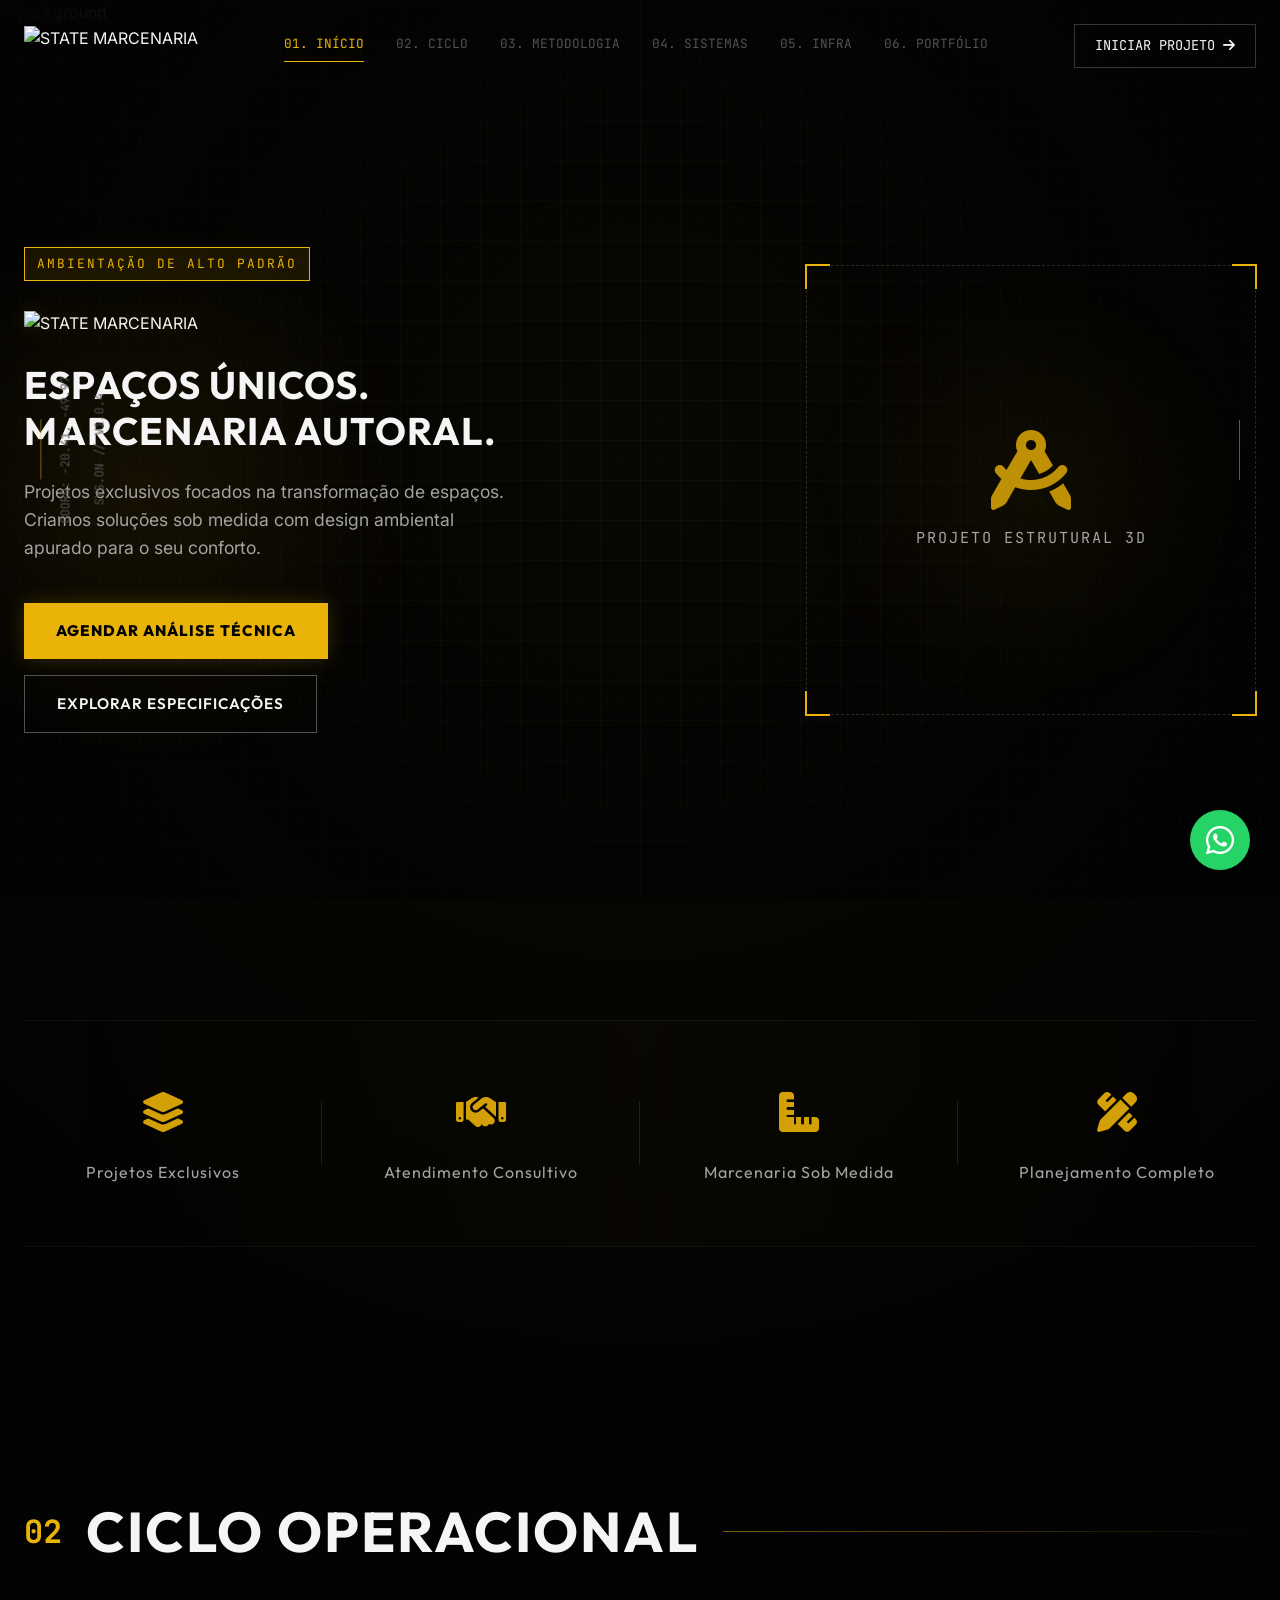
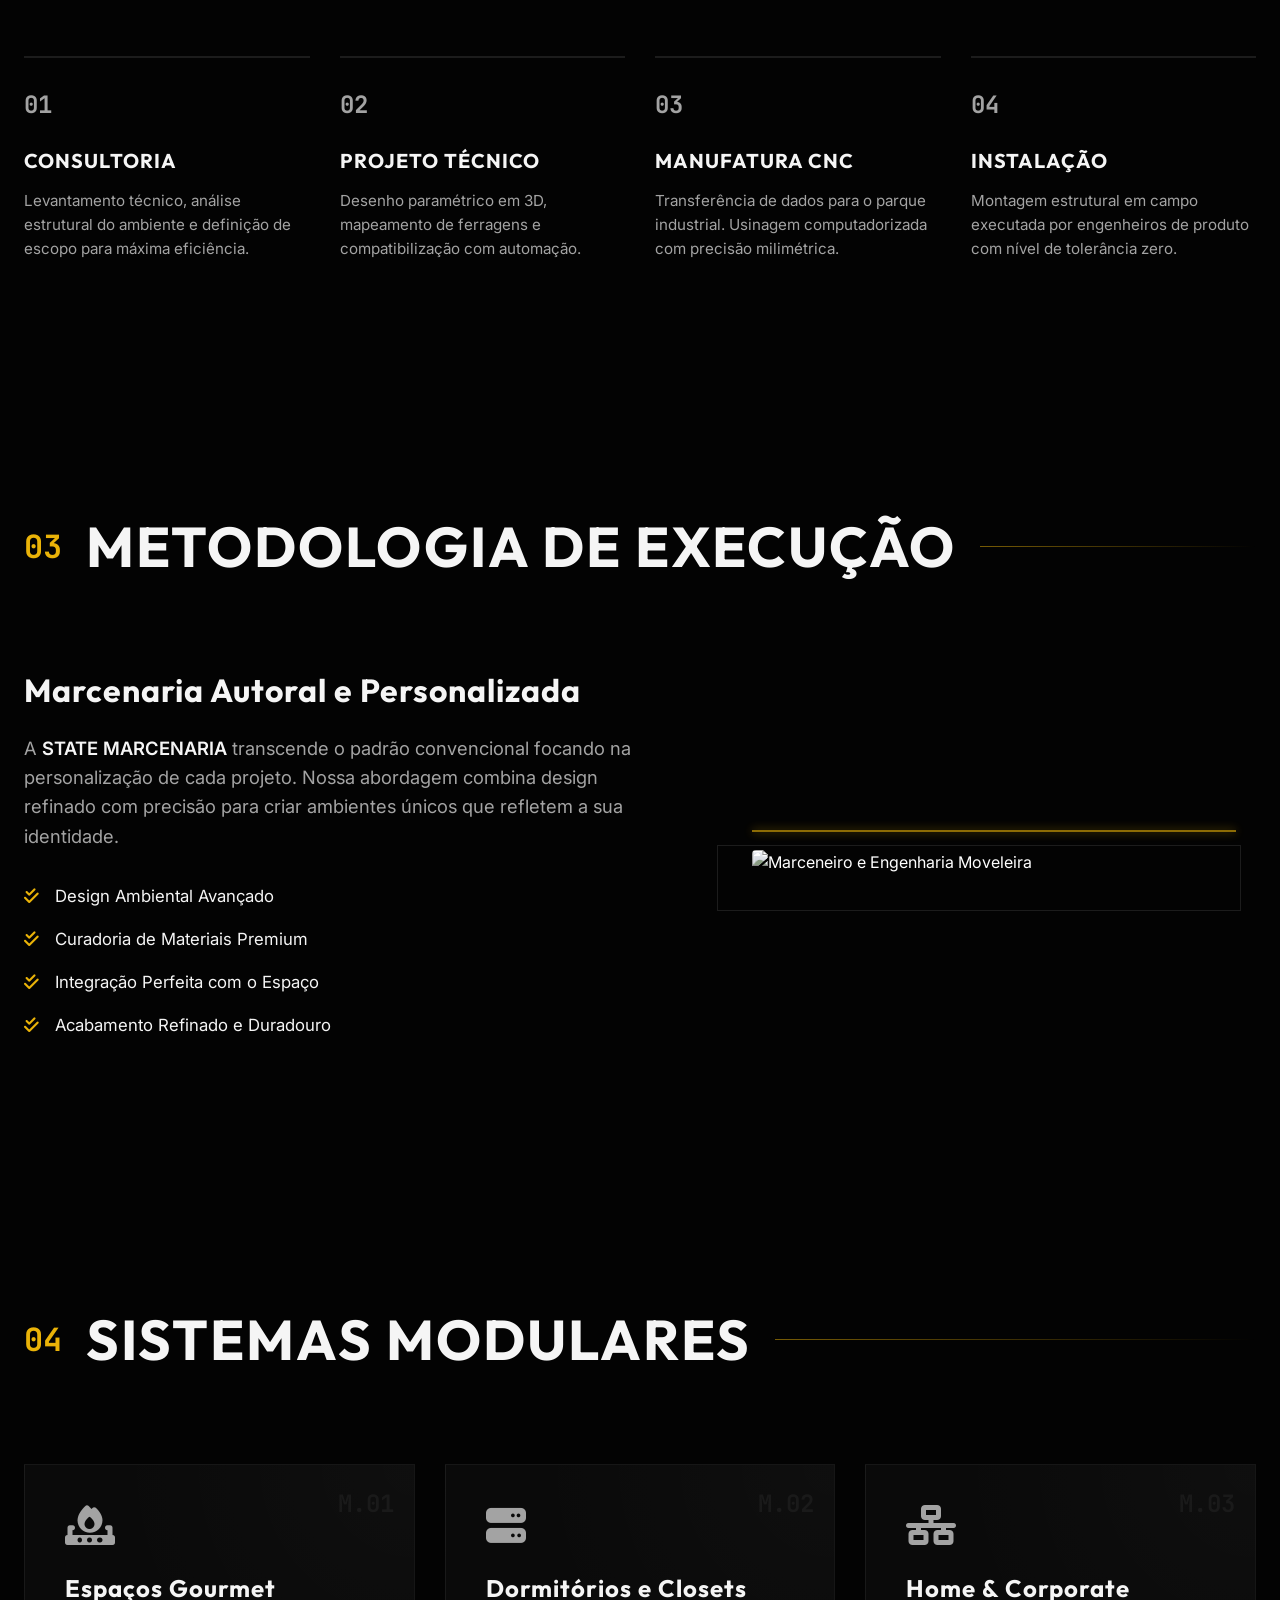
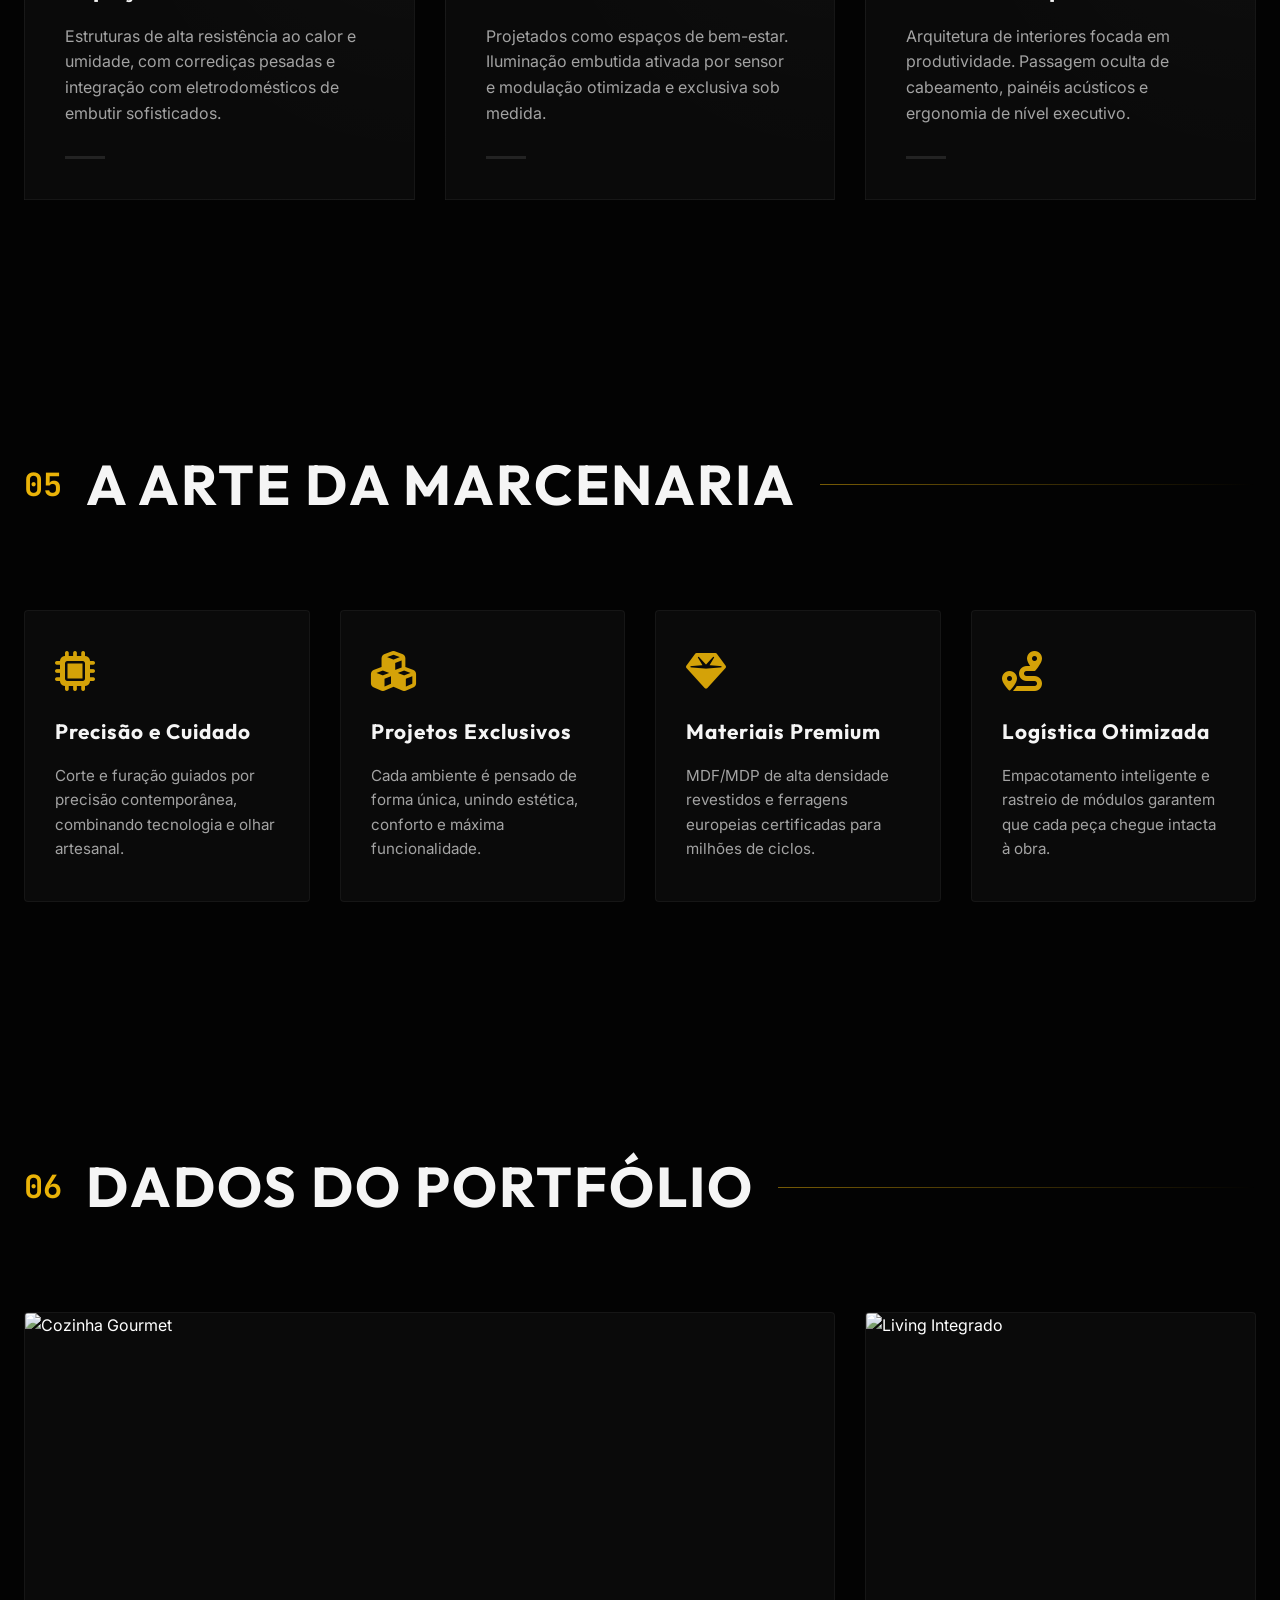
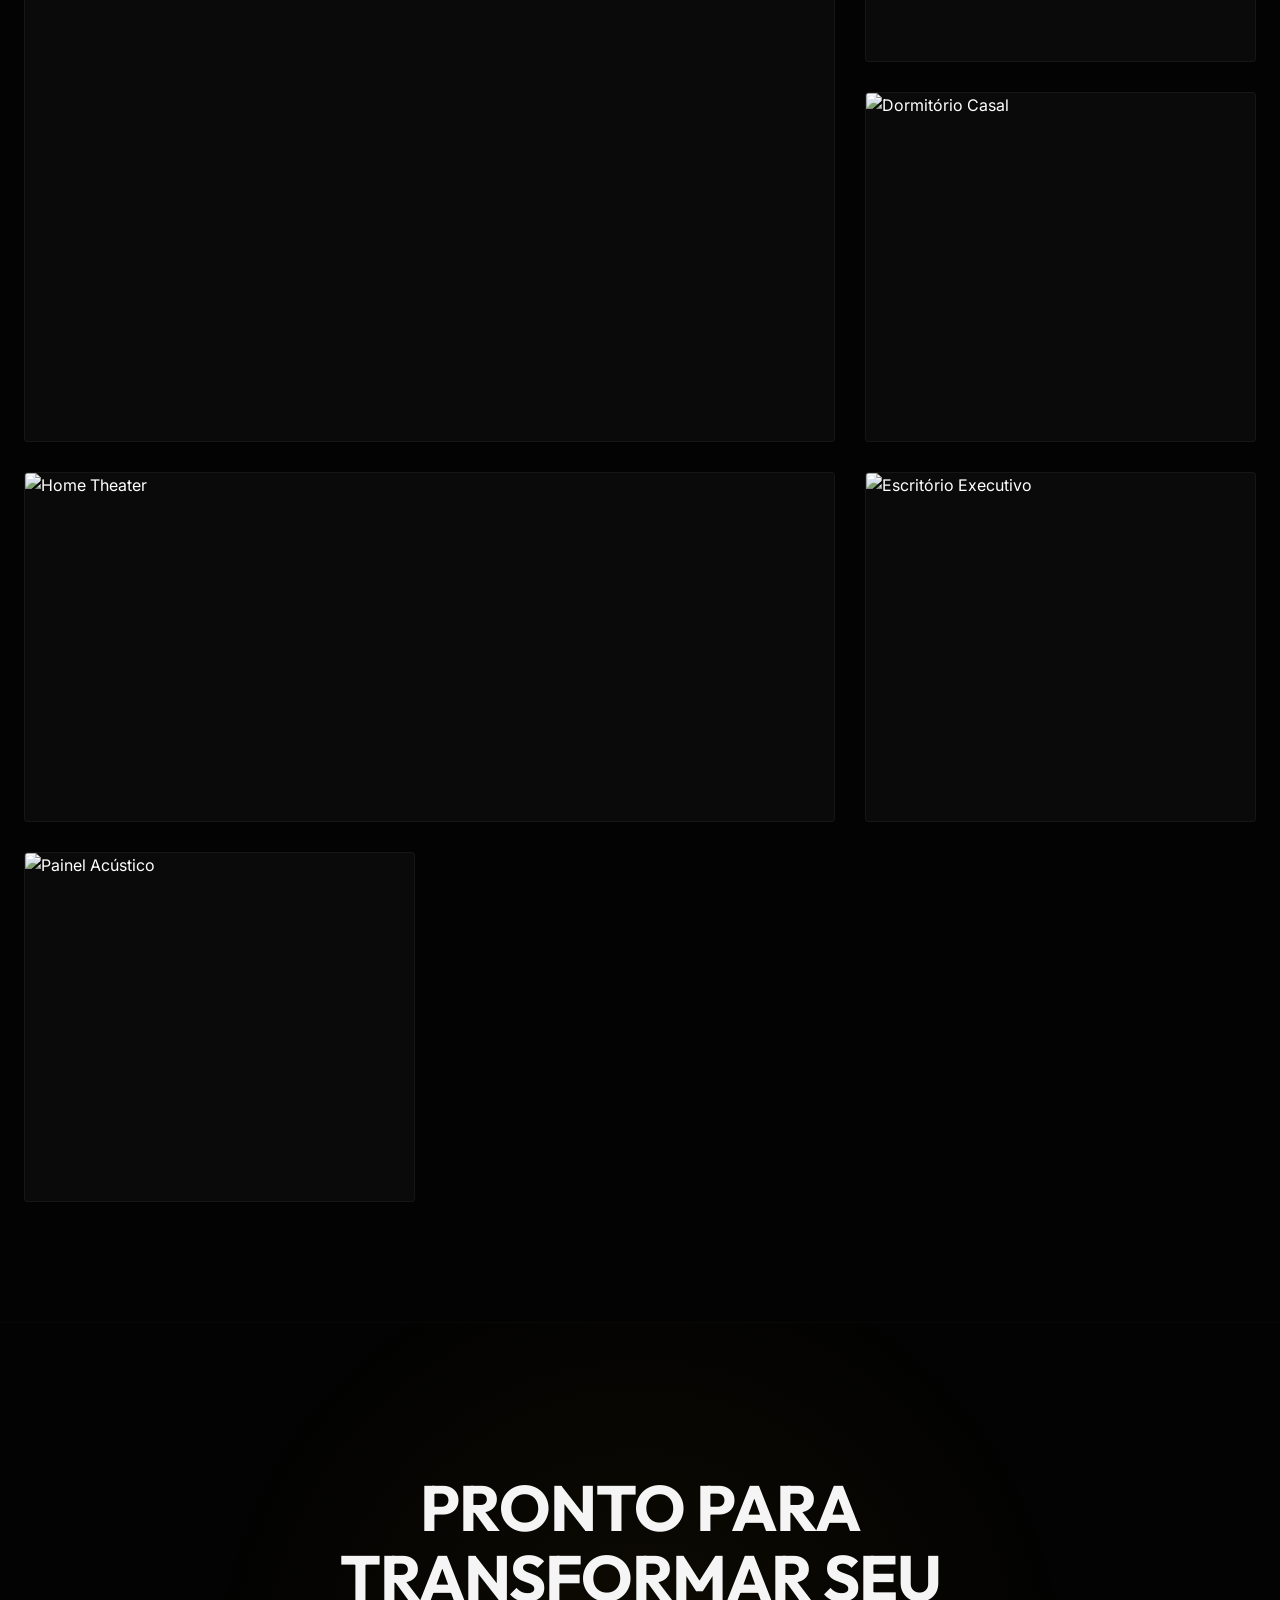
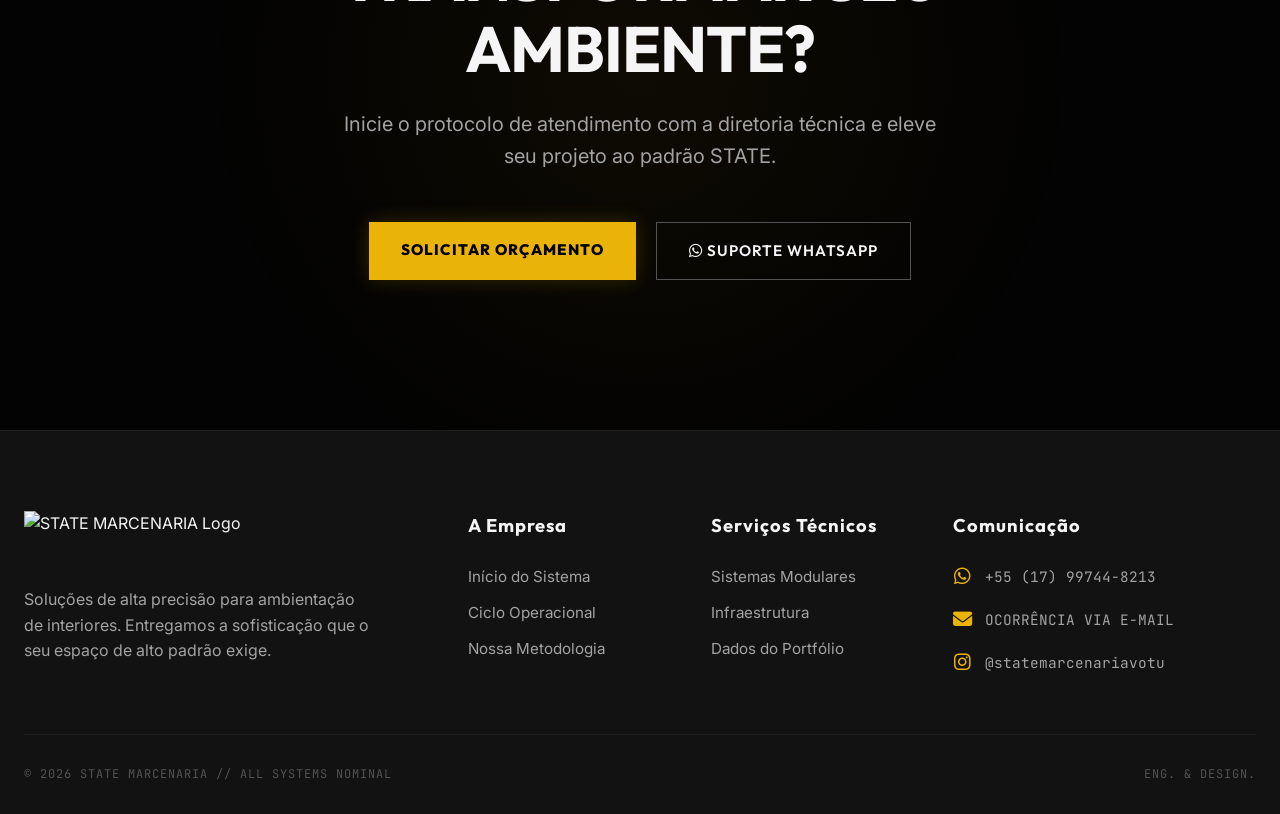
==== commit 38bda50e: "fix: resolve mobile layout overlaps and enhance hero visual impact" ====
--- a/index.html
+++ b/index.html
@@ -56,14 +56,15 @@
                 <div class="data-line"></div>
             </div>
             <div class="hero-data right-data">
-                <span class="data-text">STATUS: OPERACIONAL</span>
                 <div class="data-line"></div>
             </div>
+
+            <div class="hero-particles"></div>
 
             <div class="container hero-content-wrapper">
                 <div class="hero-typography">
                     <div class="tech-badge">AMBIENTAÇÃO DE ALTO PADRÃO</div>
-                    <h1 class="cinematic-title">STATE</h1>
+                    <img src="imgs/logo-state.png" alt="STATE MARCENARIA" class="hero-main-logo">
                     <h2 class="sub-title">ESPAÇOS ÚNICOS.<br>MARCENARIA AUTORAL.</h2>
                     <p class="hero-desc">Projetos exclusivos focados na transformação de espaços. Criamos soluções sob medida com design ambiental apurado para o seu conforto.</p>
                     
--- a/style.css
+++ b/style.css
@@ -430,12 +430,44 @@
     transform: translate(-50%, -50%);
     z-index: -1;
     pointer-events: none;
-    animation: pulse-hero-light 10s ease-in-out infinite alternate;
+    animation: pulse-hero-light 10s ease-in-out infinite alternate,
+               float-hero-light 15s ease-in-out infinite alternate;
 }
 
 @keyframes pulse-hero-light {
     0% { opacity: 0.4; transform: translate(-50%, -50%) scale(1); }
     100% { opacity: 0.8; transform: translate(-45%, -55%) scale(1.1); }
+}
+
+@keyframes float-hero-light {
+    0% { left: 20%; }
+    100% { left: 25%; top: 55%; }
+}
+
+/* Phase 6 Hero Additions */
+.hero-main-logo {
+    width: 100%;
+    max-width: 200px;
+    height: auto;
+    object-fit: contain;
+    margin-bottom: 25px;
+    filter: drop-shadow(0 0 10px rgba(234, 179, 8, 0.15));
+}
+
+.hero-particles {
+    position: absolute;
+    top: 0; left: 0; right: 0; bottom: 0;
+    pointer-events: none;
+    z-index: 0;
+    overflow: hidden;
+    background-image: radial-gradient(circle, rgba(255,255,255,0.03) 1px, transparent 1px);
+    background-size: 40px 40px;
+    animation: floating-grid 30s linear infinite;
+}
+
+@keyframes floating-grid {
+    0% { background-position: 0px 0px; }
+    100% { background-position: 40px 40px; }
 }
 
 .tech-badge {
@@ -655,12 +687,19 @@
     }
     .process-step {
         padding-top: 0;
-        padding-left: 50px;
+        padding-left: 60px;
+        min-height: 80px;
     }
     .step-marker {
         position: absolute;
         top: 0;
         left: 0;
+        width: 42px;
+        text-align: center;
+        background: var(--bg-surface);
+        padding: 5px 0;
+        margin-bottom: 0;
+        z-index: 2;
     }
 }
 
@@ -1429,4 +1468,10 @@
         width: 100%;
         text-align: center;
     }
+    .hero-main-logo { max-width: 160px; }
+}
+
+/* Phase 6 Global Enhancements */
+.btn-solid-yellow:hover {
+    box-shadow: 0 10px 30px rgba(234, 179, 8, 0.5), 0 0 15px rgba(234, 179, 8, 0.6) !important;
 }
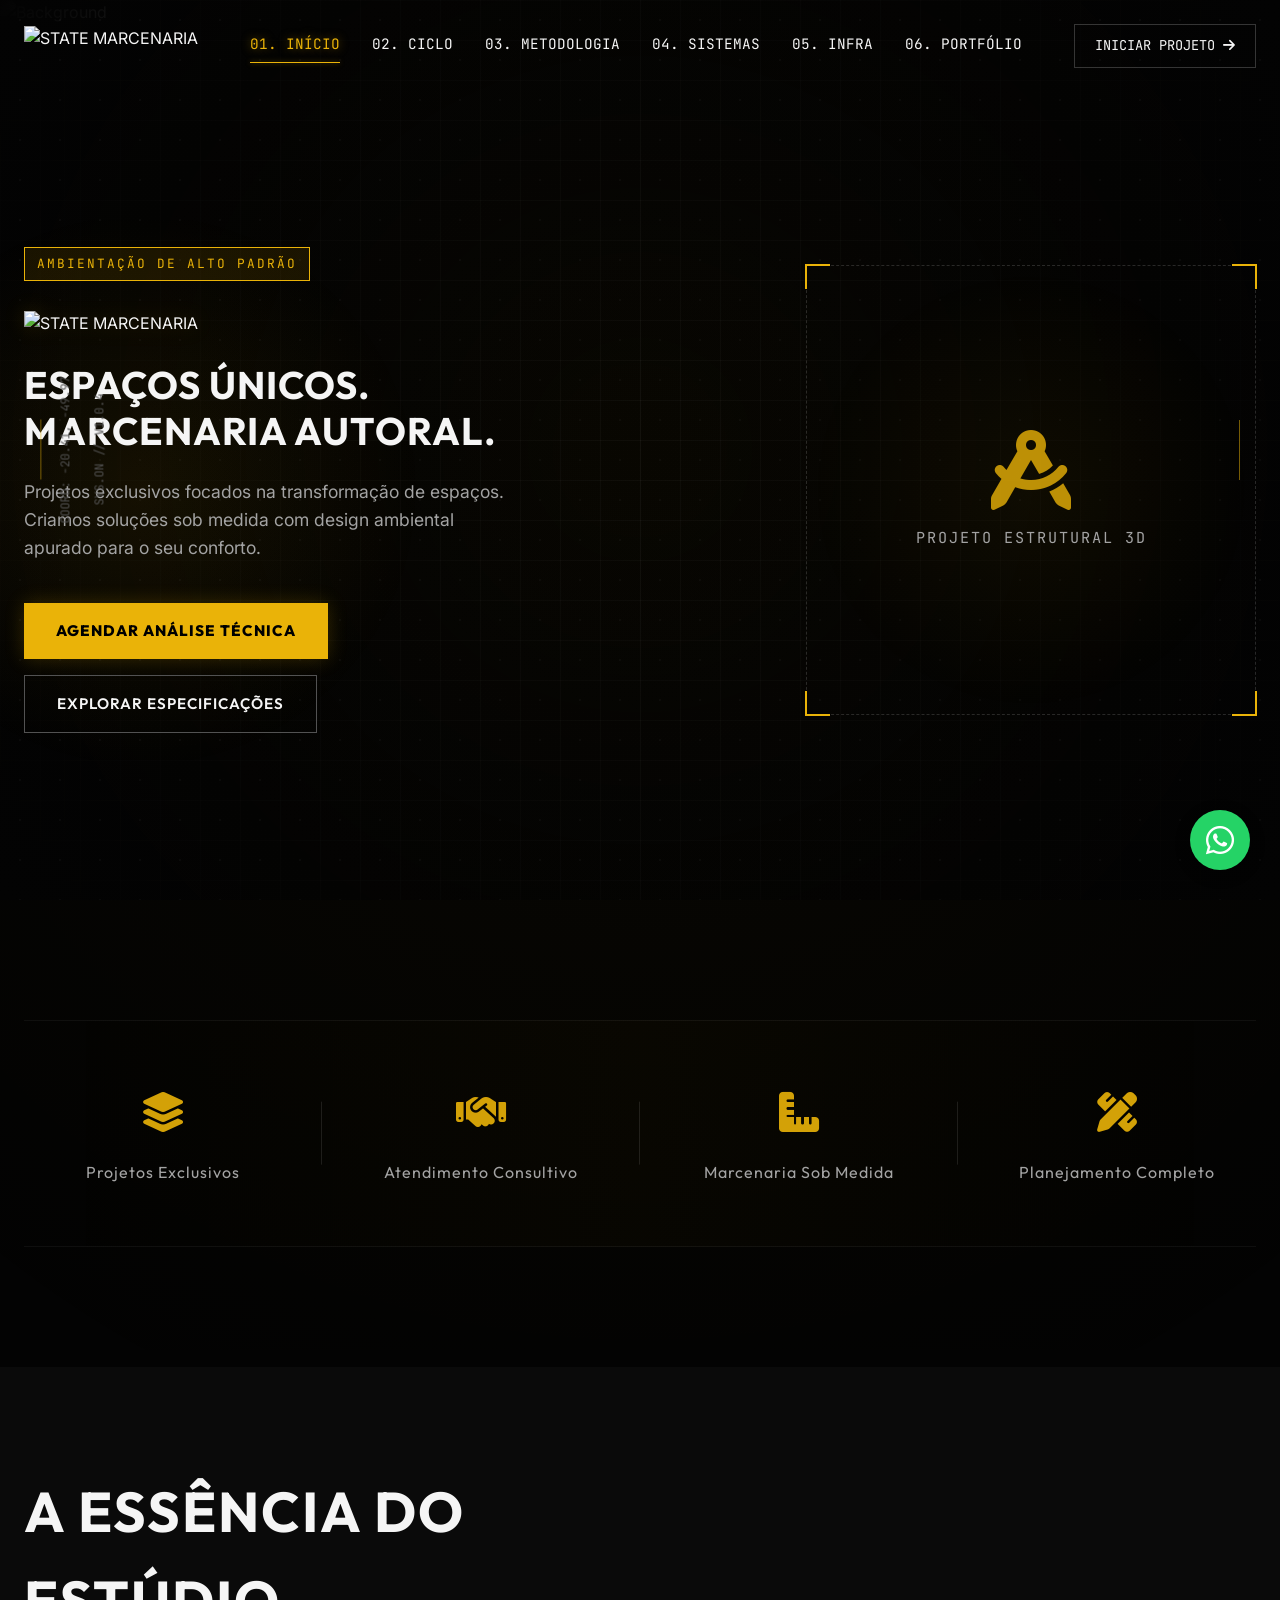
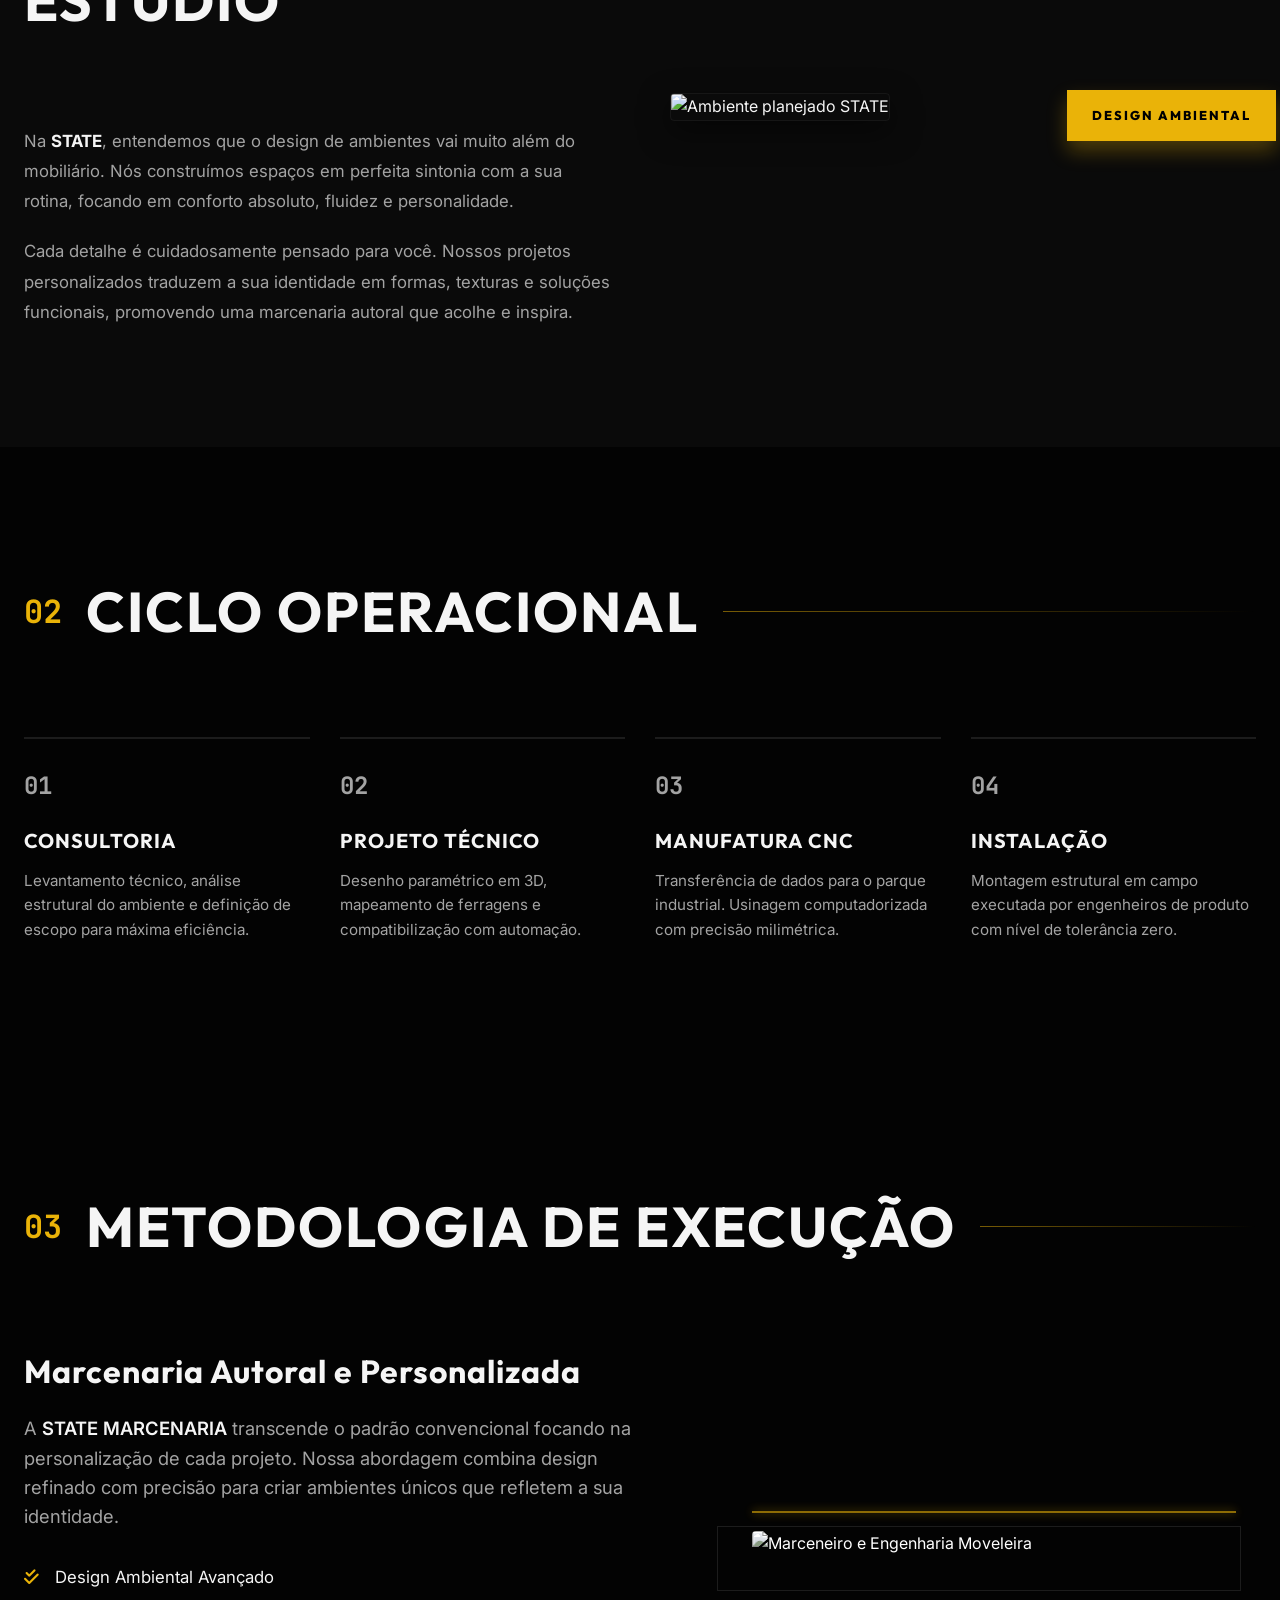
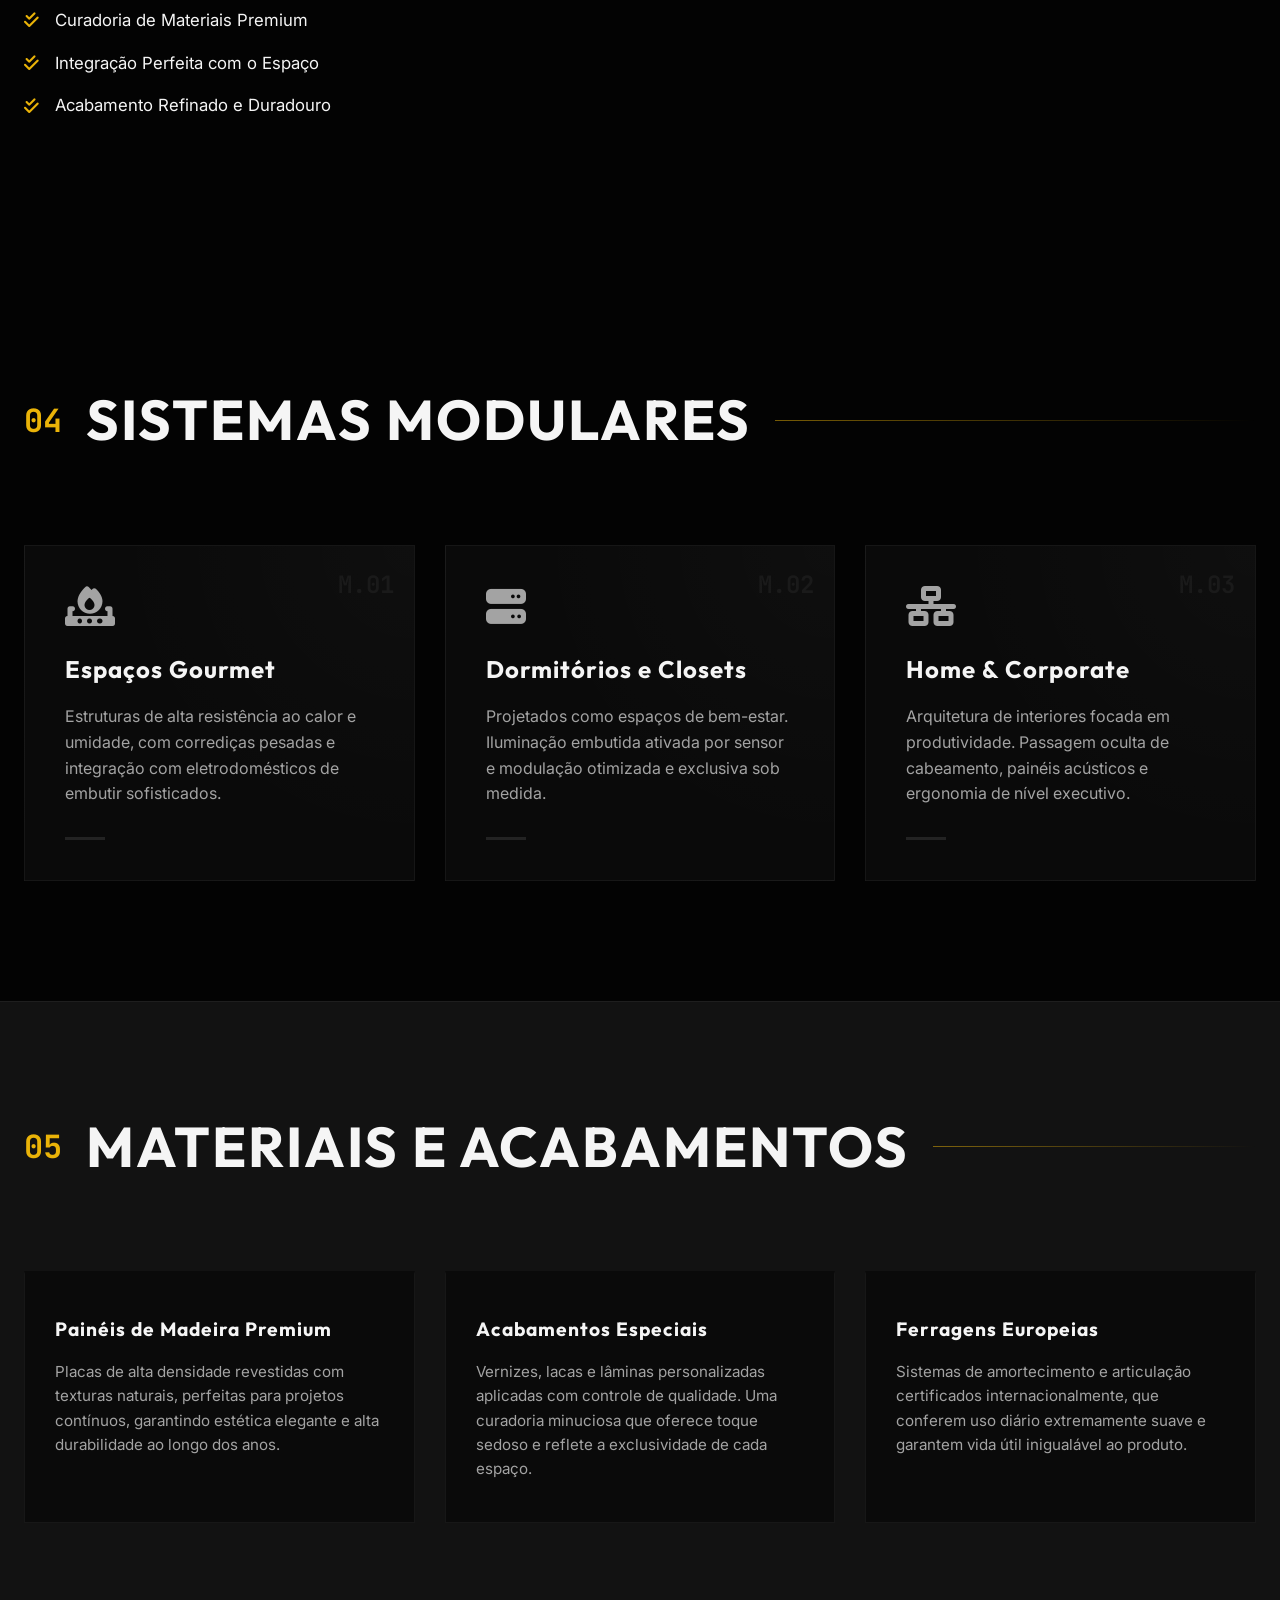
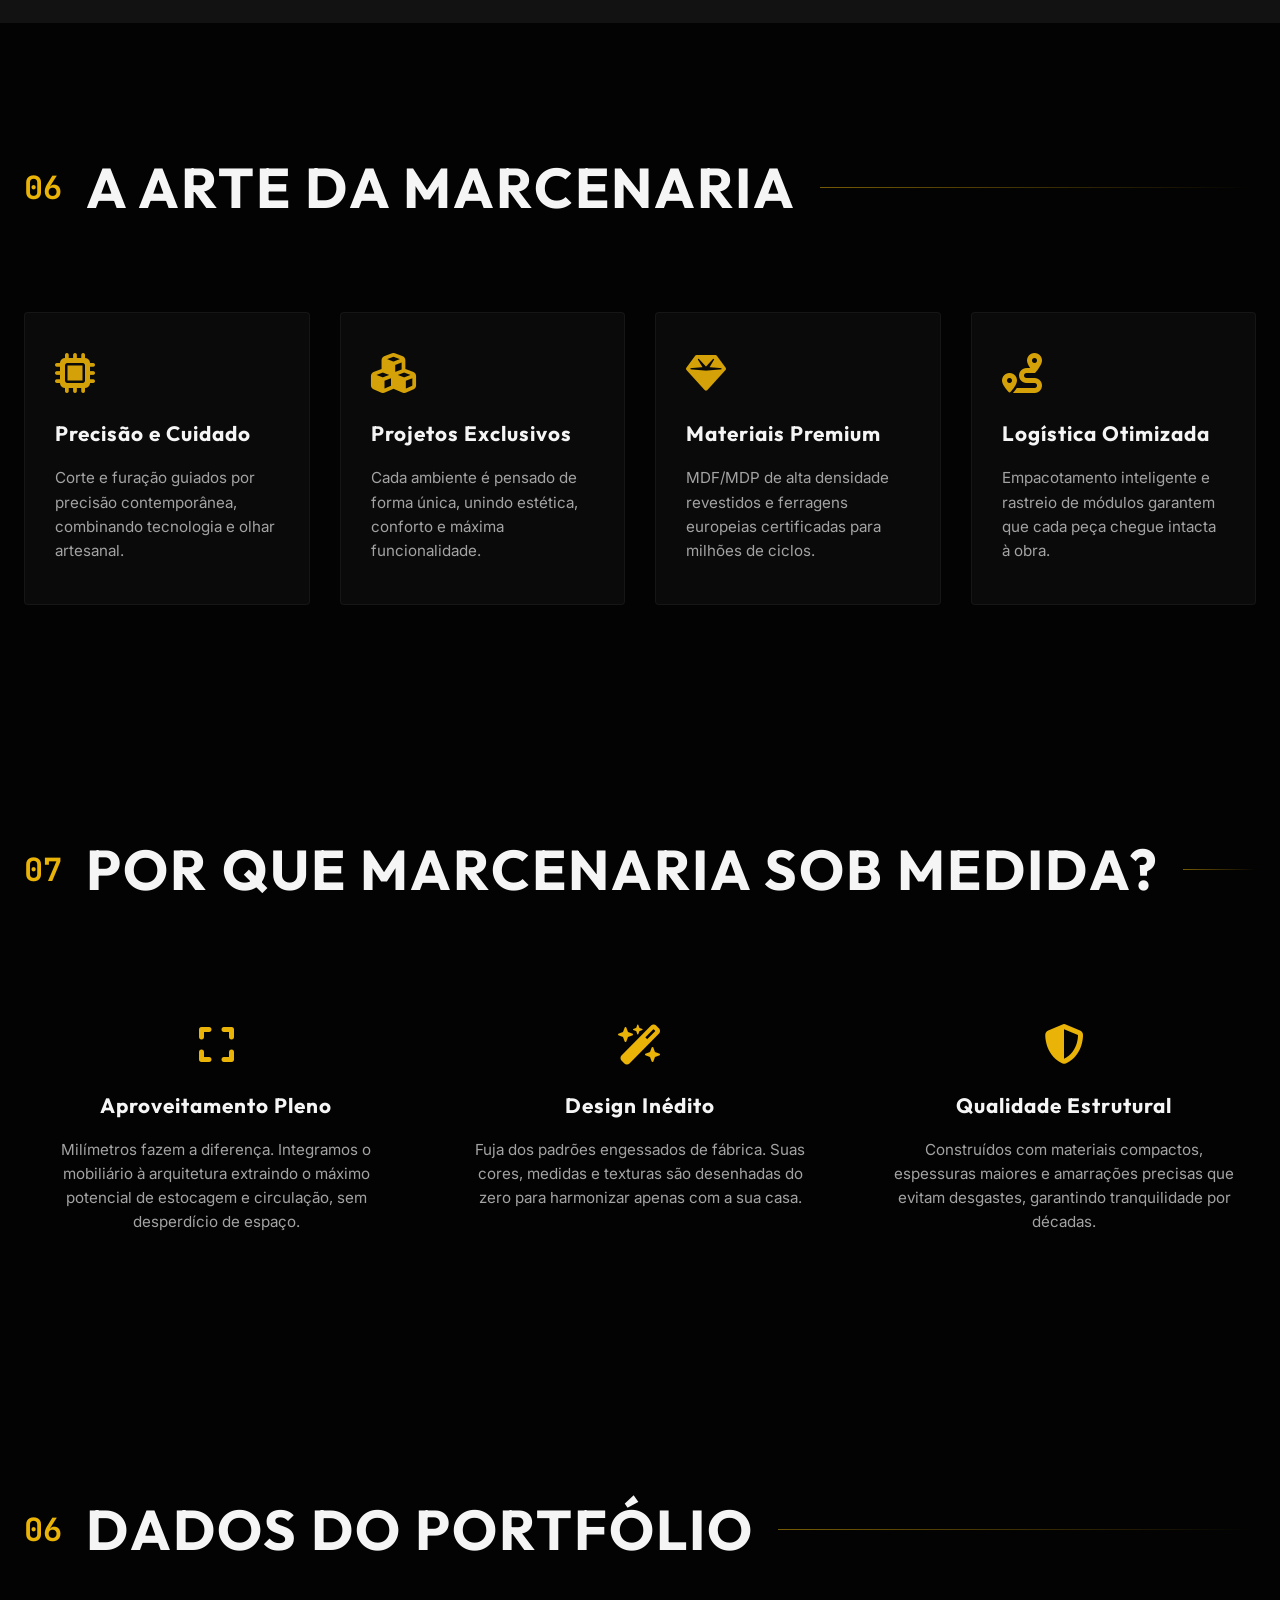
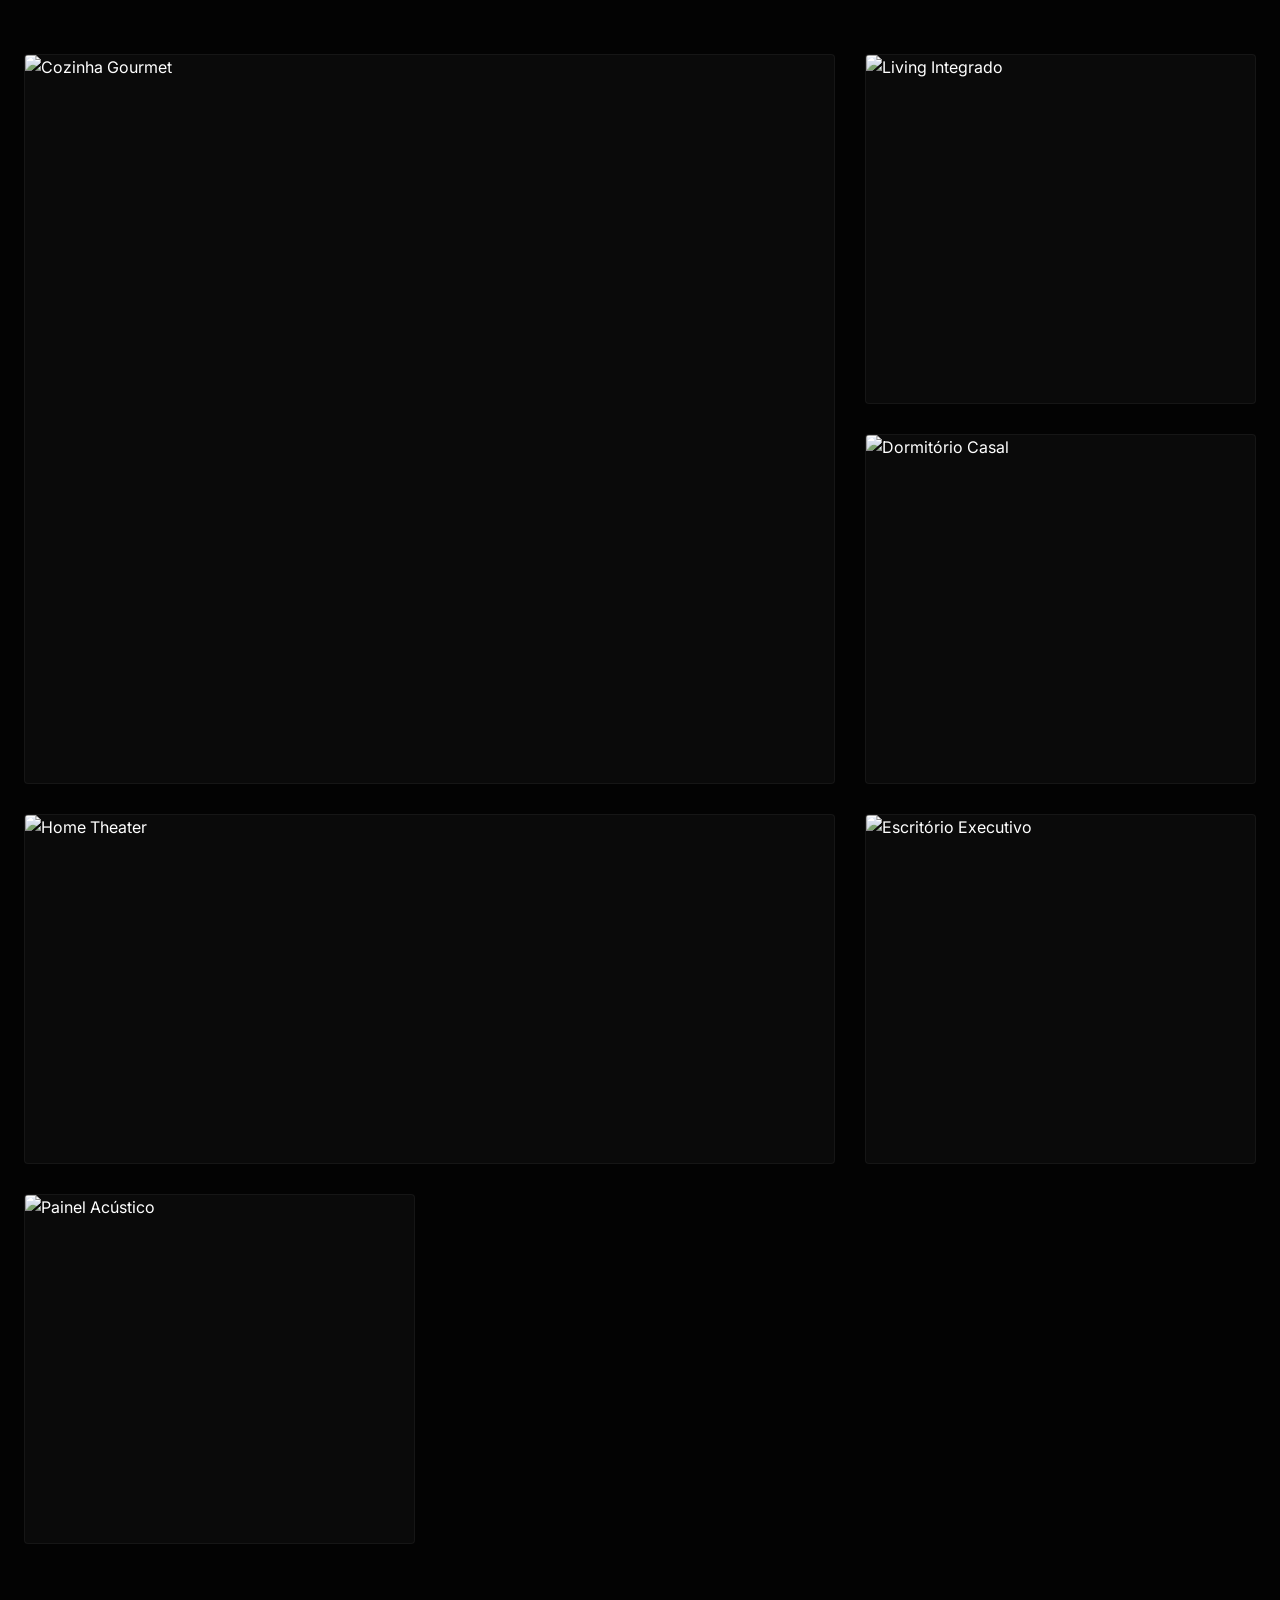
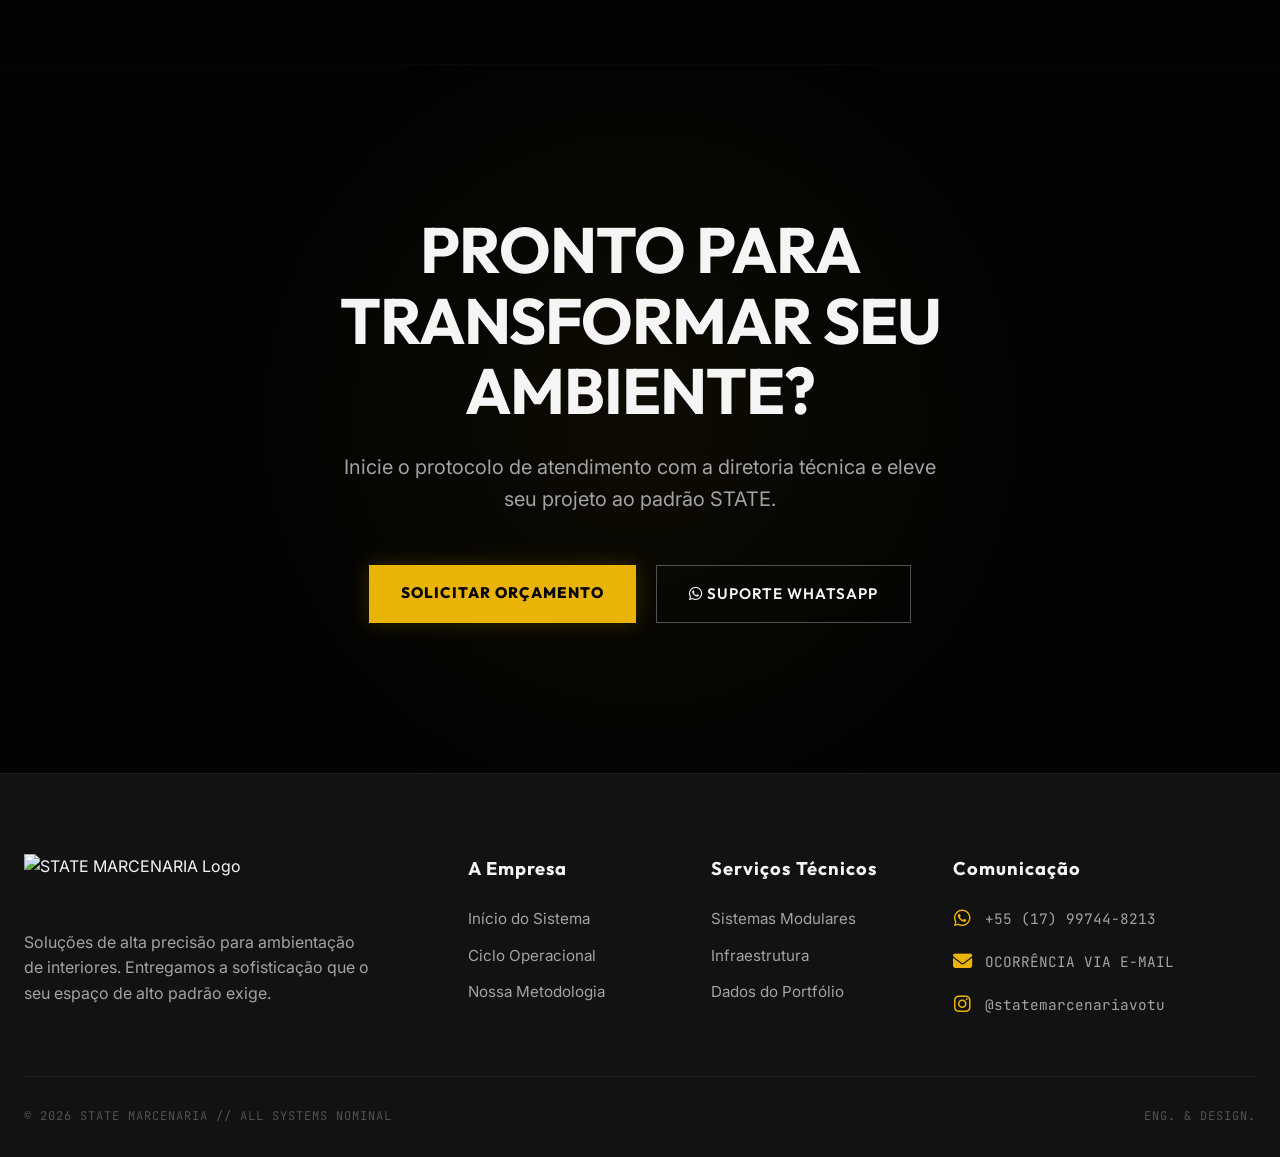
==== commit 344dc340: "feat: add About, Materials, and Custom Furniture sections; improve nav contrast" ====
--- a/index.html
+++ b/index.html
@@ -117,6 +117,30 @@
             </div>
         </section>
 
+        <!-- About Section -->
+        <section id="about" class="section-about">
+            <div class="container">
+                <div class="about-grid">
+                    <div class="about-text reveal-left">
+                        <div class="section-header">
+                            <h2 class="section-title">A ESSÊNCIA DO ESTÚDIO</h2>
+                            <div class="header-line"></div>
+                        </div>
+                        <p class="about-desc">
+                            Na <strong>STATE</strong>, entendemos que o design de ambientes vai muito além do mobiliário. Nós construímos espaços em perfeita sintonia com a sua rotina, focando em conforto absoluto, fluidez e personalidade.
+                        </p>
+                        <p class="about-desc">
+                            Cada detalhe é cuidadosamente pensado para você. Nossos projetos personalizados traduzem a sua identidade em formas, texturas e soluções funcionais, promovendo uma marcenaria autoral que acolhe e inspira.
+                        </p>
+                    </div>
+                    <div class="about-image reveal-right">
+                        <img src="https://images.unsplash.com/photo-1600585154340-be6161a56a0c?q=80&w=800&auto=format&fit=crop" alt="Ambiente planejado STATE" class="img-fluid styled-img">
+                        <div class="floating-badge">DESIGN AMBIENTAL</div>
+                    </div>
+                </div>
+            </div>
+        </section>
+
         <!-- Process Section -->
         <section id="process" class="section-process">
             <div class="container">
@@ -220,11 +244,37 @@
             </div>
         </section>
 
+        <!-- Materials Section -->
+        <section id="materials" class="section-materials">
+            <div class="container">
+                <div class="section-header reveal-up">
+                    <span class="tech-number">05</span>
+                    <h2 class="section-title">MATERIAIS E ACABAMENTOS</h2>
+                    <div class="header-line"></div>
+                </div>
+
+                <div class="materials-flex">
+                    <div class="material-block reveal-left">
+                        <h4>Painéis de Madeira Premium</h4>
+                        <p>Placas de alta densidade revestidas com texturas naturais, perfeitas para projetos contínuos, garantindo estética elegante e alta durabilidade ao longo dos anos.</p>
+                    </div>
+                    <div class="material-block reveal-up" style="transition-delay: 0.1s;">
+                        <h4>Acabamentos Especiais</h4>
+                        <p>Vernizes, lacas e lâminas personalizadas aplicadas com controle de qualidade. Uma curadoria minuciosa que oferece toque sedoso e reflete a exclusividade de cada espaço.</p>
+                    </div>
+                    <div class="material-block reveal-right" style="transition-delay: 0.2s;">
+                        <h4>Ferragens Europeias</h4>
+                        <p>Sistemas de amortecimento e articulação certificados internacionalmente, que conferem uso diário extremamente suave e garantem vida útil inigualável ao produto.</p>
+                    </div>
+                </div>
+            </div>
+        </section>
+
         <!-- Technology Section -->
         <section id="technology" class="section-technology">
             <div class="container">
                 <div class="section-header reveal-up">
-                    <span class="tech-number">05</span>
+                    <span class="tech-number">06</span>
                     <h2 class="section-title">A ARTE DA MARCENARIA</h2>
                     <div class="header-line"></div>
                 </div>
@@ -249,6 +299,35 @@
                         <i class="fa-solid fa-route tech-icon"></i>
                         <h4>Logística Otimizada</h4>
                         <p>Empacotamento inteligente e rastreio de módulos garantem que cada peça chegue intacta à obra.</p>
+                    </div>
+                </div>
+            </div>
+        </section>
+
+        <!-- Why Custom Section -->
+        <section id="why-custom" class="section-why-custom">
+            <div class="container">
+                <div class="section-header reveal-up">
+                    <span class="tech-number">07</span>
+                    <h2 class="section-title">POR QUE MARCENARIA SOB MEDIDA?</h2>
+                    <div class="header-line"></div>
+                </div>
+
+                <div class="why-custom-grid">
+                    <div class="reason-card reveal-up">
+                        <i class="fa-solid fa-expand reason-icon"></i>
+                        <h4>Aproveitamento Pleno</h4>
+                        <p>Milímetros fazem a diferença. Integramos o mobiliário à arquitetura extraindo o máximo potencial de estocagem e circulação, sem desperdício de espaço.</p>
+                    </div>
+                    <div class="reason-card reveal-up" style="transition-delay: 0.1s;">
+                        <i class="fa-solid fa-wand-magic-sparkles reason-icon"></i>
+                        <h4>Design Inédito</h4>
+                        <p>Fuja dos padrões engessados de fábrica. Suas cores, medidas e texturas são desenhadas do zero para harmonizar apenas com a sua casa.</p>
+                    </div>
+                    <div class="reason-card reveal-up" style="transition-delay: 0.2s;">
+                        <i class="fa-solid fa-shield-halved reason-icon"></i>
+                        <h4>Qualidade Estrutural</h4>
+                        <p>Construídos com materiais compactos, espessuras maiores e amarrações precisas que evitam desgastes, garantindo tranquilidade por décadas.</p>
                     </div>
                 </div>
             </div>
--- a/style.css
+++ b/style.css
@@ -293,10 +293,11 @@
 
 .n-link {
     font-family: var(--font-mono);
-    font-size: 0.8rem;
-    color: var(--text-muted);
+    font-size: 0.9rem;
+    color: var(--text-primary);
     position: relative;
     padding-bottom: 4px;
+    transition: var(--transition-smooth);
 }
 
 .n-link::after {
@@ -308,10 +309,12 @@
     height: 1px;
     background: var(--brand-yellow);
     transition: var(--transition-smooth);
+    box-shadow: 0 0 5px rgba(234, 179, 8, 0.5);
 }
 
 .n-link.active, .n-link:hover {
     color: var(--brand-yellow);
+    text-shadow: 0 0 10px rgba(234, 179, 8, 0.5);
 }
 
 .n-link.active::after, .n-link:hover::after {
@@ -1474,4 +1477,137 @@
 /* Phase 6 Global Enhancements */
 .btn-solid-yellow:hover {
     box-shadow: 0 10px 30px rgba(234, 179, 8, 0.5), 0 0 15px rgba(234, 179, 8, 0.6) !important;
+}
+
+/* Phase 7 Content Expansions */
+
+/* About Section */
+.section-about {
+    padding: 100px 0;
+    background: var(--bg-surface);
+}
+
+.about-grid {
+    display: grid;
+    grid-template-columns: 1fr 1fr;
+    gap: 60px;
+    align-items: center;
+}
+
+.about-desc {
+    color: var(--text-secondary);
+    font-size: 1.05rem;
+    line-height: 1.8;
+    margin-bottom: 20px;
+}
+
+.about-desc strong, .about-desc em {
+    color: var(--text-primary);
+}
+
+.about-image {
+    position: relative;
+}
+
+.styled-img {
+    border-radius: 4px;
+    box-shadow: 0 10px 30px rgba(0,0,0,0.5);
+    border: 1px solid rgba(255,255,255,0.05);
+}
+
+.floating-badge {
+    position: absolute;
+    bottom: -20px;
+    right: -20px;
+    background: var(--brand-yellow);
+    color: var(--text-dark);
+    padding: 15px 25px;
+    font-family: var(--font-head);
+    font-weight: 800;
+    letter-spacing: 2px;
+    font-size: 0.8rem;
+    box-shadow: 0 10px 20px rgba(234, 179, 8, 0.3);
+}
+
+/* Materials Section */
+.section-materials {
+    padding: 100px 0;
+    background: var(--bg-surface-light);
+    border-top: 1px solid rgba(255,255,255,0.05);
+}
+
+.materials-flex {
+    display: grid;
+    grid-template-columns: repeat(3, 1fr);
+    gap: 30px;
+}
+
+.material-block {
+    background: var(--bg-surface);
+    padding: 40px 30px;
+    border: 1px solid rgba(255,255,255,0.05);
+    transition: var(--transition-smooth);
+    border-top: 3px solid transparent;
+}
+
+.material-block:hover {
+    border-top-color: var(--brand-yellow);
+    transform: translateY(-10px);
+    box-shadow: 0 15px 30px rgba(0,0,0,0.3);
+}
+
+.material-block h4 {
+    font-family: var(--font-head);
+    font-size: 1.2rem;
+    color: var(--text-primary);
+    margin-bottom: 15px;
+}
+
+.material-block p {
+    color: var(--text-secondary);
+    font-size: 0.95rem;
+    line-height: 1.6;
+}
+
+/* Why Custom Section */
+.section-why-custom {
+    padding: 100px 0;
+    background: var(--bg-dark);
+}
+
+.why-custom-grid {
+    display: grid;
+    grid-template-columns: repeat(3, 1fr);
+    gap: 40px;
+}
+
+.reason-card {
+    text-align: center;
+    padding: 30px 20px;
+}
+
+.reason-icon {
+    font-size: 2.5rem;
+    color: var(--brand-yellow);
+    margin-bottom: 25px;
+}
+
+.reason-card h4 {
+    font-family: var(--font-head);
+    font-size: 1.3rem;
+    margin-bottom: 15px;
+    color: var(--text-primary);
+}
+
+.reason-card p {
+    color: var(--text-secondary);
+    line-height: 1.6;
+    font-size: 0.95rem;
+}
+
+/* Phase 7 Media Queries */
+@media (max-width: 1024px) {
+    .about-grid { grid-template-columns: 1fr; gap: 40px; }
+    .materials-flex, .why-custom-grid { grid-template-columns: 1fr; }
+    .floating-badge { right: 20px; bottom: 20px; }
 }
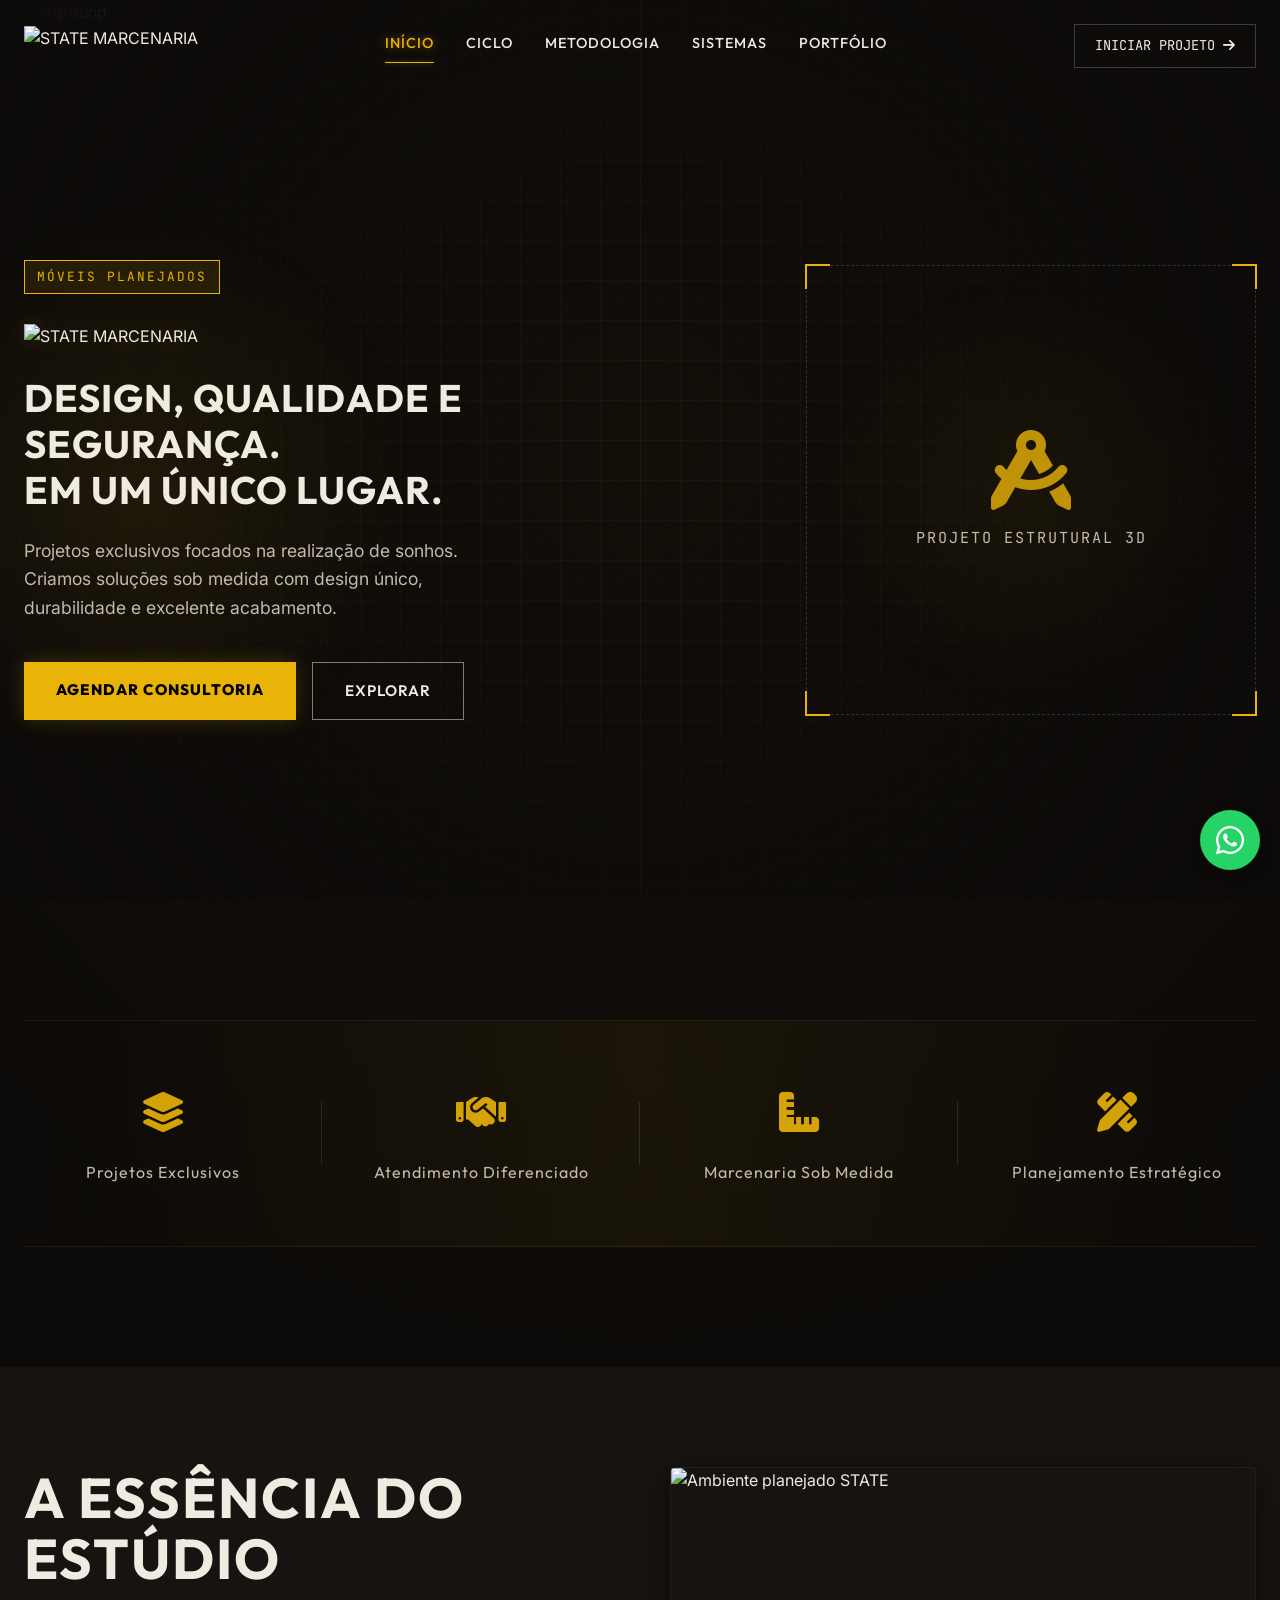
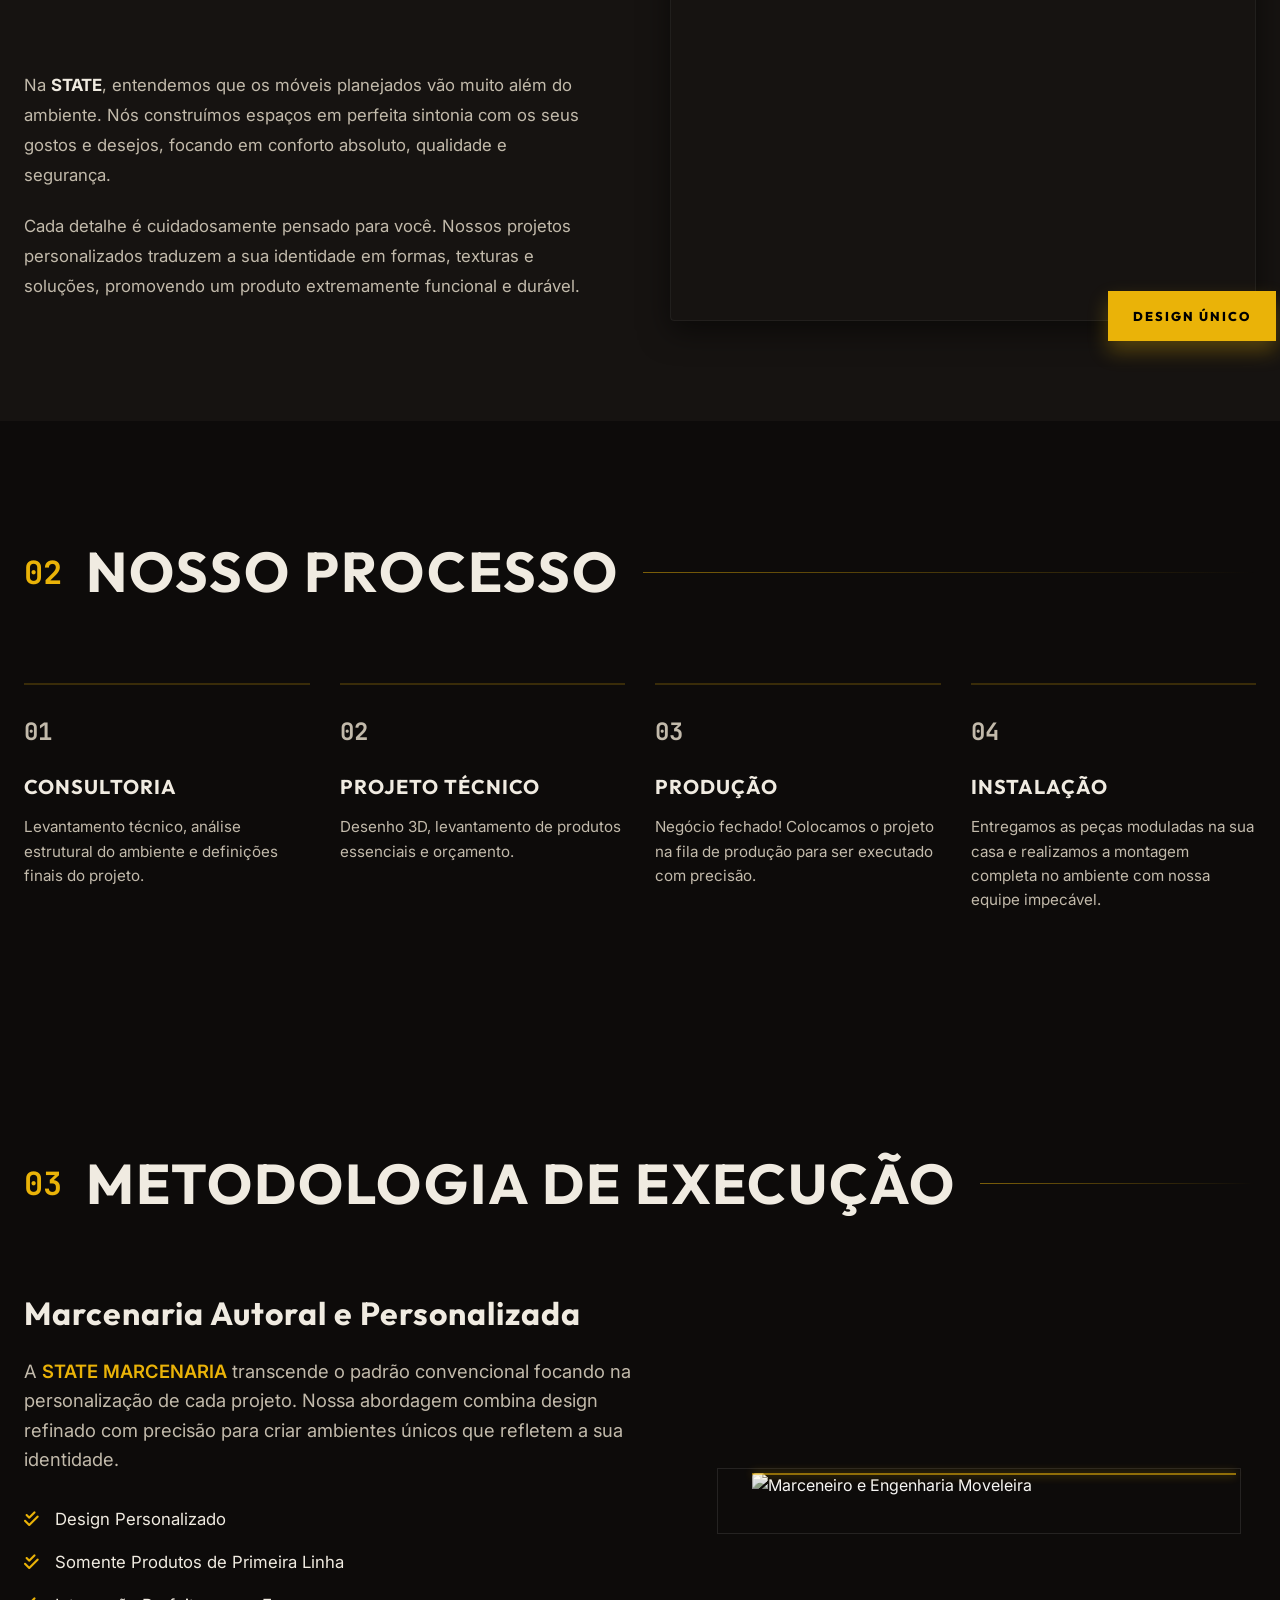
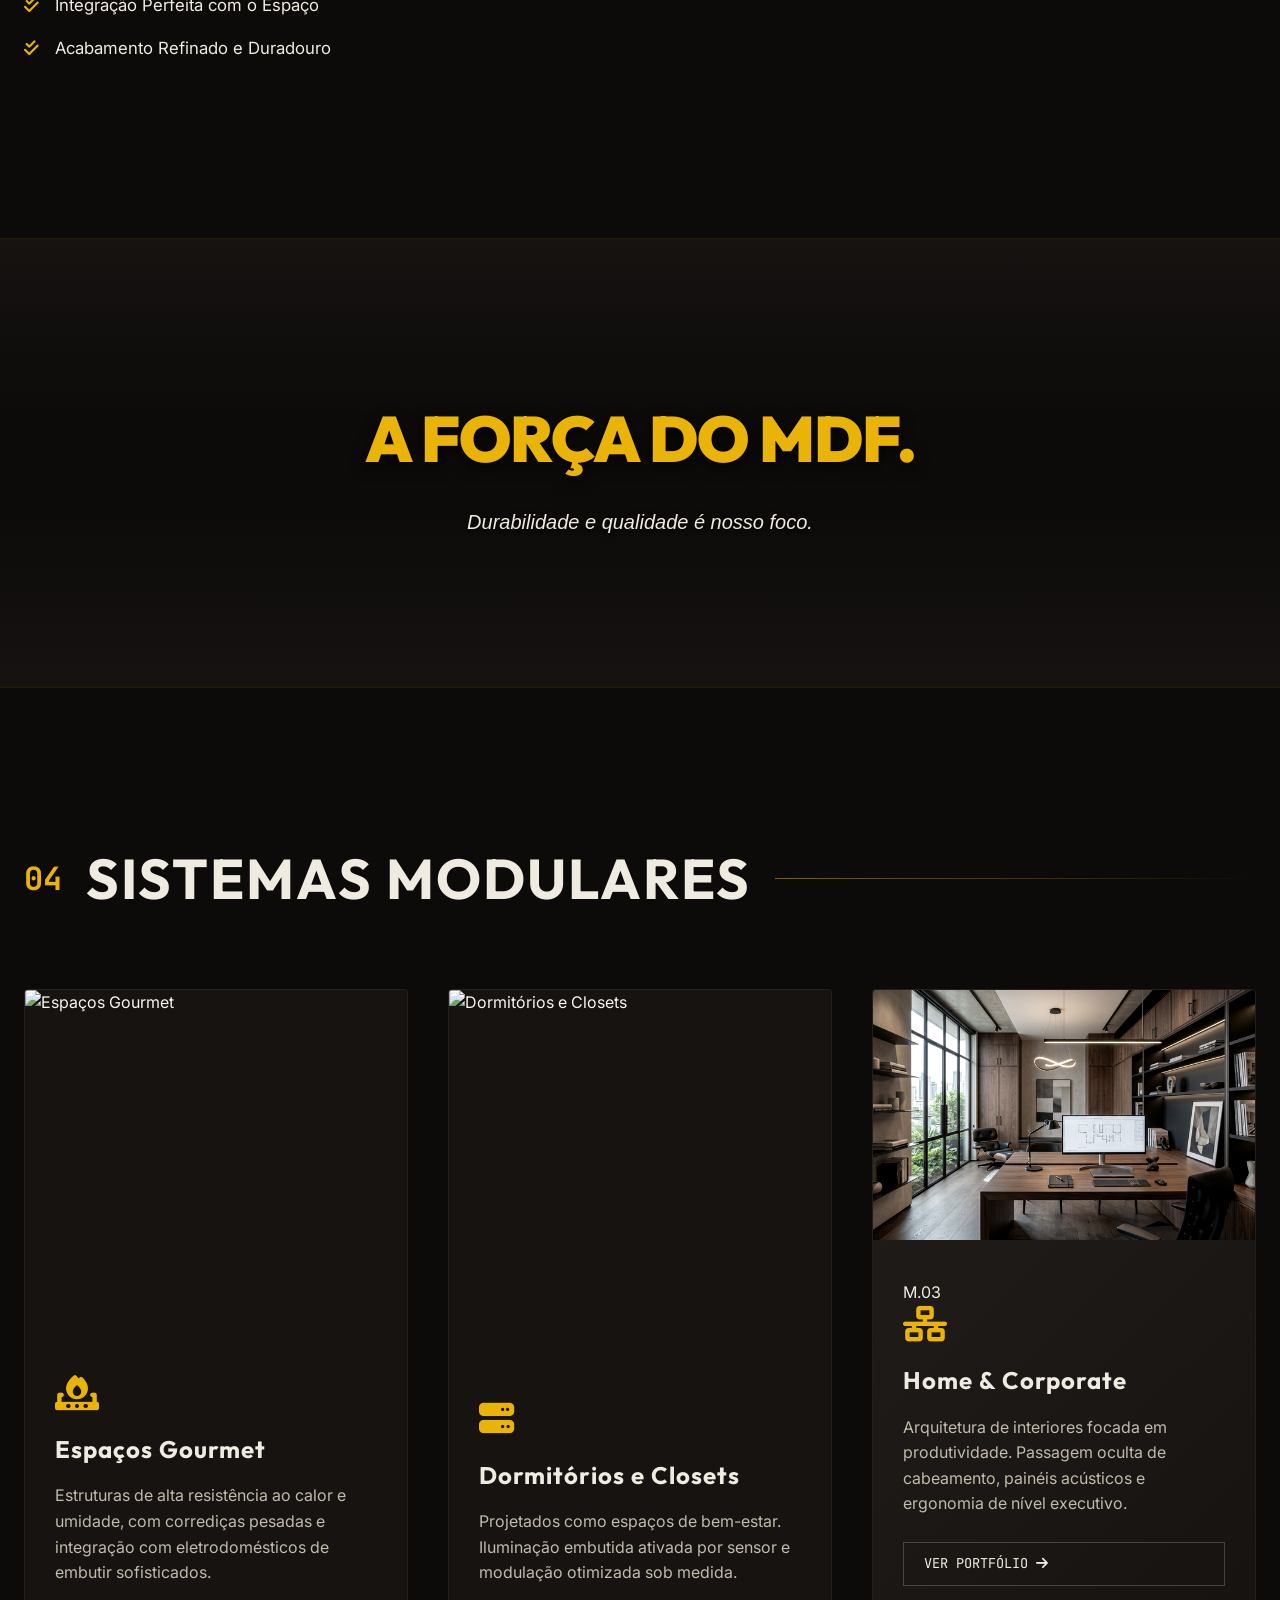
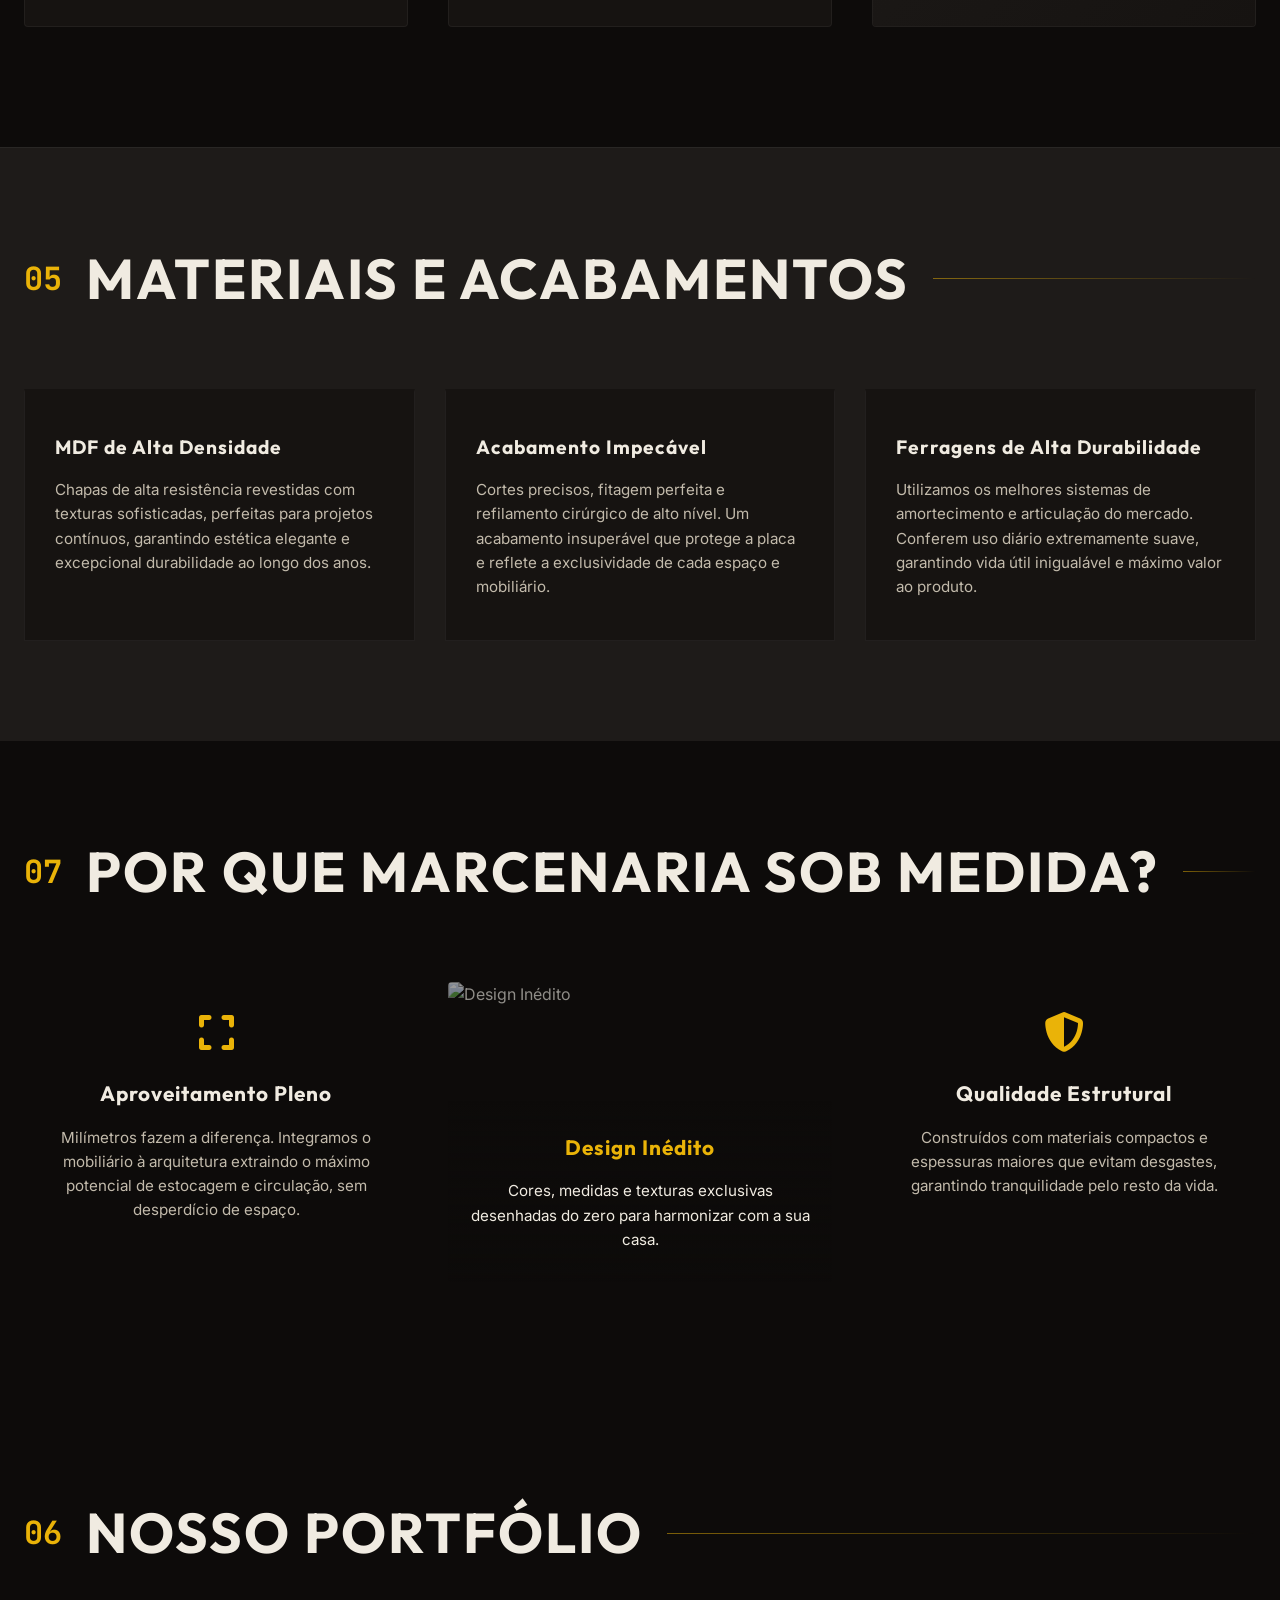
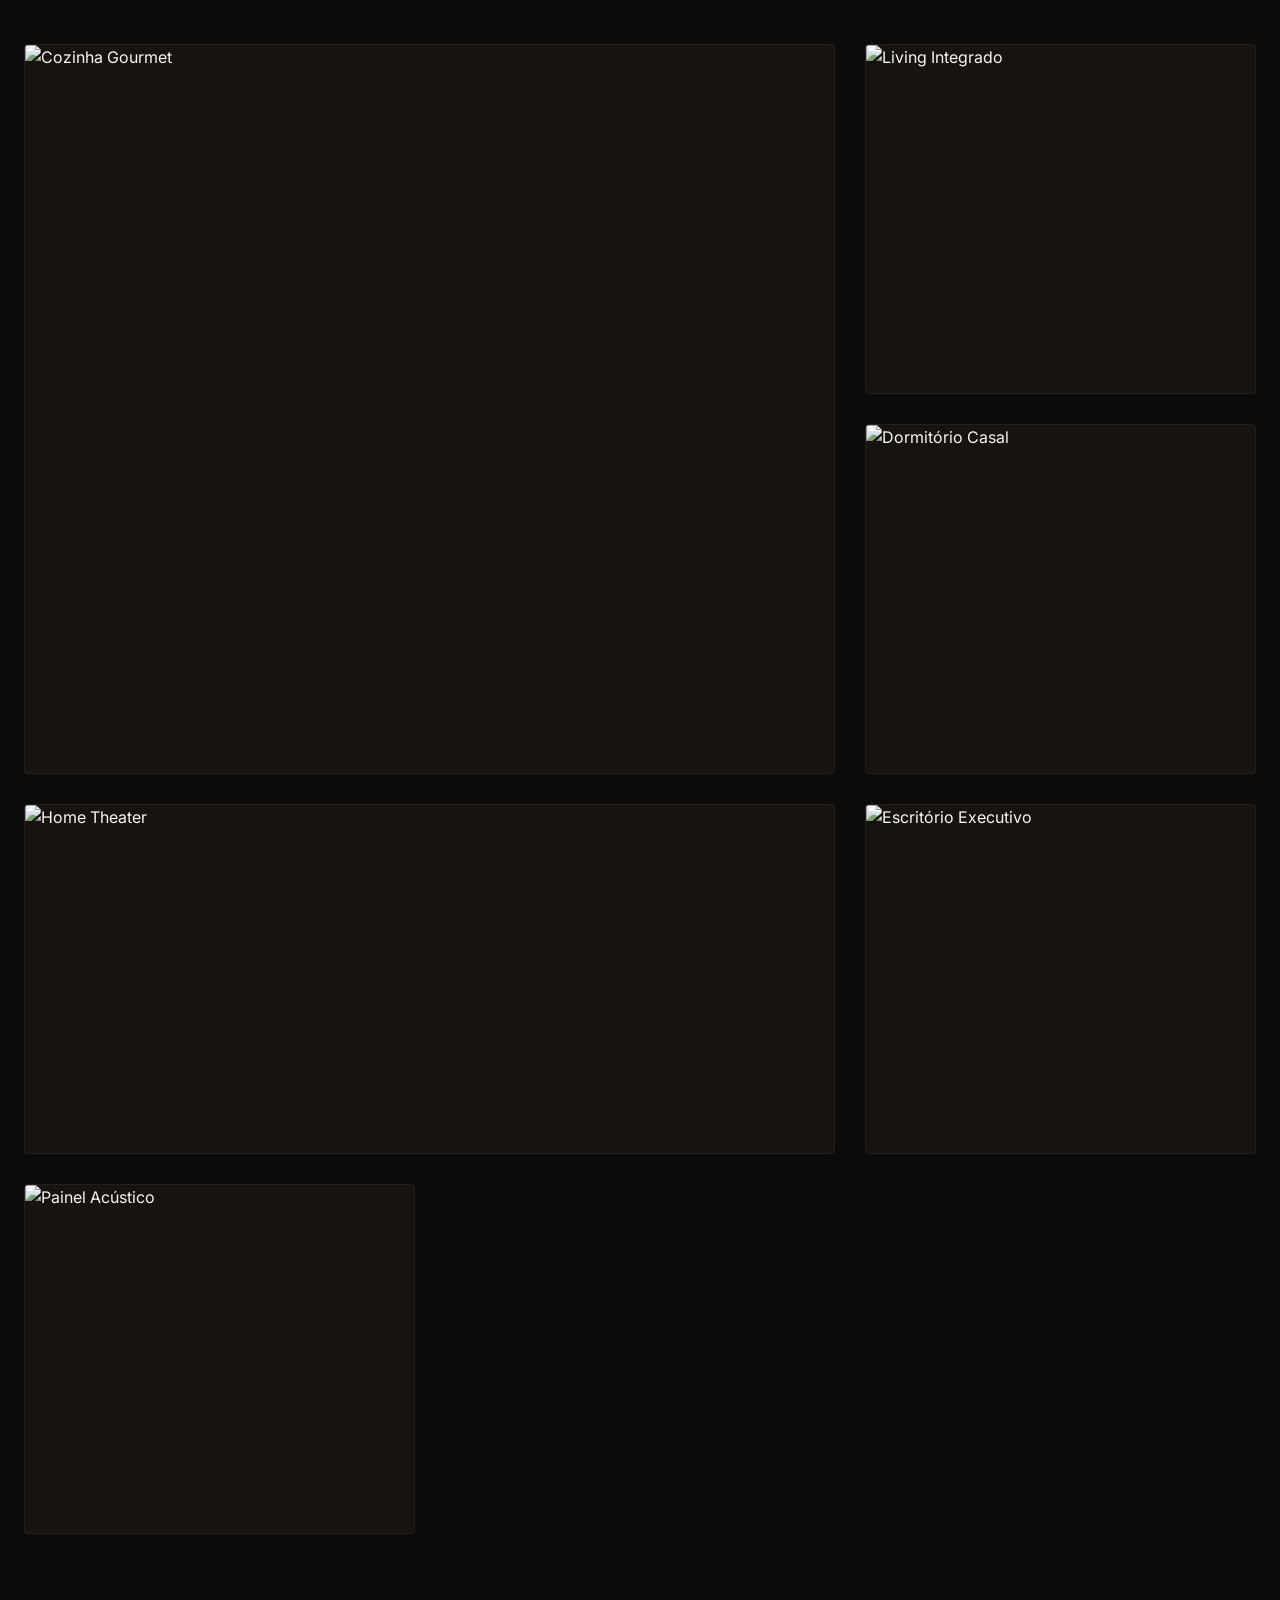
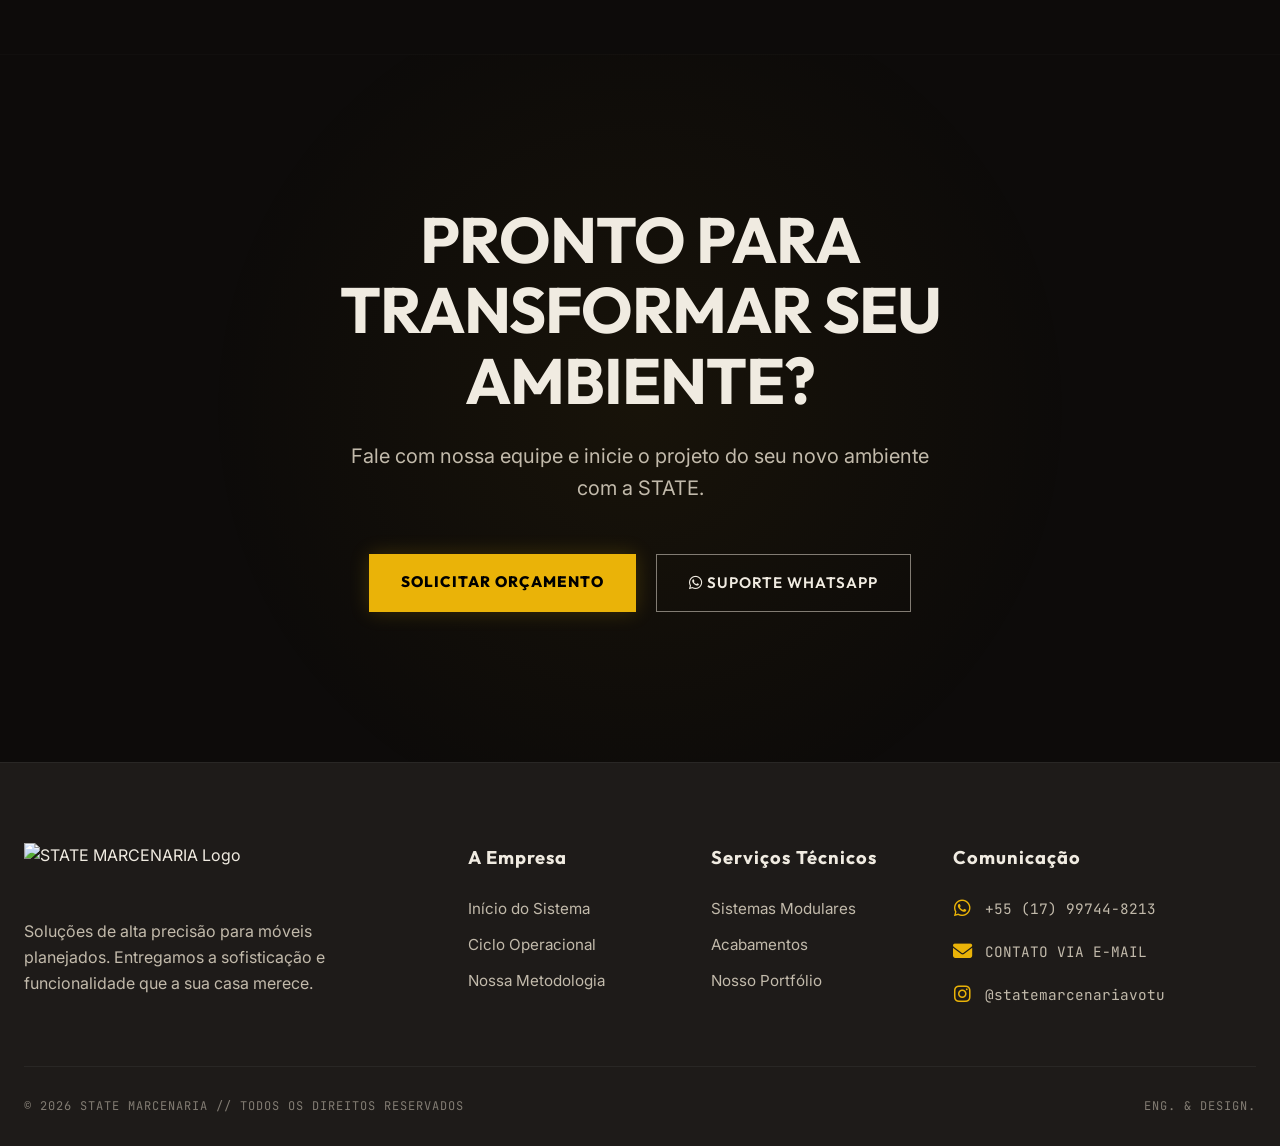
==== commit 10befaf3: "feat: complete text overhaul, removed redundant sections, and updated menu typography" ====
--- a/index.html
+++ b/index.html
@@ -8,7 +8,7 @@
     <link rel="preconnect" href="https://fonts.googleapis.com">
     <link rel="preconnect" href="https://fonts.gstatic.com" crossorigin>
     <link href="https://fonts.googleapis.com/css2?family=Inter:wght@300;400;500;600&family=Outfit:wght@300;400;500;600;700;800;900&family=JetBrains+Mono:wght@400;700&display=swap" rel="stylesheet">
-    <link rel="stylesheet" href="style.css">
+    <link rel="stylesheet" href="style.css?v=2.0">
     <!-- FontAwesome for icons -->
     <link rel="stylesheet" href="https://cdnjs.cloudflare.com/ajax/libs/font-awesome/6.4.0/css/all.min.css">
 </head>
@@ -29,12 +29,11 @@
                 <span class="bar"></span>
             </div>
             <div class="nav-links">
-                <a href="#hero" class="n-link active">01. INÍCIO</a>
-                <a href="#process" class="n-link">02. CICLO</a>
-                <a href="#methodology" class="n-link">03. METODOLOGIA</a>
-                <a href="#systems" class="n-link">04. SISTEMAS</a>
-                <a href="#technology" class="n-link">05. INFRA</a>
-                <a href="#projects" class="n-link">06. PORTFÓLIO</a>
+                <a href="#hero" class="n-link active">INÍCIO</a>
+                <a href="#process" class="n-link">CICLO</a>
+                <a href="#methodology" class="n-link">METODOLOGIA</a>
+                <a href="#systems" class="n-link">SISTEMAS</a>
+                <a href="#projects" class="n-link">PORTFÓLIO</a>
             </div>
             <div class="nav-action nav-action-desktop">
                 <a href="#" id="consultation-btn" class="btn-tech">INICIAR PROJETO <i class="fa-solid fa-arrow-right"></i></a>
@@ -50,30 +49,23 @@
                <div class="hero-vignette"></div>
             </div>
             
-            <div class="hero-data left-data">
-                <span class="data-text">SYS.ON // V1.0.4</span>
-                <span class="data-text">COORD: -20.41, -49.97</span>
-                <div class="data-line"></div>
-            </div>
-            <div class="hero-data right-data">
-                <div class="data-line"></div>
-            </div>
+
 
             <div class="hero-particles"></div>
 
             <div class="container hero-content-wrapper">
                 <div class="hero-typography">
-                    <div class="tech-badge">AMBIENTAÇÃO DE ALTO PADRÃO</div>
+                    <div class="tech-badge">MÓVEIS PLANEJADOS</div>
                     <img src="imgs/logo-state.png" alt="STATE MARCENARIA" class="hero-main-logo">
-                    <h2 class="sub-title">ESPAÇOS ÚNICOS.<br>MARCENARIA AUTORAL.</h2>
-                    <p class="hero-desc">Projetos exclusivos focados na transformação de espaços. Criamos soluções sob medida com design ambiental apurado para o seu conforto.</p>
+                    <h2 class="sub-title">DESIGN, QUALIDADE E SEGURANÇA.<br>EM UM ÚNICO LUGAR.</h2>
+                    <p class="hero-desc">Projetos exclusivos focados na realização de sonhos. Criamos soluções sob medida com design único, durabilidade e excelente acabamento.</p>
                     
                     <div class="hero-actions">
                         <a href="https://wa.me/5517997448213" target="_blank" class="btn-solid-yellow">
-                            AGENDAR ANÁLISE TÉCNICA
+                            AGENDAR CONSULTORIA
                         </a>
                         <a href="#methodology" class="btn-outline-tech">
-                            EXPLORAR ESPECIFICAÇÕES
+                            EXPLORAR
                         </a>
                     </div>
                 </div>
@@ -103,7 +95,7 @@
                     </div>
                     <div class="auth-stat reveal-up" style="transition-delay: 0.1s;">
                         <div class="stat-value"><i class="fa-solid fa-handshake"></i></div>
-                        <div class="stat-label">Atendimento Consultivo</div>
+                        <div class="stat-label">Atendimento Diferenciado</div>
                     </div>
                     <div class="auth-stat reveal-up" style="transition-delay: 0.2s;">
                         <div class="stat-value"><i class="fa-solid fa-ruler-combined"></i></div>
@@ -111,7 +103,7 @@
                     </div>
                     <div class="auth-stat reveal-up" style="transition-delay: 0.3s;">
                         <div class="stat-value"><i class="fa-solid fa-pen-ruler"></i></div>
-                        <div class="stat-label">Planejamento Completo</div>
+                        <div class="stat-label">Planejamento Estratégico</div>
                     </div>
                 </div>
             </div>
@@ -127,15 +119,15 @@
                             <div class="header-line"></div>
                         </div>
                         <p class="about-desc">
-                            Na <strong>STATE</strong>, entendemos que o design de ambientes vai muito além do mobiliário. Nós construímos espaços em perfeita sintonia com a sua rotina, focando em conforto absoluto, fluidez e personalidade.
+                            Na <strong>STATE</strong>, entendemos que os móveis planejados vão muito além do ambiente. Nós construímos espaços em perfeita sintonia com os seus gostos e desejos, focando em conforto absoluto, qualidade e segurança.
                         </p>
                         <p class="about-desc">
-                            Cada detalhe é cuidadosamente pensado para você. Nossos projetos personalizados traduzem a sua identidade em formas, texturas e soluções funcionais, promovendo uma marcenaria autoral que acolhe e inspira.
+                            Cada detalhe é cuidadosamente pensado para você. Nossos projetos personalizados traduzem a sua identidade em formas, texturas e soluções, promovendo um produto extremamente funcional e durável.
                         </p>
                     </div>
                     <div class="about-image reveal-right">
                         <img src="https://images.unsplash.com/photo-1600585154340-be6161a56a0c?q=80&w=800&auto=format&fit=crop" alt="Ambiente planejado STATE" class="img-fluid styled-img">
-                        <div class="floating-badge">DESIGN AMBIENTAL</div>
+                        <div class="floating-badge">DESIGN ÚNICO</div>
                     </div>
                 </div>
             </div>
@@ -146,7 +138,7 @@
             <div class="container">
                 <div class="section-header reveal-up">
                     <span class="tech-number">02</span>
-                    <h2 class="section-title">CICLO OPERACIONAL</h2>
+                    <h2 class="section-title">NOSSO PROCESSO</h2>
                     <div class="header-line"></div>
                 </div>
 
@@ -154,22 +146,22 @@
                     <div class="process-step reveal-up">
                         <div class="step-marker">01</div>
                         <h3 class="step-title">CONSULTORIA</h3>
-                        <p class="step-desc">Levantamento técnico, análise estrutural do ambiente e definição de escopo para máxima eficiência.</p>
+                        <p class="step-desc">Levantamento técnico, análise estrutural do ambiente e definições finais do projeto.</p>
                     </div>
                     <div class="process-step reveal-up" style="transition-delay: 0.1s;">
                         <div class="step-marker">02</div>
                         <h3 class="step-title">PROJETO TÉCNICO</h3>
-                        <p class="step-desc">Desenho paramétrico em 3D, mapeamento de ferragens e compatibilização com automação.</p>
+                        <p class="step-desc">Desenho 3D, levantamento de produtos essenciais e orçamento.</p>
                     </div>
                     <div class="process-step reveal-up" style="transition-delay: 0.2s;">
                         <div class="step-marker">03</div>
-                        <h3 class="step-title">MANUFATURA CNC</h3>
-                        <p class="step-desc">Transferência de dados para o parque industrial. Usinagem computadorizada com precisão milimétrica.</p>
+                        <h3 class="step-title">PRODUÇÃO</h3>
+                        <p class="step-desc">Negócio fechado! Colocamos o projeto na fila de produção para ser executado com precisão.</p>
                     </div>
                     <div class="process-step reveal-up" style="transition-delay: 0.3s;">
                         <div class="step-marker">04</div>
                         <h3 class="step-title">INSTALAÇÃO</h3>
-                        <p class="step-desc">Montagem estrutural em campo executada por engenheiros de produto com nível de tolerância zero.</p>
+                        <p class="step-desc">Entregamos as peças moduladas na sua casa e realizamos a montagem completa no ambiente com nossa equipe impecável.</p>
                     </div>
                 </div>
             </div>
@@ -190,8 +182,8 @@
                         <p class="method-text">A <strong>STATE MARCENARIA</strong> transcende o padrão convencional focando na personalização de cada projeto. Nossa abordagem combina design refinado com precisão para criar ambientes únicos que refletem a sua identidade.</p>
                         
                         <ul class="tech-list">
-                            <li><i class="fa-solid fa-check-double"></i> <span>Design Ambiental Avançado</span></li>
-                            <li><i class="fa-solid fa-check-double"></i> <span>Curadoria de Materiais Premium</span></li>
+                            <li><i class="fa-solid fa-check-double"></i> <span>Design Personalizado</span></li>
+                            <li><i class="fa-solid fa-check-double"></i> <span>Somente Produtos de Primeira Linha</span></li>
                             <li><i class="fa-solid fa-check-double"></i> <span>Integração Perfeita com o Espaço</span></li>
                             <li><i class="fa-solid fa-check-double"></i> <span>Acabamento Refinado e Duradouro</span></li>
                         </ul>
@@ -207,6 +199,16 @@
             </div>
         </section>
 
+        <!-- Parallax Divider -->
+        <section class="parallax-divider">
+            <div class="parallax-bg" style="background-image: url('imgs/wood_texture.png');"></div>
+            <div class="parallax-overlay"></div>
+            <div class="parallax-content container">
+                <h2 class="cinematic-title-small">A FORÇA DO MDF.</h2>
+                <p>Durabilidade e qualidade é nosso foco.</p>
+            </div>
+        </section>
+
         <!-- Systems Section (Especialidades replaced) -->
         <section id="systems" class="section-systems">
             <div class="container">
@@ -216,29 +218,34 @@
                     <div class="header-line"></div>
                 </div>
 
-                <div class="systems-cards">
-                    <div class="sys-card reveal-up">
-                        <div class="sys-id">M.01</div>
-                        <i class="fa-solid fa-fire-burner sys-icon"></i>
-                        <h3>Espaços Gourmet</h3>
-                        <p>Estruturas de alta resistência ao calor e umidade, com corrediças pesadas e integração com eletrodomésticos de embutir sofisticados.</p>
-                        <div class="sys-bar"></div>
+                <div class="systems-grid-modern">
+                    <div class="sys-card-image reveal-up">
+                        <img src="imgs/gourmet_kitchen.png" alt="Espaços Gourmet">
+                        <div class="sys-card-content">
+                            <i class="fa-solid fa-fire-burner sys-icon"></i>
+                            <h3>Espaços Gourmet</h3>
+                            <p>Estruturas de alta resistência ao calor e umidade, com corrediças pesadas e integração com eletrodomésticos de embutir sofisticados.</p>
+                        </div>
                     </div>
                     
-                    <div class="sys-card reveal-up" style="transition-delay: 0.1s;">
-                        <div class="sys-id">M.02</div>
-                        <i class="fa-solid fa-server sys-icon"></i>
-                        <h3>Dormitórios e Closets</h3>
-                        <p>Projetados como espaços de bem-estar. Iluminação embutida ativada por sensor e modulação otimizada e exclusiva sob medida.</p>
-                        <div class="sys-bar"></div>
-                    </div>
-
-                    <div class="sys-card reveal-up" style="transition-delay: 0.2s;">
-                        <div class="sys-id">M.03</div>
-                        <i class="fa-solid fa-network-wired sys-icon"></i>
-                        <h3>Home & Corporate</h3>
-                        <p>Arquitetura de interiores focada em produtividade. Passagem oculta de cabeamento, painéis acústicos e ergonomia de nível executivo.</p>
-                        <div class="sys-bar"></div>
+                    <div class="sys-card-image reveal-up" style="transition-delay: 0.1s;">
+                        <img src="imgs/premium_closet.png" alt="Dormitórios e Closets">
+                        <div class="sys-card-content">
+                            <i class="fa-solid fa-server sys-icon"></i>
+                            <h3>Dormitórios e Closets</h3>
+                            <p>Projetados como espaços de bem-estar. Iluminação embutida ativada por sensor e modulação otimizada sob medida.</p>
+                        </div>
+                    </div>
+
+                    <div class="sys-card-image reveal-up" style="transition-delay: 0.2s;">
+                        <img src="imgs/home_corporate_office.png" alt="Home & Corporate">
+                        <div class="sys-card-content dark-card">
+                            <div class="sys-id">M.03</div>
+                            <i class="fa-solid fa-network-wired sys-icon"></i>
+                            <h3>Home & Corporate</h3>
+                            <p>Arquitetura de interiores focada em produtividade. Passagem oculta de cabeamento, painéis acústicos e ergonomia de nível executivo.</p>
+                            <a href="#projects" class="btn-tech mt-4">VER PORTFÓLIO <i class="fa-solid fa-arrow-right"></i></a>
+                        </div>
                     </div>
                 </div>
             </div>
@@ -255,54 +262,22 @@
 
                 <div class="materials-flex">
                     <div class="material-block reveal-left">
-                        <h4>Painéis de Madeira Premium</h4>
-                        <p>Placas de alta densidade revestidas com texturas naturais, perfeitas para projetos contínuos, garantindo estética elegante e alta durabilidade ao longo dos anos.</p>
+                        <h4>MDF de Alta Densidade</h4>
+                        <p>Chapas de alta resistência revestidas com texturas sofisticadas, perfeitas para projetos contínuos, garantindo estética elegante e excepcional durabilidade ao longo dos anos.</p>
                     </div>
                     <div class="material-block reveal-up" style="transition-delay: 0.1s;">
-                        <h4>Acabamentos Especiais</h4>
-                        <p>Vernizes, lacas e lâminas personalizadas aplicadas com controle de qualidade. Uma curadoria minuciosa que oferece toque sedoso e reflete a exclusividade de cada espaço.</p>
+                        <h4>Acabamento Impecável</h4>
+                        <p>Cortes precisos, fitagem perfeita e refilamento cirúrgico de alto nível. Um acabamento insuperável que protege a placa e reflete a exclusividade de cada espaço e mobiliário.</p>
                     </div>
                     <div class="material-block reveal-right" style="transition-delay: 0.2s;">
-                        <h4>Ferragens Europeias</h4>
-                        <p>Sistemas de amortecimento e articulação certificados internacionalmente, que conferem uso diário extremamente suave e garantem vida útil inigualável ao produto.</p>
-                    </div>
-                </div>
-            </div>
-        </section>
-
-        <!-- Technology Section -->
-        <section id="technology" class="section-technology">
-            <div class="container">
-                <div class="section-header reveal-up">
-                    <span class="tech-number">06</span>
-                    <h2 class="section-title">A ARTE DA MARCENARIA</h2>
-                    <div class="header-line"></div>
-                </div>
-
-                <div class="tech-grid-items">
-                    <div class="tech-card reveal-up">
-                        <i class="fa-solid fa-microchip tech-icon"></i>
-                        <h4>Precisão e Cuidado</h4>
-                        <p>Corte e furação guiados por precisão contemporânea, combinando tecnologia e olhar artesanal.</p>
-                    </div>
-                    <div class="tech-card reveal-up" style="transition-delay: 0.1s;">
-                        <i class="fa-solid fa-cubes tech-icon"></i>
-                        <h4>Projetos Exclusivos</h4>
-                        <p>Cada ambiente é pensado de forma única, unindo estética, conforto e máxima funcionalidade.</p>
-                    </div>
-                    <div class="tech-card reveal-up" style="transition-delay: 0.2s;">
-                        <i class="fa-solid fa-gem tech-icon"></i>
-                        <h4>Materiais Premium</h4>
-                        <p>MDF/MDP de alta densidade revestidos e ferragens europeias certificadas para milhões de ciclos.</p>
-                    </div>
-                    <div class="tech-card reveal-up" style="transition-delay: 0.3s;">
-                        <i class="fa-solid fa-route tech-icon"></i>
-                        <h4>Logística Otimizada</h4>
-                        <p>Empacotamento inteligente e rastreio de módulos garantem que cada peça chegue intacta à obra.</p>
-                    </div>
-                </div>
-            </div>
-        </section>
+                        <h4>Ferragens de Alta Durabilidade</h4>
+                        <p>Utilizamos os melhores sistemas de amortecimento e articulação do mercado. Conferem uso diário extremamente suave, garantindo vida útil inigualável e máximo valor ao produto.</p>
+                    </div>
+                </div>
+            </div>
+        </section>
+
+
 
         <!-- Why Custom Section -->
         <section id="why-custom" class="section-why-custom">
@@ -319,15 +294,17 @@
                         <h4>Aproveitamento Pleno</h4>
                         <p>Milímetros fazem a diferença. Integramos o mobiliário à arquitetura extraindo o máximo potencial de estocagem e circulação, sem desperdício de espaço.</p>
                     </div>
-                    <div class="reason-card reveal-up" style="transition-delay: 0.1s;">
-                        <i class="fa-solid fa-wand-magic-sparkles reason-icon"></i>
-                        <h4>Design Inédito</h4>
-                        <p>Fuja dos padrões engessados de fábrica. Suas cores, medidas e texturas são desenhadas do zero para harmonizar apenas com a sua casa.</p>
+                    <div class="reason-image-card reveal-up" style="transition-delay: 0.1s;">
+                         <img src="imgs/premium_closet.png" alt="Design Inédito">
+                         <div class="reason-overlay">
+                             <h4>Design Inédito</h4>
+                             <p>Cores, medidas e texturas exclusivas desenhadas do zero para harmonizar com a sua casa.</p>
+                         </div>
                     </div>
                     <div class="reason-card reveal-up" style="transition-delay: 0.2s;">
                         <i class="fa-solid fa-shield-halved reason-icon"></i>
                         <h4>Qualidade Estrutural</h4>
-                        <p>Construídos com materiais compactos, espessuras maiores e amarrações precisas que evitam desgastes, garantindo tranquilidade por décadas.</p>
+                        <p>Construídos com materiais compactos e espessuras maiores que evitam desgastes, garantindo tranquilidade pelo resto da vida.</p>
                     </div>
                 </div>
             </div>
@@ -338,7 +315,7 @@
             <div class="container">
                 <div class="section-header reveal-up">
                     <span class="tech-number">06</span>
-                    <h2 class="section-title">DADOS DO PORTFÓLIO</h2>
+                    <h2 class="section-title">NOSSO PORTFÓLIO</h2>
                     <div class="header-line"></div>
                 </div>
 
@@ -353,7 +330,7 @@
             <div class="container cta-container reveal-up">
                 <div class="cta-content">
                     <h2 class="cta-title">PRONTO PARA TRANSFORMAR SEU AMBIENTE?</h2>
-                    <p class="cta-desc">Inicie o protocolo de atendimento com a diretoria técnica e eleve seu projeto ao padrão STATE.</p>
+                    <p class="cta-desc">Fale com nossa equipe e inicie o projeto do seu novo ambiente com a STATE.</p>
                     <div class="cta-actions">
                         <a href="#" id="cta-consultation-btn" class="btn-solid-yellow">SOLICITAR ORÇAMENTO</a>
                         <a href="https://wa.me/5517997448213" target="_blank" class="btn-outline-tech"><i class="fa-brands fa-whatsapp"></i> SUPORTE WHATSAPP</a>
@@ -369,7 +346,7 @@
             <div class="footer-top">
                 <div class="footer-col brand-mark">
                     <img src="imgs/logo-state.png" alt="STATE MARCENARIA Logo" class="footer-logo">
-                    <p class="footer-desc">Soluções de alta precisão para ambientação de interiores. Entregamos a sofisticação que o seu espaço de alto padrão exige.</p>
+                    <p class="footer-desc">Soluções de alta precisão para móveis planejados. Entregamos a sofisticação e funcionalidade que a sua casa merece.</p>
                 </div>
                 <div class="footer-col">
                     <h4 class="footer-heading">A Empresa</h4>
@@ -380,20 +357,20 @@
                 <div class="footer-col">
                     <h4 class="footer-heading">Serviços Técnicos</h4>
                     <a href="#systems" class="footer-link">Sistemas Modulares</a>
-                    <a href="#technology" class="footer-link">Infraestrutura</a>
-                    <a href="#projects" class="footer-link">Dados do Portfólio</a>
+                    <a href="#materials" class="footer-link">Acabamentos</a>
+                    <a href="#projects" class="footer-link">Nosso Portfólio</a>
                 </div>
                 <div class="footer-col">
                     <h4 class="footer-heading">Comunicação</h4>
                     <div class="footer-contact">
                         <a href="https://wa.me/5517997448213" target="_blank" class="contact-link"><i class="fa-brands fa-whatsapp"></i> +55 (17) 99744-8213</a>
-                        <a href="mailto:statemarcenaria@hotmail.com" class="contact-link"><i class="fa-solid fa-envelope"></i> OCORRÊNCIA VIA E-MAIL</a>
+                        <a href="mailto:statemarcenaria@hotmail.com" class="contact-link"><i class="fa-solid fa-envelope"></i> CONTATO VIA E-MAIL</a>
                         <a href="https://www.instagram.com/statemarcenariavotu/" target="_blank" class="contact-link"><i class="fa-brands fa-instagram"></i> @statemarcenariavotu</a>
                     </div>
                 </div>
             </div>
             <div class="footer-bottom">
-                <span>&copy; 2026 STATE MARCENARIA // ALL SYSTEMS NOMINAL</span>
+                <span>&copy; 2026 STATE MARCENARIA // TODOS OS DIREITOS RESERVADOS</span>
                 <span>ENG. & DESIGN.</span>
             </div>
         </div>
@@ -404,12 +381,12 @@
         <div class="tech-modal-box">
             <button class="close-modal"><i class="fa-solid fa-xmark"></i></button>
             <div class="modal-header">
-                <h3>INICIAR PROTOCOLO</h3>
-                <p>Insira a identificação do contratante para agendar a análise estrutural da STATE.</p>
+                <h3>INICIAR PROJETO</h3>
+                <p>Insira seus dados para agendar o atendimento com a equipe STATE.</p>
             </div>
             <form id="consultation-form">
                 <div class="input-group">
-                    <label>IDENTIFICAÇÃO (NOME)</label>
+                    <label>SEU NOME</label>
                     <input type="text" id="client-name" required placeholder="Seu nome completo">
                 </div>
                 <button type="submit" class="btn-solid-yellow w-100">CONECTAR AO WHATSAPP <i class="fa-brands fa-whatsapp"></i></button>
--- a/style.css
+++ b/style.css
@@ -1,17 +1,17 @@
 @import url('https://fonts.googleapis.com/css2?family=Inter:wght@300;400;500;600&family=Outfit:wght@300;400;500;600;700;800;900&family=JetBrains+Mono:wght@400;700&display=swap');
 
 :root {
-    --bg-base: #030303;
-    --bg-surface: #0a0a0a;
-    --bg-surface-light: #121212;
+    --bg-base: #0d0b0a;
+    --bg-surface: #161311;
+    --bg-surface-light: #1e1b19;
     
     --brand-yellow: #EAB308;
     --brand-yellow-glow: rgba(234, 179, 8, 0.4);
     --brand-yellow-dark: #A16207;
     
-    --text-primary: #f5f5f5;
-    --text-secondary: #a3a3a3;
-    --text-muted: #525252;
+    --text-primary: #F0EBE1;
+    --text-secondary: #c2baab;
+    --text-muted: #827c73;
     --text-dark: #000000;
     
     --tech-grid: rgba(255, 255, 255, 0.03);
@@ -29,18 +29,20 @@
     box-sizing: border-box;
 }
 
+body {
+    background-color: var(--bg-base);
+    color: var(--text-primary);
+    font-family: var(--font-body);
+    line-height: 1.6;
+    overflow-x: hidden;
+    position: relative;
+    width: 100%;
+    max-width: 100%;
+}
 html {
     scroll-behavior: smooth;
     font-size: 16px;
-}
-
-body {
-    background-color: var(--bg-base);
-    color: var(--text-primary);
-    font-family: var(--font-body);
-    line-height: 1.6;
     overflow-x: hidden;
-    position: relative;
 }
 
 /* Technical Overlays */
@@ -48,7 +50,7 @@
     position: fixed;
     top: 0;
     left: 0;
-    width: 100vw;
+    width: 100%;
     height: 100vh;
     background-image: 
         linear-gradient(var(--tech-grid) 1px, transparent 1px),
@@ -78,8 +80,8 @@
 }
 
 @keyframes pulse-ambient {
-    0% { transform: scale(1) translate(0, 0); opacity: 0.5; }
-    100% { transform: scale(1.05) translate(2%, 2%); opacity: 1; }
+    0% { transform: scale(1) translate(0, 0); opacity: 0.3; }
+    100% { transform: scale(1.05) translate(2%, 2%); opacity: 0.6; }
 }
 
 .tech-lines-overlay {
@@ -132,11 +134,18 @@
     background: none;
 }
 
+/* Global Image rules */
+img {
+    max-width: 100%;
+    height: auto;
+    object-fit: cover;
+}
+
 /* Floating WhatsApp */
 .floating-whatsapp {
     position: fixed;
     bottom: 30px;
-    right: 30px;
+    right: 20px;
     width: 60px;
     height: 60px;
     background: #25D366; /* WhatsApp brand color */
@@ -218,7 +227,7 @@
 
 .btn-solid-yellow:hover {
     background-color: #FDE047;
-    box-shadow: 0 0 30px rgba(234, 179, 8, 0.4);
+    box-shadow: 0 0 15px rgba(234, 179, 8, 0.4);
     transform: scale(1.03);
 }
 
@@ -274,6 +283,7 @@
     display: flex;
     justify-content: space-between;
     align-items: center;
+    flex-wrap: wrap; /* crucial for squeezing */
 }
 
 .nav-brand {
@@ -292,7 +302,9 @@
 }
 
 .n-link {
-    font-family: var(--font-mono);
+    font-family: var(--font-head);
+    font-weight: 500;
+    letter-spacing: 1px;
     font-size: 0.9rem;
     color: var(--text-primary);
     position: relative;
@@ -443,8 +455,8 @@
 }
 
 @keyframes float-hero-light {
-    0% { left: 20%; }
-    100% { left: 25%; top: 55%; }
+    0% { transform: translate(-50%, -50%); }
+    100% { transform: translate(-45%, -45%); }
 }
 
 /* Phase 6 Hero Additions */
@@ -465,13 +477,9 @@
     overflow: hidden;
     background-image: radial-gradient(circle, rgba(255,255,255,0.03) 1px, transparent 1px);
     background-size: 40px 40px;
-    animation: floating-grid 30s linear infinite;
-}
-
-@keyframes floating-grid {
-    0% { background-position: 0px 0px; }
-    100% { background-position: 40px 40px; }
-}
+}
+
+
 
 .tech-badge {
     display: inline-block;
@@ -486,9 +494,9 @@
 }
 
 .cinematic-title {
-    font-size: clamp(4rem, 8vw, 7rem);
+    font-size: clamp(3rem, 7vw, 7rem);
     font-weight: 900;
-    line-height: 1;
+    line-height: 1.1;
     margin-bottom: 15px;
     letter-spacing: -1px;
     color: var(--text-primary);
@@ -603,9 +611,9 @@
     grid-template-columns: repeat(auto-fit, minmax(200px, 1fr));
     gap: 40px;
     border-top: 1px solid rgba(255,255,255,0.05);
-    border-bottom: 1px solid rgba(255,255,255,0.05);
+    border-bottom: 1px solid rgba(234, 179, 8, 0.1);
     padding: 60px 0;
-    background: linear-gradient(90deg, transparent 0%, rgba(234, 179, 8, 0.02) 50%, transparent 100%);
+    background: linear-gradient(90deg, transparent 0%, rgba(234, 179, 8, 0.05) 50%, transparent 100%);
 }
 
 .auth-stat {
@@ -677,7 +685,7 @@
     left: 0;
     width: 100%;
     height: 2px;
-    background: rgba(255,255,255,0.1);
+    background: rgba(234, 179, 8, 0.2);
     transition: var(--transition-smooth);
 }
 
@@ -753,9 +761,10 @@
 }
 
 .section-title {
-    font-size: clamp(2.5rem, 5vw, 3.5rem);
+    font-size: clamp(2rem, 5vw, 3.5rem);
     letter-spacing: 2px;
     color: var(--text-primary);
+    line-height: 1.1;
 }
 
 .header-line {
@@ -786,7 +795,7 @@
 }
 
 .method-text strong {
-    color: var(--text-primary);
+    color: var(--brand-yellow);
     font-weight: 600;
 }
 
@@ -839,7 +848,7 @@
 
 .scanning-line {
     position: absolute;
-    top: 0;
+    top: 20px;
     left: 20px;
     width: calc(100% - 40px);
     height: 2px;
@@ -851,83 +860,141 @@
 }
 
 @keyframes scan {
-    0% { top: 20px; }
-    100% { top: calc(100% - 20px); }
-}
-
-/* Systems Cards */
+    0% { transform: translateY(0); }
+    100% { transform: translateY(calc(100% - 40px)); }
+}
+
+/* Parallax Divider */
+.parallax-divider {
+    position: relative;
+    height: 450px;
+    display: flex;
+    align-items: center;
+    justify-content: center;
+    overflow: hidden;
+    margin: 40px 0;
+    border-top: 1px solid rgba(234, 179, 8, 0.1);
+    border-bottom: 1px solid rgba(234, 179, 8, 0.1);
+}
+
+.parallax-bg {
+    position: absolute;
+    top: 0;
+    left: 0;
+    width: 100%;
+    height: 100%;
+    background-size: cover;
+    background-position: center;
+    background-attachment: fixed;
+    z-index: 1;
+    filter: brightness(0.6) contrast(1.1);
+}
+
+.parallax-overlay {
+    position: absolute;
+    top: 0; left: 0; width: 100%; height: 100%;
+    background: linear-gradient(to bottom, var(--bg-surface) 0%, transparent 40%, transparent 60%, var(--bg-surface) 100%);
+    z-index: 2;
+}
+
+.parallax-content {
+    position: relative;
+    z-index: 3;
+    text-align: center;
+}
+
+.cinematic-title-small {
+    font-size: clamp(2.5rem, 5vw, 4.5rem);
+    font-weight: 900;
+    color: var(--brand-yellow);
+    letter-spacing: -1px;
+    text-shadow: 0 5px 15px rgba(0,0,0,0.8);
+    margin-bottom: 15px;
+}
+
+.parallax-content p {
+    font-size: 1.25rem;
+    color: var(--text-primary);
+    text-shadow: 0 2px 4px rgba(0,0,0,0.8);
+    font-style: italic;
+}
+
+/* Systems Cards Modern */
+.systems-grid-modern,
 .systems-cards {
     display: grid;
-    grid-template-columns: repeat(auto-fit, minmax(320px, 1fr));
-    gap: 30px;
-}
-
-.sys-card {
+    grid-template-columns: repeat(auto-fit, minmax(min(100%, 350px), 1fr));
+    gap: 40px;
+}
+
+.sys-card-image {
+    position: relative;
+    border-radius: 4px;
+    overflow: hidden;
+    min-height: 450px;
     background: var(--bg-surface);
     border: 1px solid rgba(255,255,255,0.05);
-    padding: 40px;
-    position: relative;
-    transition: var(--transition-smooth);
-    background-image: radial-gradient(circle at top right, rgba(255,255,255,0.02) 0%, transparent 60%);
-}
-
-.sys-card:hover {
-    border-color: rgba(234, 179, 8, 0.4);
-    transform: translateY(-8px);
-    background-color: var(--bg-surface-light);
-    box-shadow: 0 20px 40px rgba(0,0,0,0.6);
-}
-
-.sys-id {
-    position: absolute;
-    top: 20px;
-    right: 20px;
-    font-family: var(--font-mono);
-    color: rgba(255,255,255,0.05);
+    display: flex;
+    flex-direction: column;
+}
+
+.sys-card-image img {
+    height: 250px;
+    width: 100%;
+    object-fit: cover;
+    filter: grayscale(40%) contrast(1.1);
+    transition: var(--transition-smooth);
+}
+
+.sys-card-image:hover img {
+    filter: grayscale(0%) contrast(1.1);
+    transform: scale(1.03);
+}
+
+.sys-card-content {
+    padding: 40px 30px;
+    flex-grow: 1;
+    display: flex;
+    flex-direction: column;
+    justify-content: flex-end;
+}
+
+.dark-card {
+    background: linear-gradient(135deg, var(--bg-surface-light) 0%, var(--bg-surface) 100%);
+    height: 100%;
+}
+
+.sys-card-image:hover {
+    border-color: rgba(234, 179, 8, 0.3);
+    box-shadow: 0 15px 40px rgba(0,0,0,0.5);
+}
+
+.sys-icon {
+    font-size: 2.2rem;
+    color: var(--brand-yellow);
+    margin-bottom: 20px;
+}
+
+.sys-card-content h3 {
     font-size: 1.5rem;
-    font-weight: 700;
-}
-
-.sys-icon {
-    font-size: 2.5rem;
-    color: var(--text-secondary);
-    margin-bottom: 24px;
-    transition: var(--transition-smooth);
-}
-
-.sys-card:hover .sys-icon {
-    color: var(--brand-yellow);
-}
-
-.sys-card h3 {
-    font-size: 1.5rem;
-    margin-bottom: 16px;
-    color: var(--text-primary);
-}
-
-.sys-card p {
+    margin-bottom: 15px;
+    color: var(--text-primary);
+}
+
+.sys-card-content p {
     color: var(--text-secondary);
     font-size: 1rem;
-    margin-bottom: 30px;
     line-height: 1.6;
 }
 
-.sys-bar {
-    width: 40px;
-    height: 3px;
-    background: rgba(255,255,255,0.1);
-    transition: var(--transition-smooth);
-}
-
-.sys-card:hover .sys-bar {
-    width: 100%;
-    background: var(--brand-yellow);
+.mt-4 {
+    margin-top: 25px;
 }
 
 /* Technology Section */
 .tech-grid-items {
     display: grid;
-    grid-template-columns: repeat(auto-fit, minmax(260px, 1fr));
+    grid-template-columns: repeat(auto-fit, minmax(min(100%, 260px), 1fr));
     gap: 30px;
 }
 
@@ -947,19 +1014,21 @@
     top: 0;
     left: 0;
     width: 2px;
-    height: 0;
+    height: 100%;
     background: var(--brand-yellow);
-    transition: height 0.4s ease;
+    transform: scaleY(0);
+    transform-origin: top;
+    transition: transform 0.4s ease;
 }
 
 .tech-card:hover {
     transform: translateY(-5px);
-    box-shadow: 0 15px 30px rgba(0,0,0,0.5);
+    box-shadow: 0 10px 20px rgba(0,0,0,0.3);
     border-color: rgba(234, 179, 8, 0.2);
 }
 
 .tech-card:hover::before {
-    height: 100%;
+    transform: scaleY(1);
 }
 
 .tech-icon {
@@ -984,7 +1053,7 @@
 /* Projects Grid */
 .projects-grid {
     display: grid;
-    grid-template-columns: repeat(auto-fill, minmax(350px, 1fr));
+    grid-template-columns: repeat(auto-fill, minmax(min(100%, 350px), 1fr));
     grid-auto-rows: 350px;
     grid-auto-flow: dense;
     gap: 30px;
@@ -1411,34 +1480,12 @@
     .reveal-left { transform: translateX(-10px); transition: all 1s cubic-bezier(0.25, 1, 0.5, 1); }
     .reveal-right { transform: translateX(10px); transition: all 1s cubic-bezier(0.25, 1, 0.5, 1); }
 
-    .nav-links {
-        display: none;
-    }
-    
-    .nav-links.active {
-        display: flex;
-        flex-direction: column;
-        position: absolute;
-        top: 100%;
-        left: 0;
-        width: 100%;
-        background: rgba(3, 3, 3, 0.95);
-        backdrop-filter: blur(12px);
-        padding: 20px;
-        gap: 20px;
-        border-bottom: 1px solid rgba(255,255,255,0.05);
-    }
-    
-    .menu-toggle {
-        display: flex;
-    }
-    
     .nav-action-desktop {
         display: none;
     }
     
     .section-title {
-        font-size: 2.2rem;
+        font-size: 2rem;
     }
     
     .glitch-title {
@@ -1448,6 +1495,14 @@
     .span-col-2, .span-row-2 {
         grid-column: span 1;
         grid-row: span 1;
+    }
+    
+    .floating-whatsapp {
+        bottom: 20px;
+        right: 15px;
+        width: 50px;
+        height: 50px;
+        font-size: 28px;
     }
     
     .footer-top {
@@ -1491,7 +1546,7 @@
     display: grid;
     grid-template-columns: 1fr 1fr;
     gap: 60px;
-    align-items: center;
+    align-items: stretch;
 }
 
 .about-desc {
@@ -1499,6 +1554,7 @@
     font-size: 1.05rem;
     line-height: 1.8;
     margin-bottom: 20px;
+    padding-right: 15px;
 }
 
 .about-desc strong, .about-desc em {
@@ -1507,9 +1563,19 @@
 
 .about-image {
     position: relative;
+    width: 100%;
+    height: 100%;
+    min-height: 400px;
+    display: flex;
+    align-items: center;
+    justify-content: center;
 }
 
 .styled-img {
+    width: 100%;
+    height: 100%;
+    max-height: 600px;
+    object-fit: cover;
     border-radius: 4px;
     box-shadow: 0 10px 30px rgba(0,0,0,0.5);
     border: 1px solid rgba(255,255,255,0.05);
@@ -1538,7 +1604,7 @@
 
 .materials-flex {
     display: grid;
-    grid-template-columns: repeat(3, 1fr);
+    grid-template-columns: repeat(auto-fit, minmax(min(100%, 300px), 1fr));
     gap: 30px;
 }
 
@@ -1577,7 +1643,7 @@
 
 .why-custom-grid {
     display: grid;
-    grid-template-columns: repeat(3, 1fr);
+    grid-template-columns: repeat(auto-fit, minmax(min(100%, 300px), 1fr));
     gap: 40px;
 }
 
@@ -1605,9 +1671,106 @@
     font-size: 0.95rem;
 }
 
+.reason-image-card {
+    position: relative;
+    border-radius: 4px;
+    overflow: hidden;
+    min-height: 300px;
+}
+
+.reason-image-card img {
+    width: 100%;
+    height: 100%;
+    object-fit: cover;
+    filter: brightness(0.6) grayscale(20%);
+    transition: var(--transition-smooth);
+}
+
+.reason-image-card:hover img {
+    filter: brightness(0.8) grayscale(0%);
+    transform: scale(1.05);
+}
+
+.reason-overlay {
+    position: absolute;
+    bottom: 0;
+    left: 0;
+    width: 100%;
+    padding: 30px 20px;
+    background: linear-gradient(to top, rgba(13, 11, 10, 0.95), transparent);
+    text-align: center;
+}
+
+.reason-overlay h4 {
+    font-family: var(--font-head);
+    font-size: 1.3rem;
+    color: var(--brand-yellow);
+    margin-bottom: 15px;
+}
+
+.reason-overlay p {
+    color: var(--text-primary);
+    font-size: 0.95rem;
+    line-height: 1.6;
+}
+
 /* Phase 7 Media Queries */
 @media (max-width: 1024px) {
-    .about-grid { grid-template-columns: 1fr; gap: 40px; }
-    .materials-flex, .why-custom-grid { grid-template-columns: 1fr; }
+    .about-grid, .materials-flex, .why-custom-grid, .systems-grid-modern { 
+        grid-template-columns: 1fr; 
+        gap: 40px; 
+    }
+    
     .floating-badge { right: 20px; bottom: 20px; }
+    .projects-grid { display: flex; flex-direction: column; gap: 20px; }
+    
+    /* Navigation Fixes (Tablet/Mobile) */
+    .nav-links {
+        display: none !important;
+    }
+    
+    .nav-links.active {
+        display: flex !important;
+        flex-direction: column;
+        position: absolute;
+        top: 100%;
+        left: 0;
+        width: 100%;
+        background: rgba(13, 11, 10, 0.98);
+        backdrop-filter: blur(12px);
+        padding: 30px 20px;
+        gap: 20px;
+        border-bottom: 1px solid rgba(234, 179, 8, 0.1);
+        z-index: 1000;
+        box-shadow: 0 10px 30px rgba(0,0,0,0.5);
+    }
+    
+    .navbar-modern .nav-content .menu-toggle {
+        display: flex !important;
+        flex-direction: column;
+        gap: 6px;
+        cursor: pointer;
+        z-index: 1001;
+    }
+
+    .navbar-modern .nav-content .menu-toggle .bar,
+    .menu-toggle span {
+        width: 25px;
+        height: 2px;
+        background: var(--brand-yellow) !important;
+        transition: var(--transition-smooth);
+    }
+    
+    .nav-action-desktop {
+        display: none !important;
+    }
+}
+
+@media (max-width: 375px) {
+    .nav-logo { height: 32px; }
+}
+
+html, body {
+    overflow-x: hidden;
+    width: 100vw;
 }
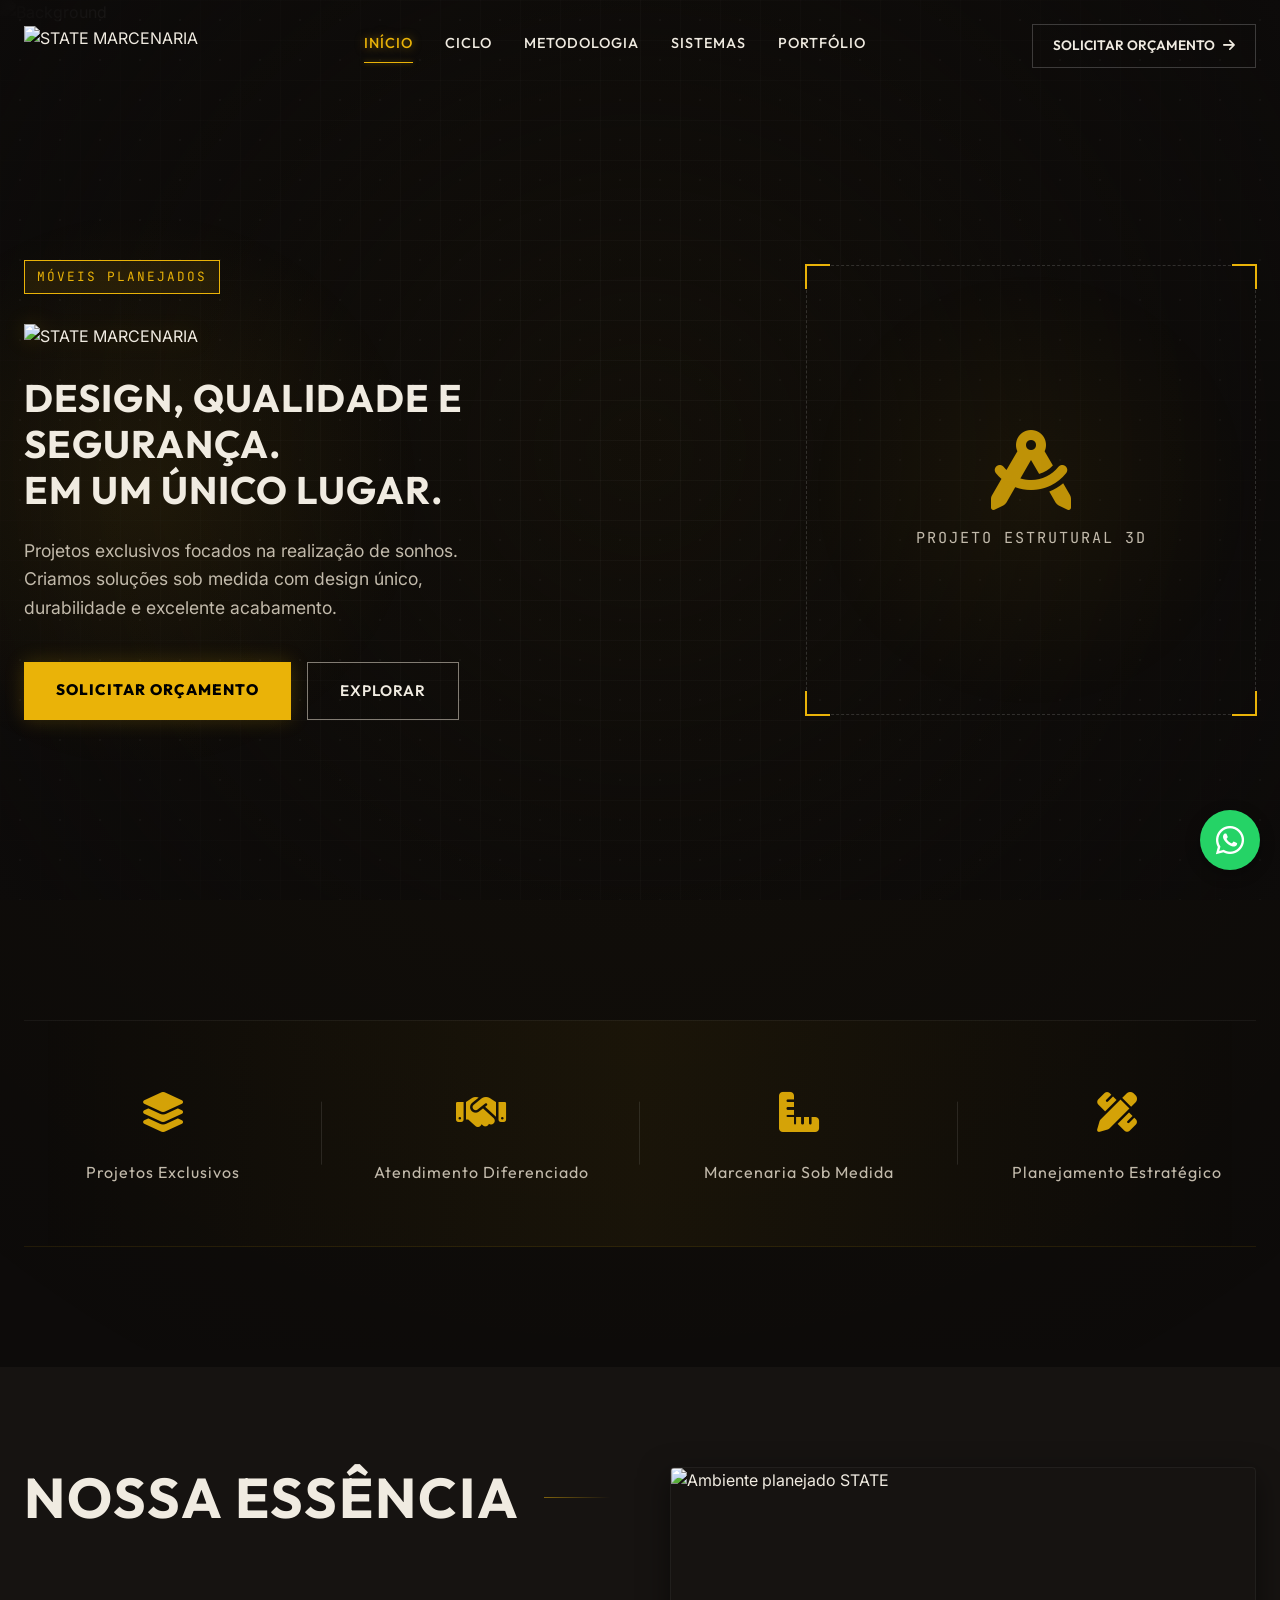
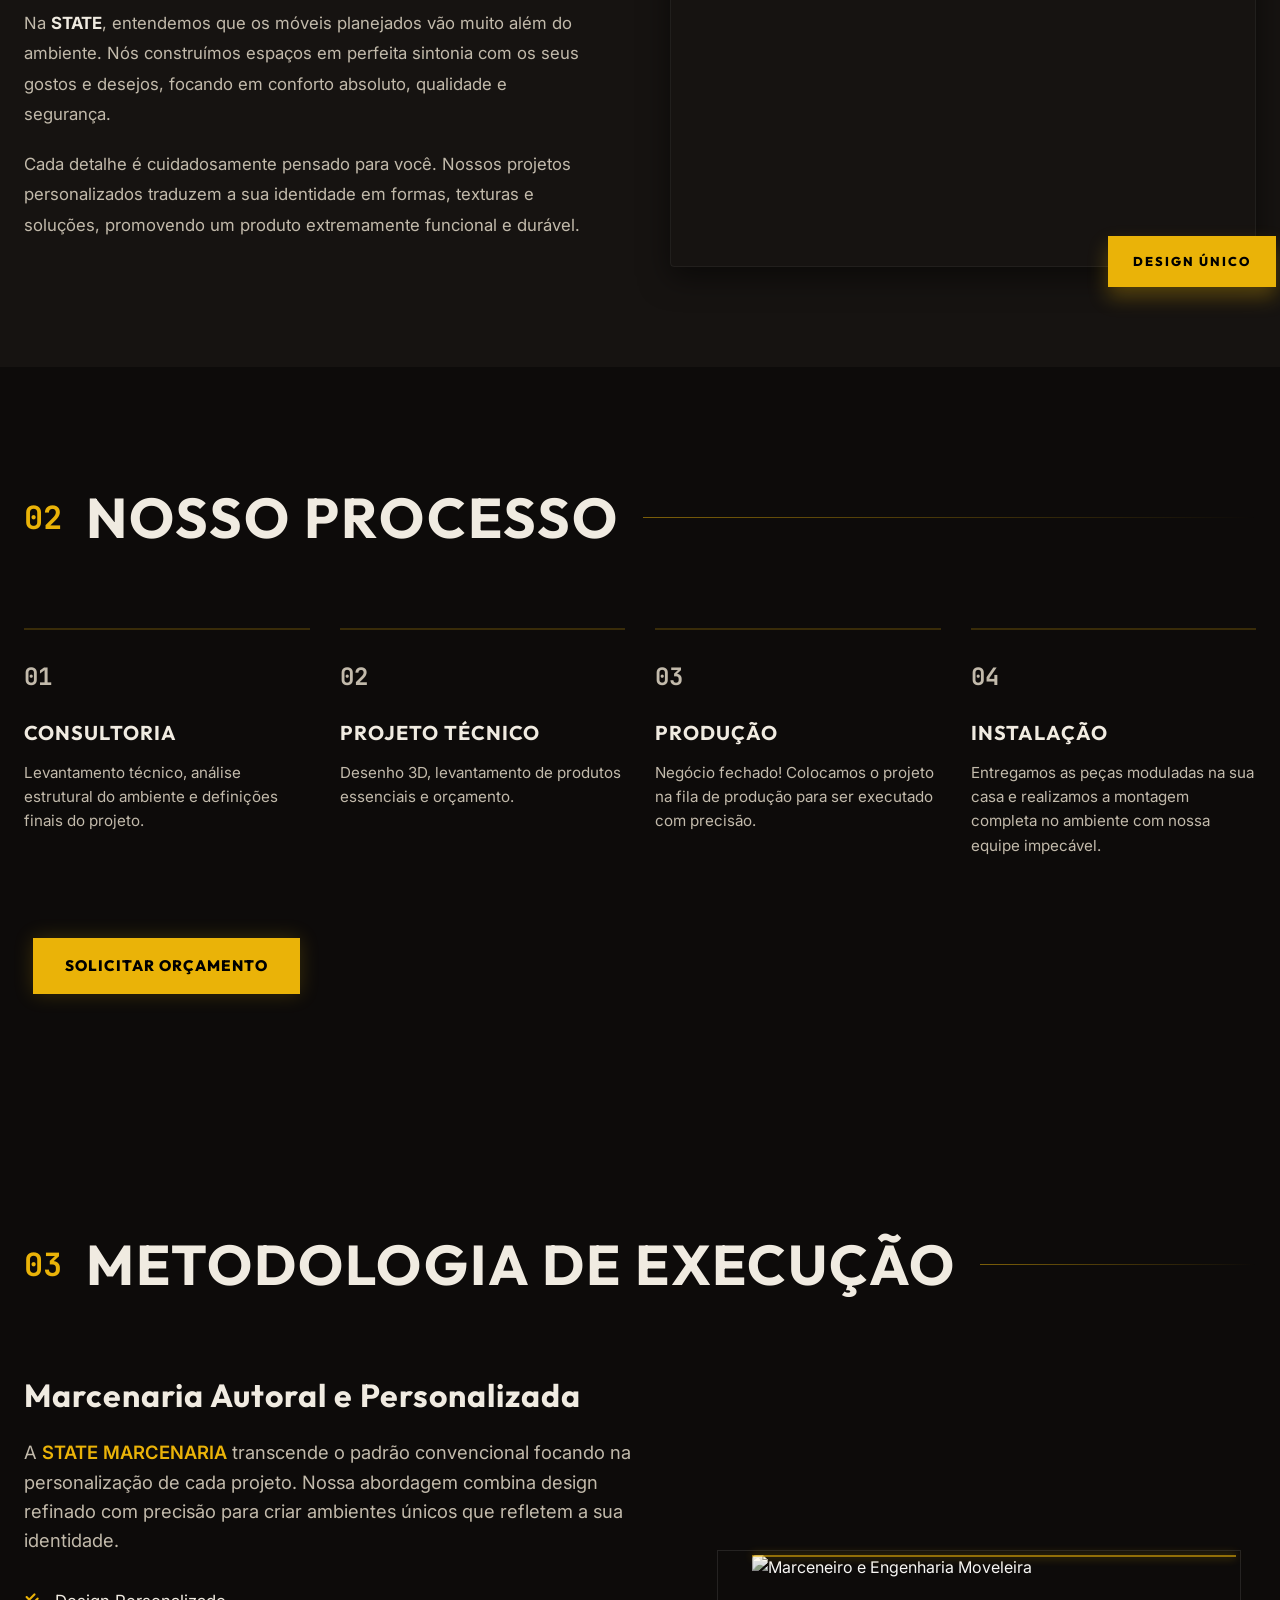
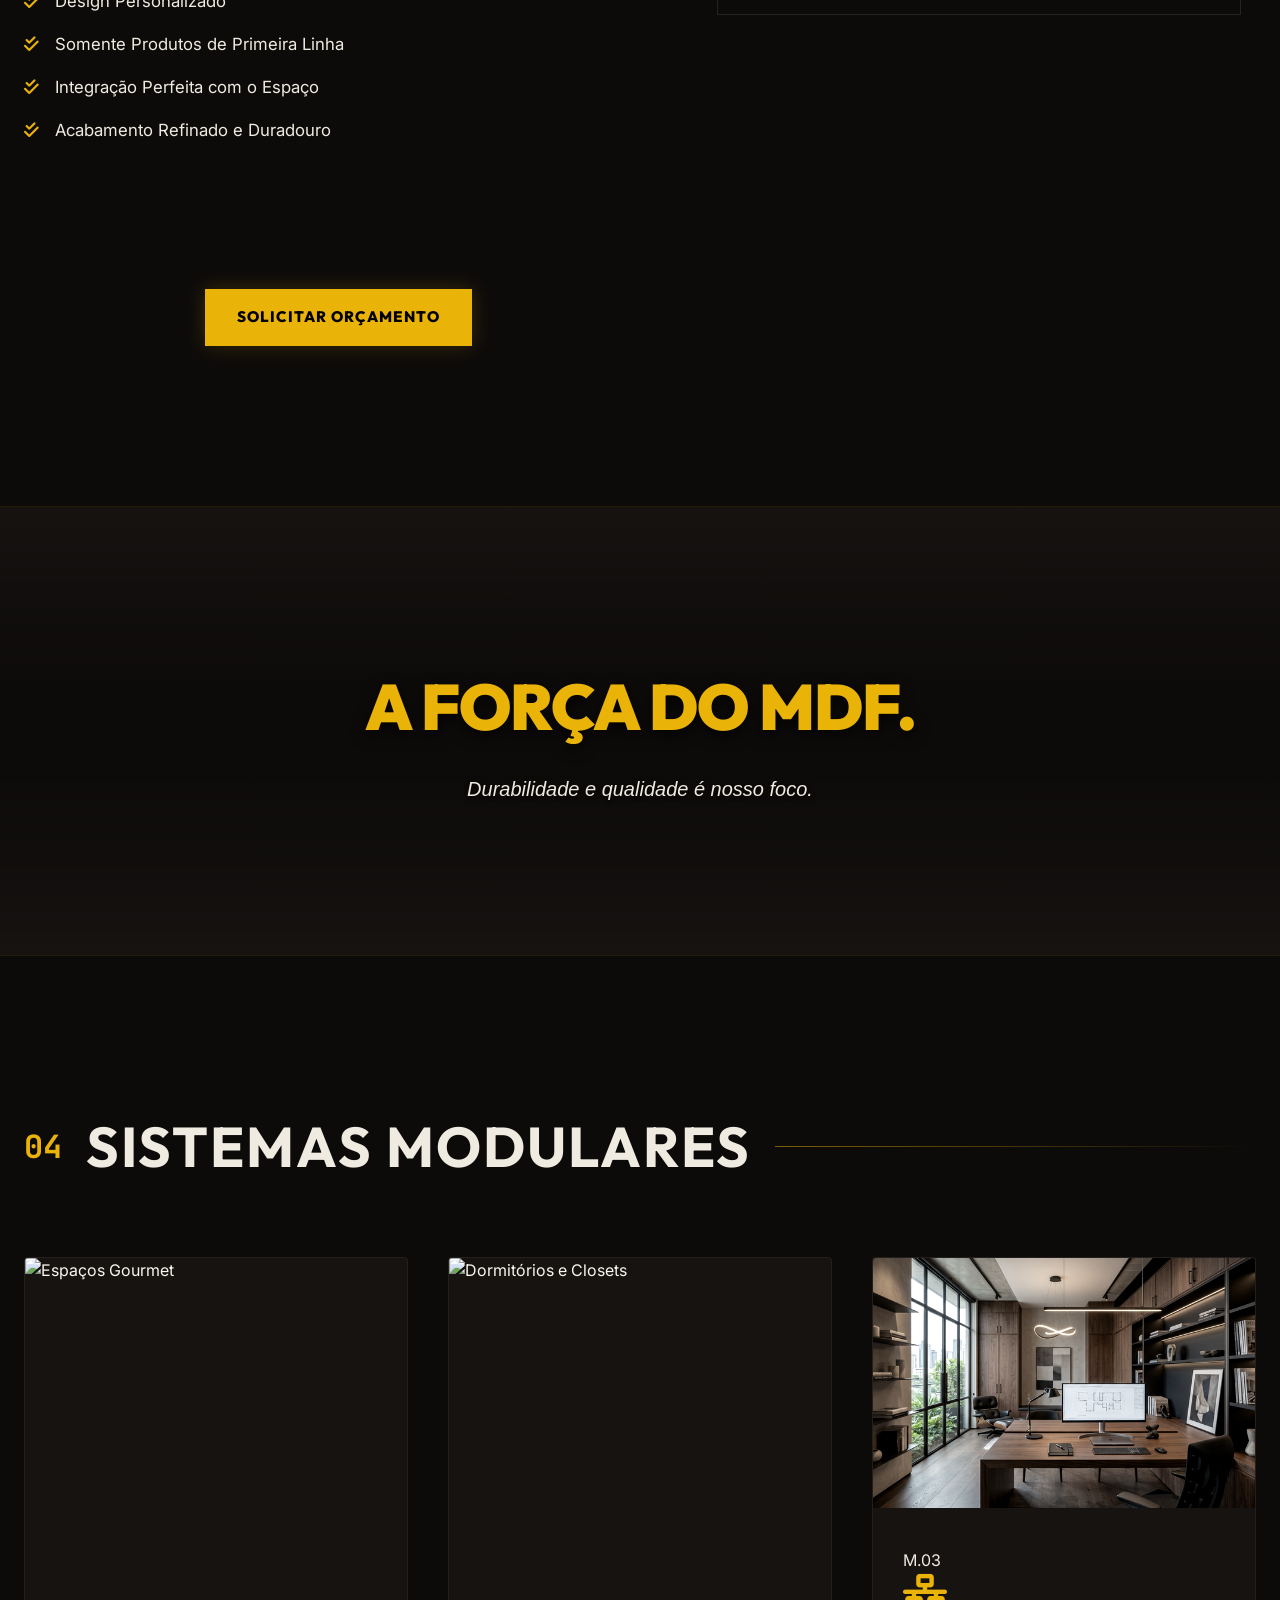
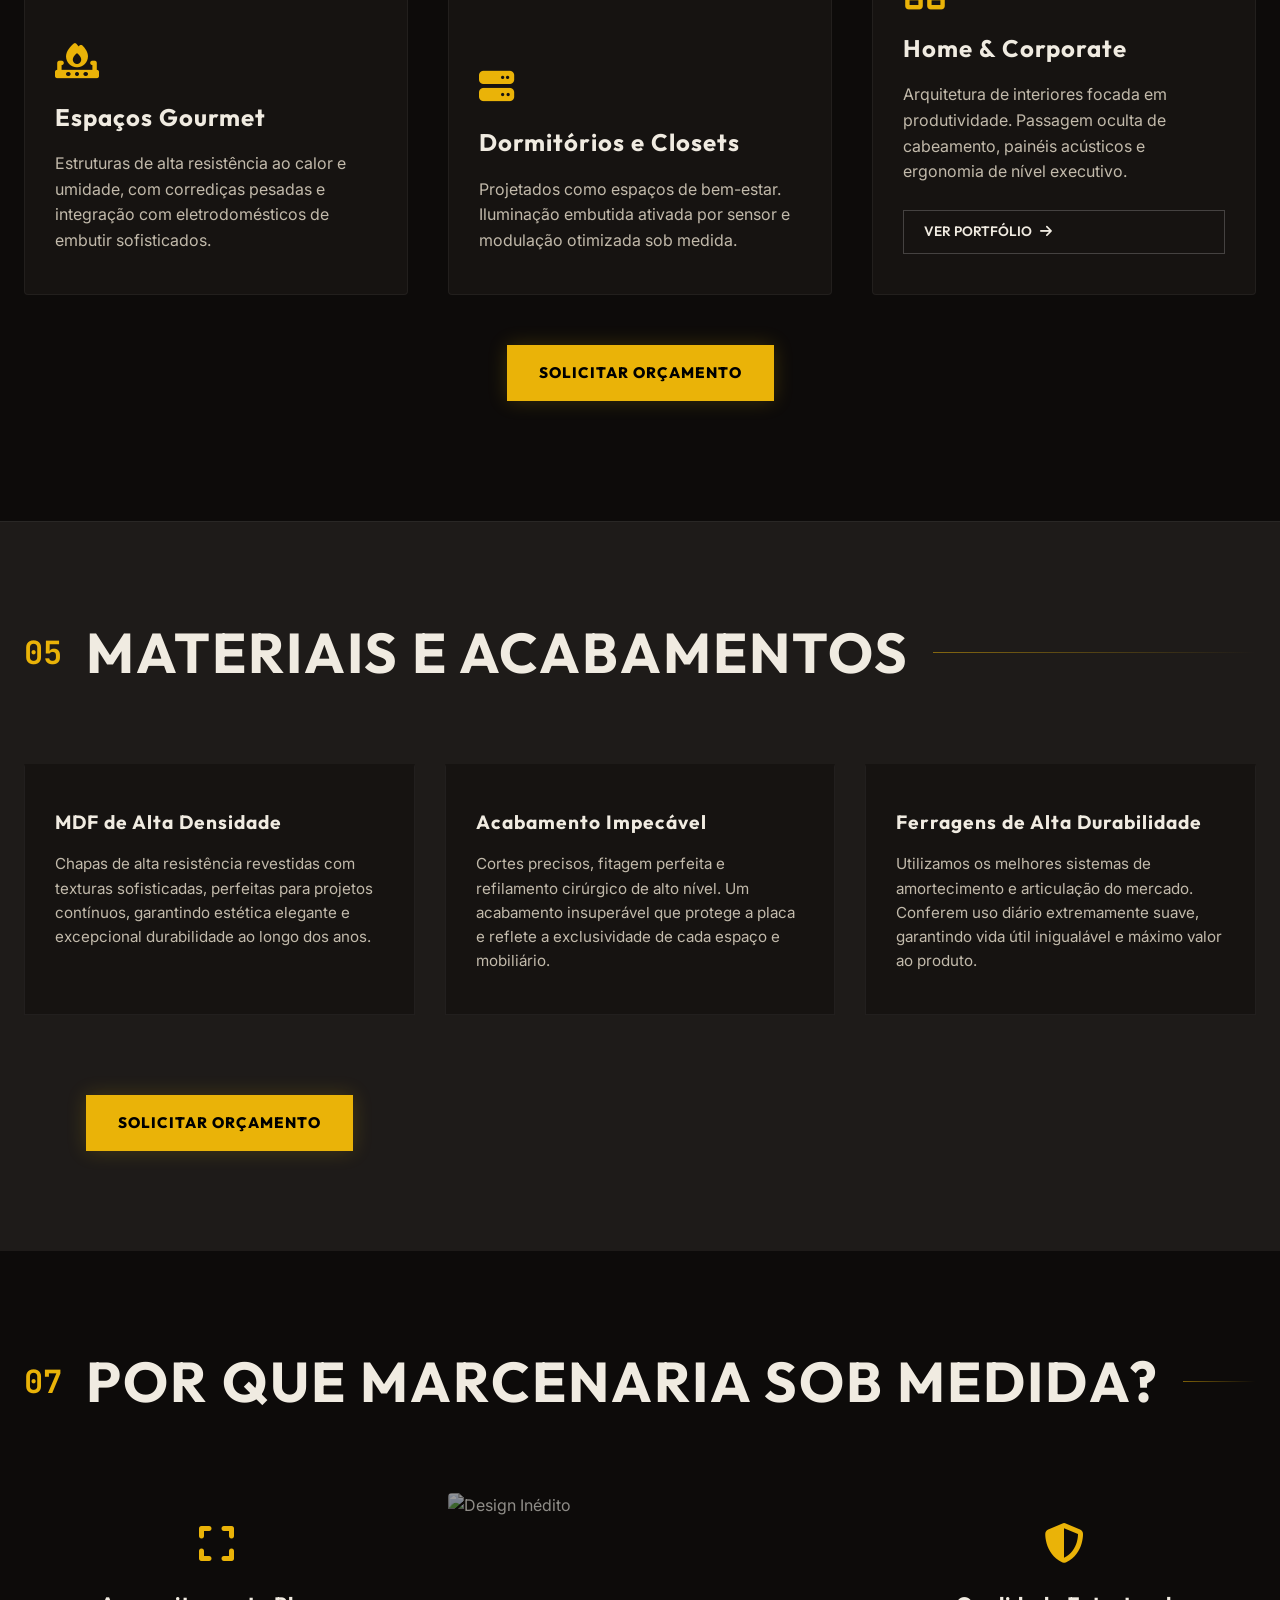
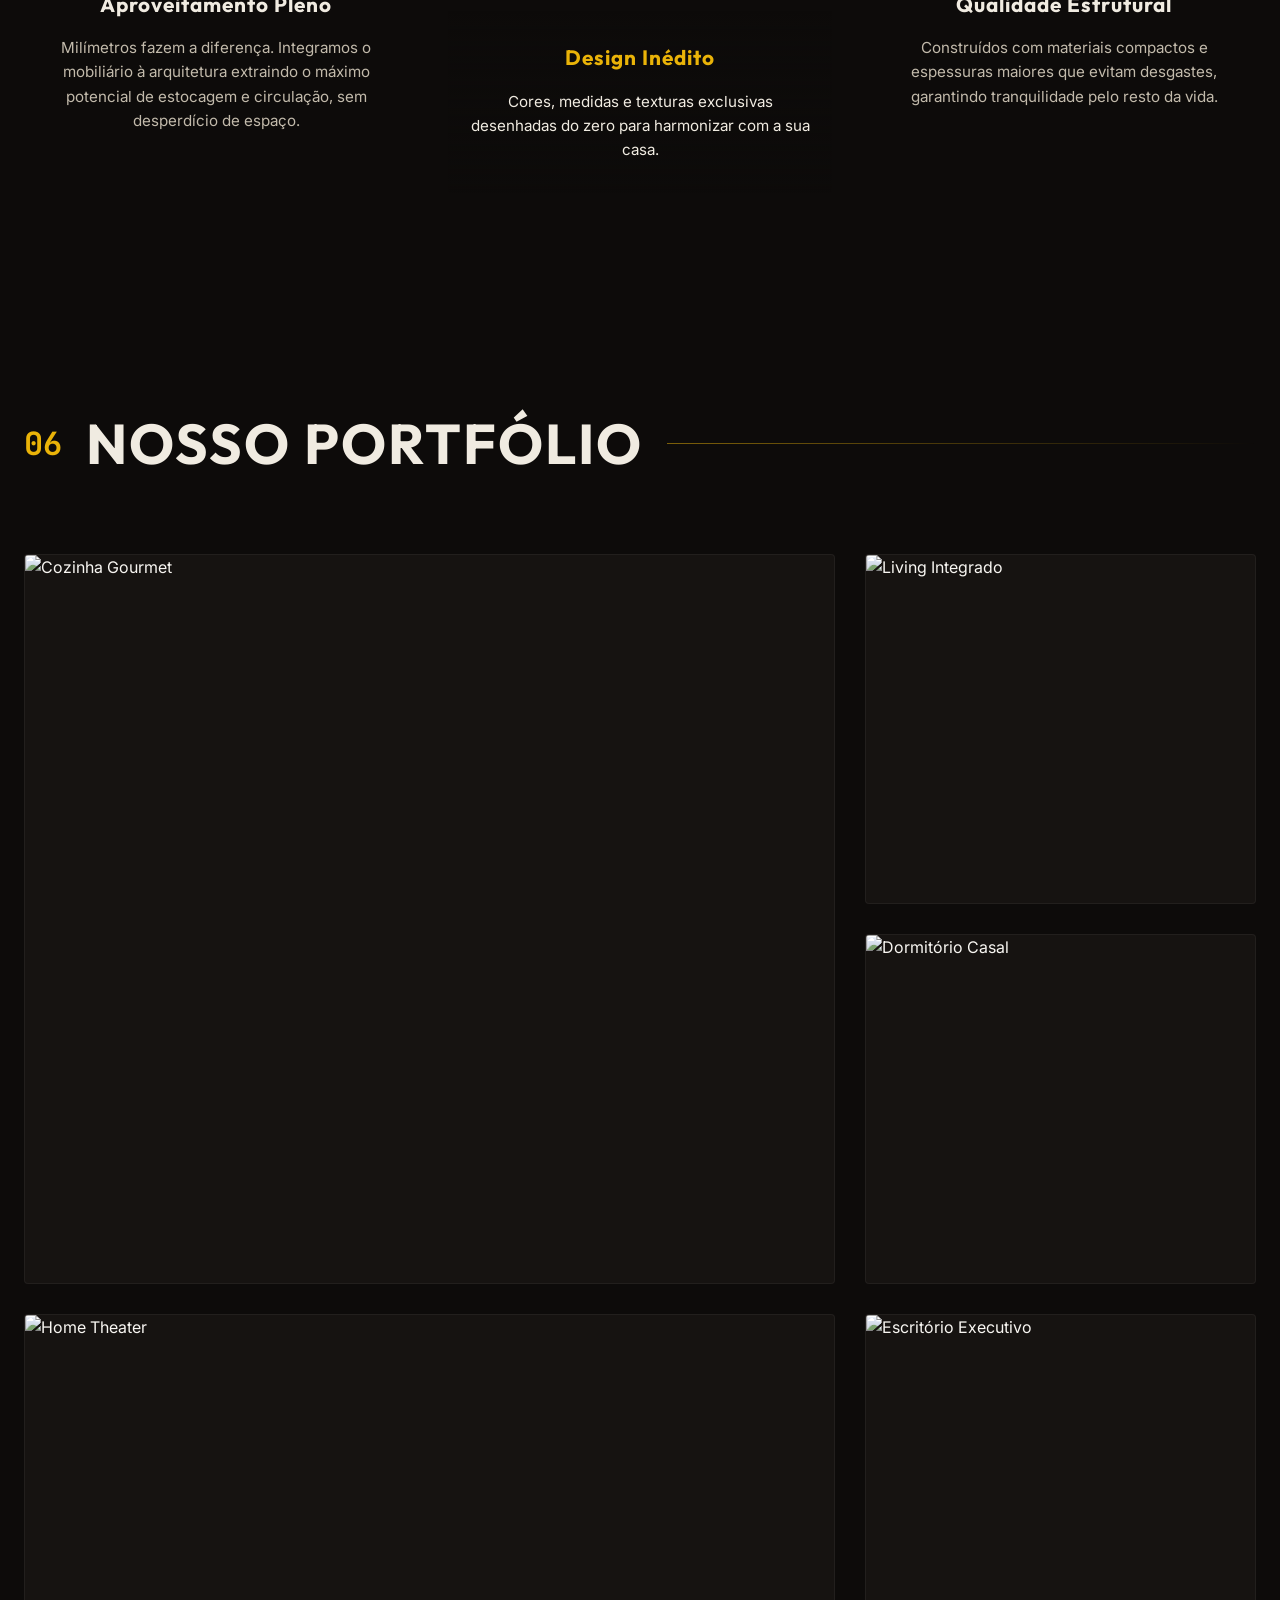
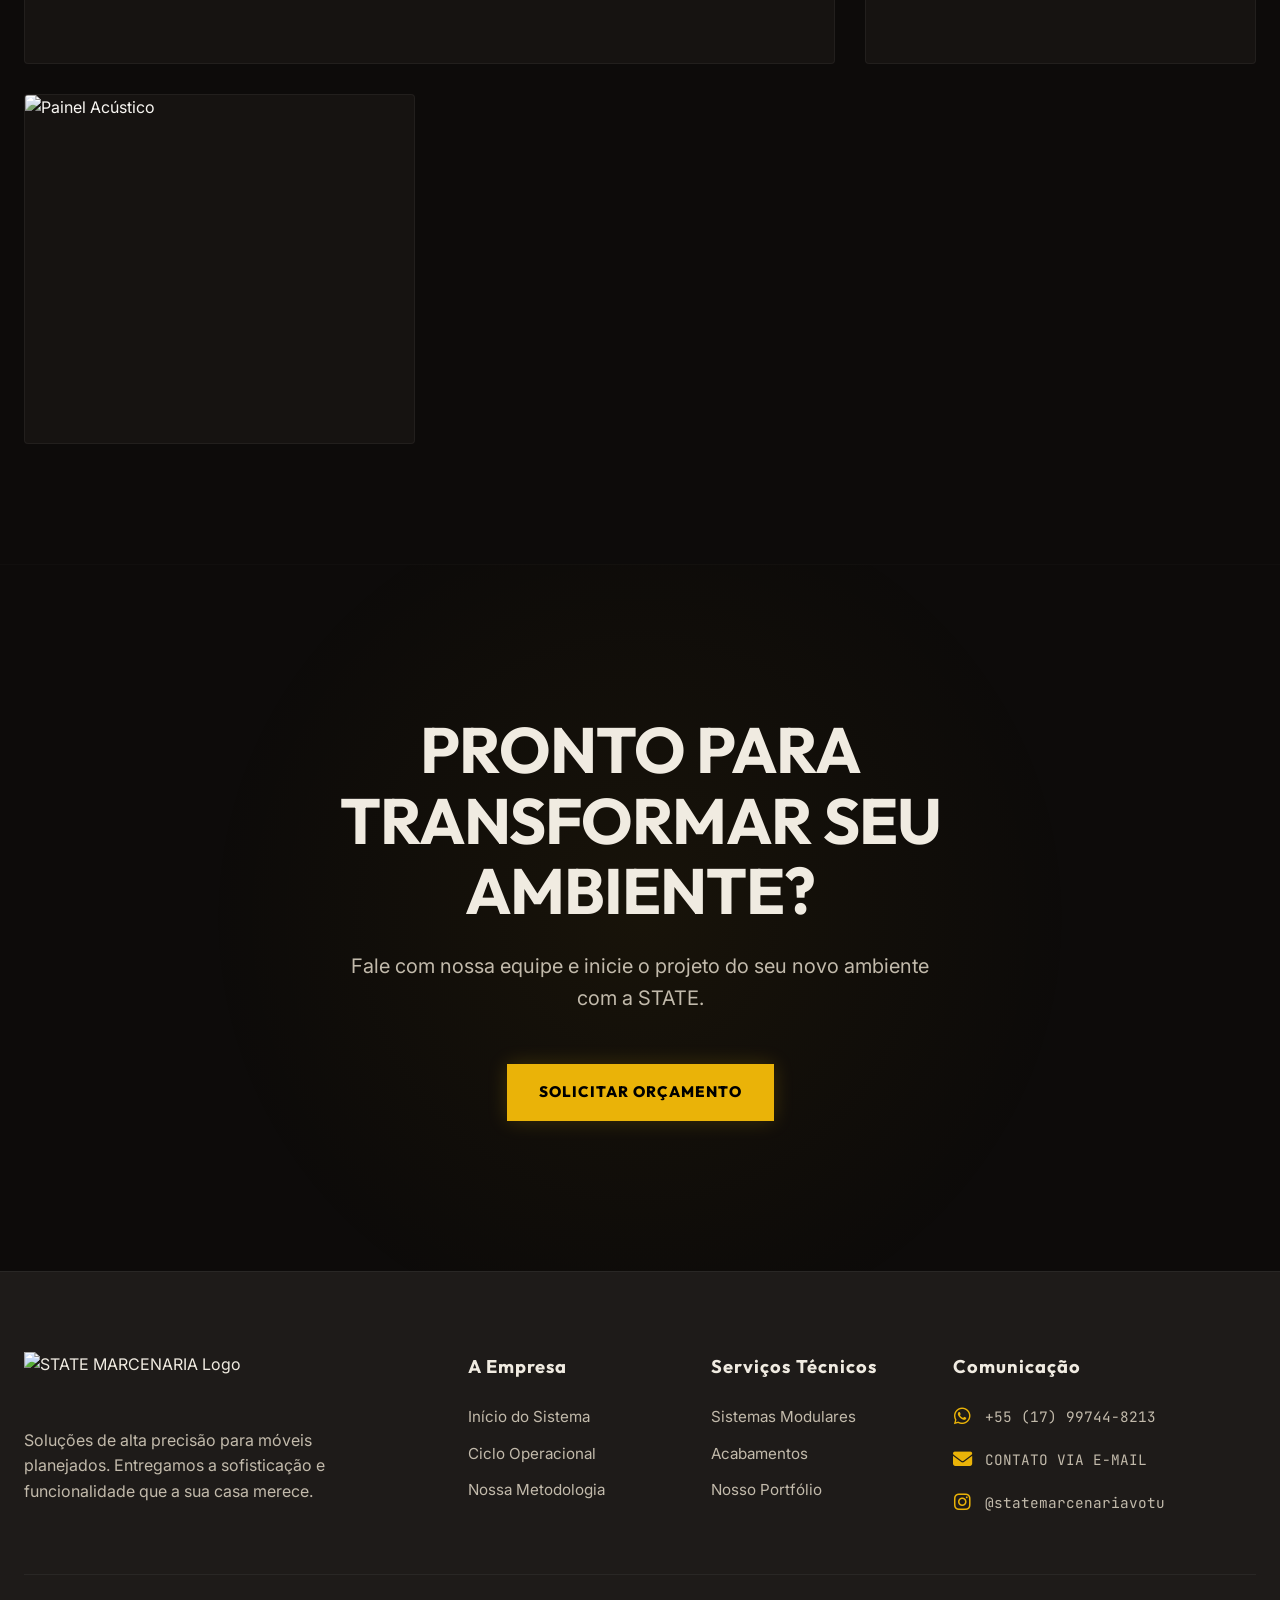
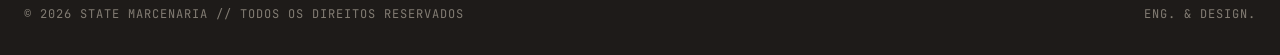
==== commit 849980d5: "feat: expanded CTA buttons, renamed essence section, and fixed corporate card visibility" ====
--- a/index.html
+++ b/index.html
@@ -36,7 +36,7 @@
                 <a href="#projects" class="n-link">PORTFÓLIO</a>
             </div>
             <div class="nav-action nav-action-desktop">
-                <a href="#" id="consultation-btn" class="btn-tech">INICIAR PROJETO <i class="fa-solid fa-arrow-right"></i></a>
+                <a href="#" id="consultation-btn" class="btn-tech">SOLICITAR ORÇAMENTO <i class="fa-solid fa-arrow-right"></i></a>
             </div>
         </div>
     </nav>
@@ -61,8 +61,8 @@
                     <p class="hero-desc">Projetos exclusivos focados na realização de sonhos. Criamos soluções sob medida com design único, durabilidade e excelente acabamento.</p>
                     
                     <div class="hero-actions">
-                        <a href="https://wa.me/5517997448213" target="_blank" class="btn-solid-yellow">
-                            AGENDAR CONSULTORIA
+                        <a href="#" class="btn-solid-yellow call-to-action-btn">
+                            SOLICITAR ORÇAMENTO
                         </a>
                         <a href="#methodology" class="btn-outline-tech">
                             EXPLORAR
@@ -115,7 +115,7 @@
                 <div class="about-grid">
                     <div class="about-text reveal-left">
                         <div class="section-header">
-                            <h2 class="section-title">A ESSÊNCIA DO ESTÚDIO</h2>
+                            <h2 class="section-title">NOSSA ESSÊNCIA</h2>
                             <div class="header-line"></div>
                         </div>
                         <p class="about-desc">
@@ -163,6 +163,8 @@
                         <h3 class="step-title">INSTALAÇÃO</h3>
                         <p class="step-desc">Entregamos as peças moduladas na sua casa e realizamos a montagem completa no ambiente com nossa equipe impecável.</p>
                     </div>
+                <div class="process-actions reveal-up" style="margin-top: 50px; text-align: center;">
+                    <a href="#" class="btn-solid-yellow call-to-action-btn">SOLICITAR ORÇAMENTO</a>
                 </div>
             </div>
         </section>
@@ -195,6 +197,8 @@
                             <div class="scanning-line"></div>
                         </div>
                     </div>
+                <div class="methodology-actions reveal-up" style="margin-top: 50px; text-align: center;">
+                    <a href="#" class="btn-solid-yellow call-to-action-btn">SOLICITAR ORÇAMENTO</a>
                 </div>
             </div>
         </section>
@@ -239,7 +243,7 @@
 
                     <div class="sys-card-image reveal-up" style="transition-delay: 0.2s;">
                         <img src="imgs/home_corporate_office.png" alt="Home & Corporate">
-                        <div class="sys-card-content dark-card">
+                        <div class="sys-card-content">
                             <div class="sys-id">M.03</div>
                             <i class="fa-solid fa-network-wired sys-icon"></i>
                             <h3>Home & Corporate</h3>
@@ -248,6 +252,12 @@
                         </div>
                     </div>
                 </div>
+
+                <div class="systems-actions reveal-up" style="margin-top: 50px; text-align: center;">
+                    <a href="#" class="btn-solid-yellow call-to-action-btn">SOLICITAR ORÇAMENTO</a>
+                </div>
+            </div>
+        </section>
             </div>
         </section>
 
@@ -273,6 +283,8 @@
                         <h4>Ferragens de Alta Durabilidade</h4>
                         <p>Utilizamos os melhores sistemas de amortecimento e articulação do mercado. Conferem uso diário extremamente suave, garantindo vida útil inigualável e máximo valor ao produto.</p>
                     </div>
+                <div class="materials-actions reveal-up" style="margin-top: 50px; text-align: center;">
+                    <a href="#" class="btn-solid-yellow call-to-action-btn">SOLICITAR ORÇAMENTO</a>
                 </div>
             </div>
         </section>
@@ -333,7 +345,6 @@
                     <p class="cta-desc">Fale com nossa equipe e inicie o projeto do seu novo ambiente com a STATE.</p>
                     <div class="cta-actions">
                         <a href="#" id="cta-consultation-btn" class="btn-solid-yellow">SOLICITAR ORÇAMENTO</a>
-                        <a href="https://wa.me/5517997448213" target="_blank" class="btn-outline-tech"><i class="fa-brands fa-whatsapp"></i> SUPORTE WHATSAPP</a>
                     </div>
                 </div>
             </div>
--- a/style.css
+++ b/style.css
@@ -174,7 +174,8 @@
     color: var(--text-primary);
     border: 1px solid rgba(255,255,255,0.2);
     padding: 10px 20px;
-    font-family: var(--font-mono);
+    font-family: var(--font-head);
+    font-weight: 600;
     font-size: 0.85rem;
     text-transform: uppercase;
     transition: var(--transition-smooth);
@@ -960,7 +961,7 @@
 }
 
 .dark-card {
-    background: linear-gradient(135deg, var(--bg-surface-light) 0%, var(--bg-surface) 100%);
+    background: linear-gradient(135deg, rgba(22, 19, 17, 0.9) 0%, rgba(13, 11, 10, 0.9) 100%);
     height: 100%;
 }
 
